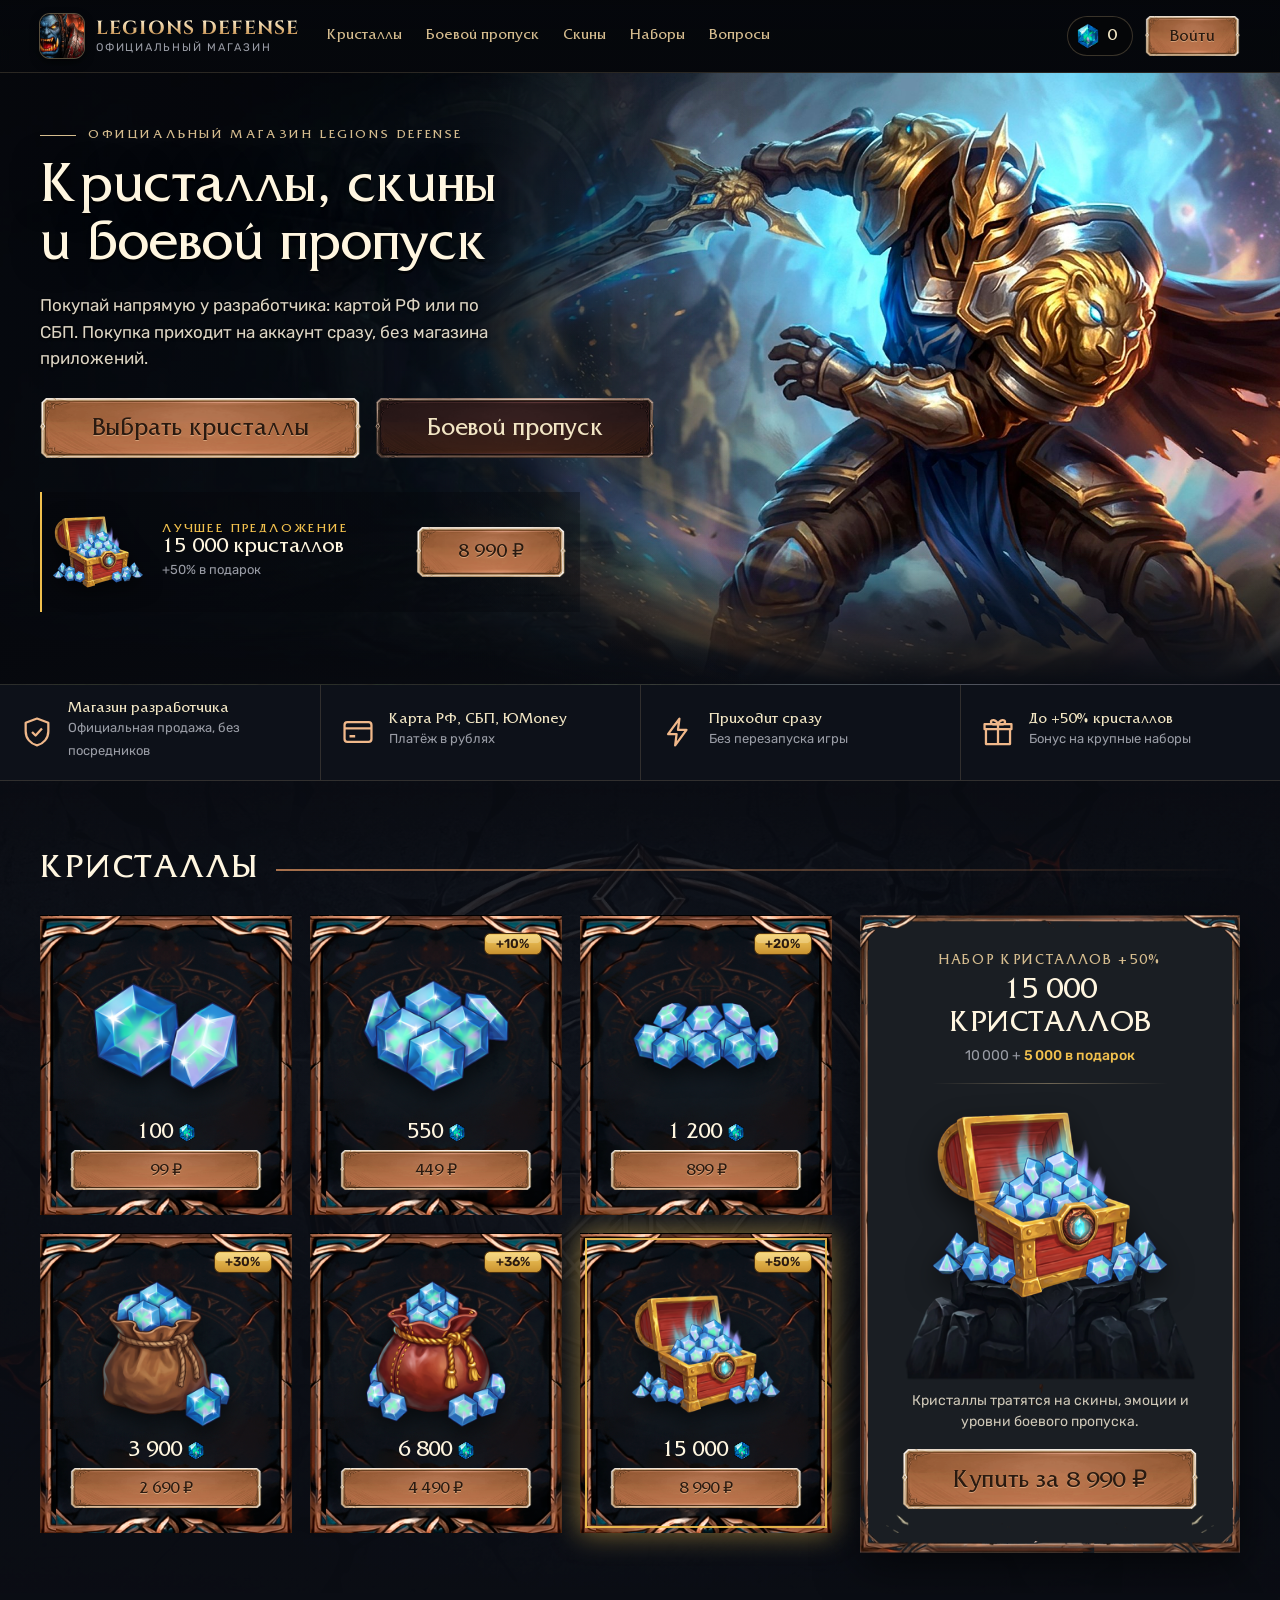
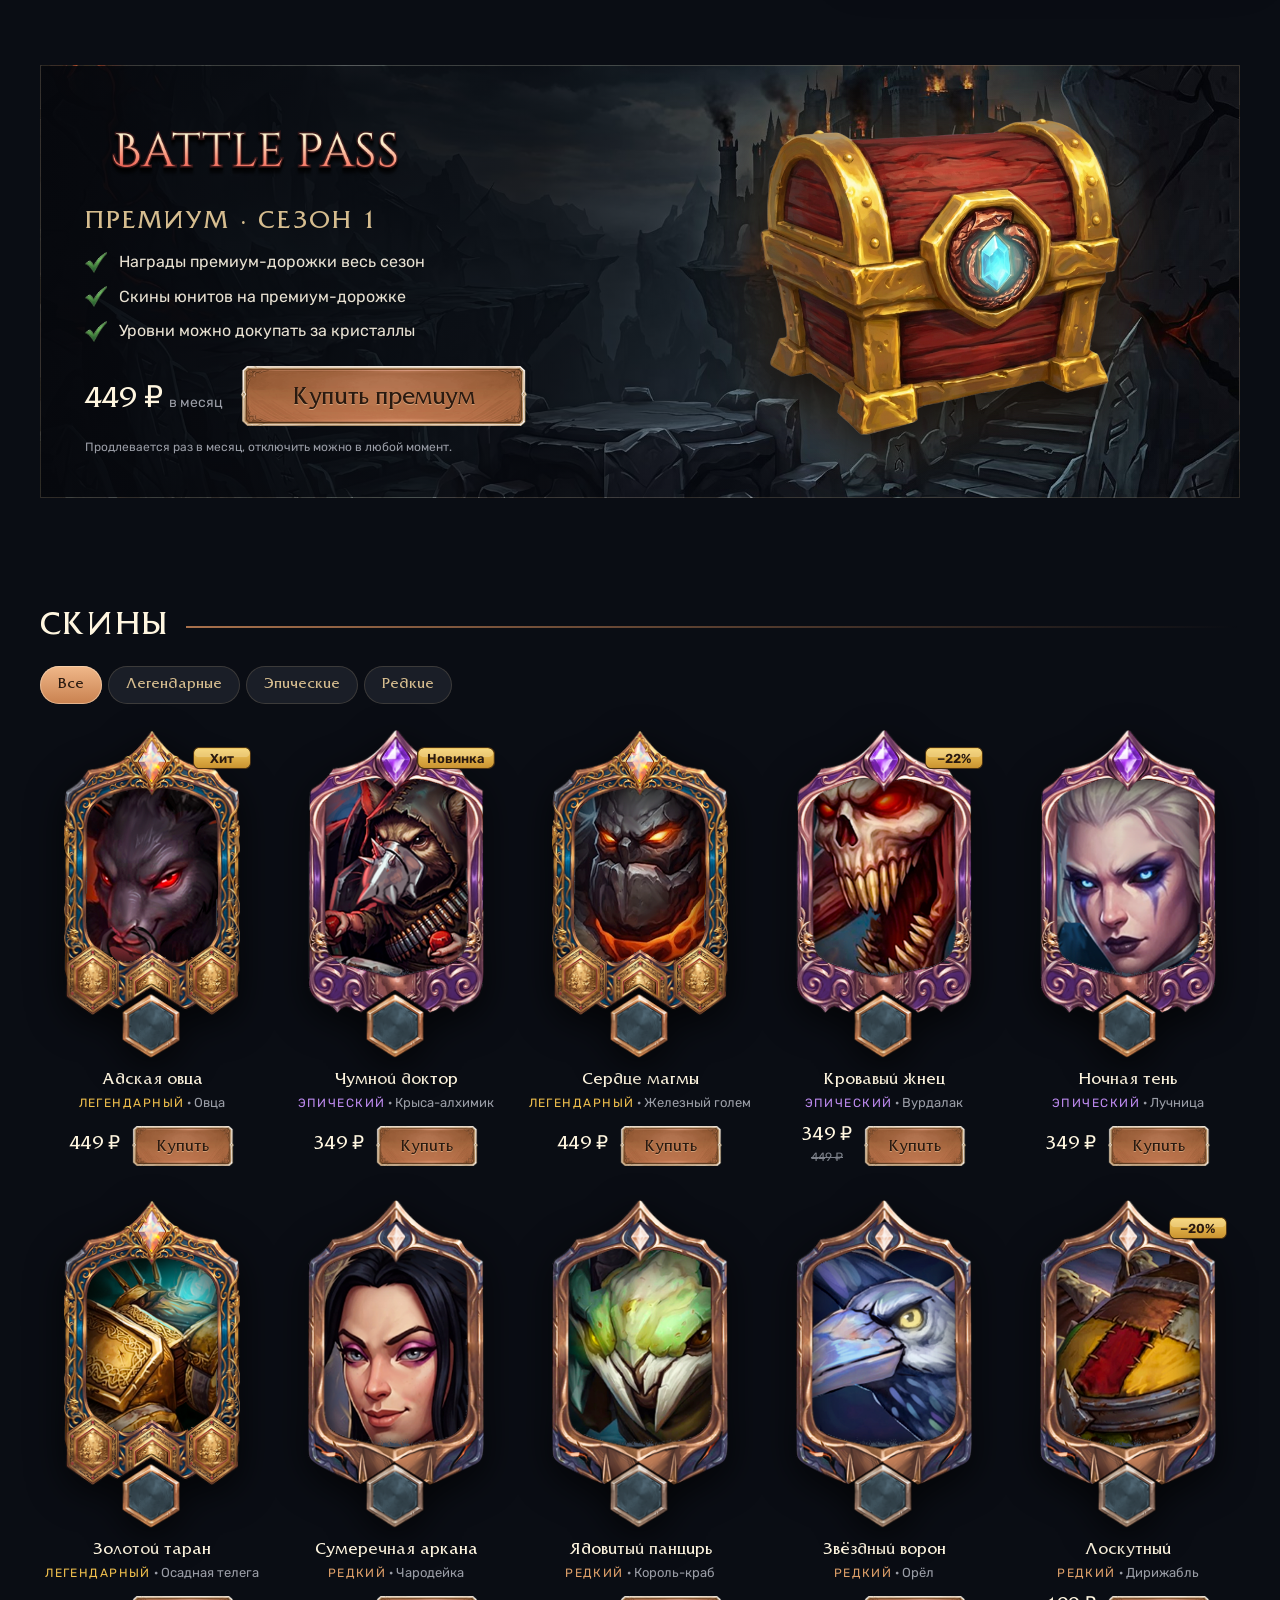
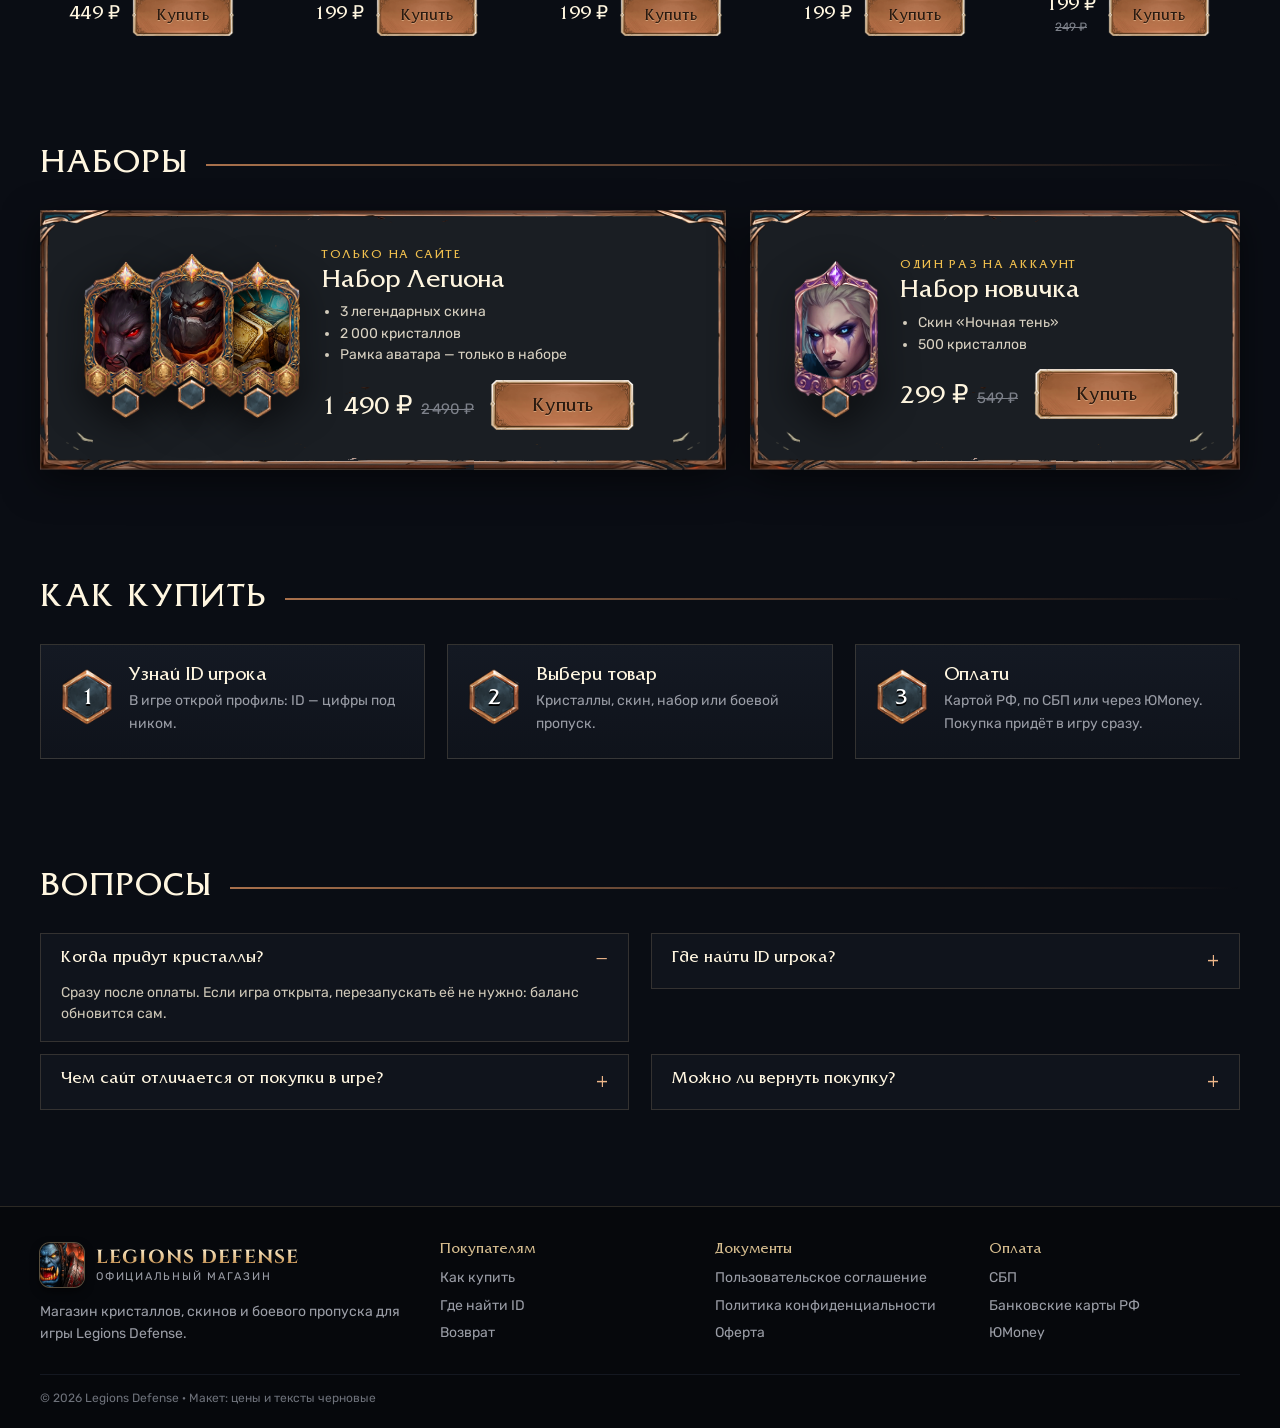
==== ld/index.html @ 2118edac "feat(web): official Legions Defense shop page (ld/) General crystal/skin shop on behalf of the game " ====
<!doctype html>
<html lang="ru">
<head>
<meta charset="utf-8">
<meta name="viewport" content="width=device-width, initial-scale=1">
<title>Магазин Legions Defense</title>
<link rel="preconnect" href="https://fonts.googleapis.com">
<link rel="preconnect" href="https://fonts.gstatic.com" crossorigin>
<link href="https://fonts.googleapis.com/css2?family=Cinzel:wght@600;700&family=Rubik:wght@400;500;700&display=swap" rel="stylesheet">
<link rel="stylesheet" href="shared/friz.css">
<style>
/* Официальный магазин игры: окно внутриигрового магазина, перенесённое в браузер —
   тёмный камень, медные рамки и кнопки, золотые бейджи бонуса, кристаллы — главный цвет. Вся графика — из игры. */
:root {
  --bg: #0a0d14; --panel: #12161f; --line: rgba(214,189,143,.18);
  --cream: #f2e6c4; --gold: #d6bd8f; --muted: #9a9da6; --ink: #2a1a10;
  --copper: #d08a5a; --copper-hi: #f0b88a; --badge: #f2c14e; --ice: #72d6ff; --ember: #ff6a2b;
  --display: Friz, 'Times New Roman', serif; --word: Cinzel, Friz, serif; --body: Rubik, system-ui, sans-serif;
  color-scheme: dark;
}
* { box-sizing: border-box; }
html { scroll-behavior: smooth; overflow-x: clip; }
body { margin: 0; overflow-x: clip; background: var(--bg); color: var(--cream); font: 15px/1.55 var(--body); }
img { max-width: 100%; }
a { color: inherit; text-decoration: none; }
button { font: inherit; color: inherit; }
:focus-visible { outline: 2px solid var(--ice); outline-offset: 3px; }
.wrap { width: min(1240px, 100%); margin: 0 auto; padding-left: max(20px, env(safe-area-inset-left, 0px)); padding-right: max(20px, env(safe-area-inset-right, 0px)); }

/* ---------- кнопки: медная плашка и тёмная плашка из игры ---------- */
/* у Friz буквы и цифры сидят выше середины строки (~0.12em) — отступ сверху .24em ставит их по центру плашки */
.btn { display: inline-flex; align-items: center; justify-content: center; gap: 8px; min-height: 50px; padding: .24em 30px 0; cursor: pointer; white-space: nowrap;
  font: 19px/1 var(--display); border: 12px solid transparent; background: none; transition: filter .15s, transform .1s; }
.btn.copper { color: var(--ink); border-image: url(img/ld_btn_copper.png) 24 fill / 12px stretch; text-shadow: 0 1px 0 rgba(255,220,180,.45); }
.btn.dark { color: var(--cream); border-image: url(img/ld_btn_dark.png) 30 fill / 12px stretch; }
.btn:hover { filter: brightness(1.1); } .btn:active { transform: translateY(1px); }
.btn.sm { min-height: 40px; padding: .24em 16px 0; font-size: 16px; border-width: 9px; border-image-width: 9px; }
.btn.lg { min-height: 60px; padding: .24em 40px 0; font-size: 24px; }
.badge { display: inline-grid; place-items: center; min-width: 58px; height: 22px; padding: 0 10px; background: url(img/ld_promo.png) center / 100% 100%;
  font: 600 13px/1 var(--body); color: var(--ink); }

/* ---------- верхняя панель ---------- */
.top { position: sticky; top: 0; z-index: 30; background: linear-gradient(rgba(5,7,11,.96), rgba(5,7,11,.88)); border-bottom: 1px solid var(--line); backdrop-filter: blur(6px); }
.top .wrap { display: flex; align-items: center; gap: 28px; min-height: 72px; }
.brand { display: flex; align-items: center; gap: 12px; }
.brand img { width: 44px; height: 44px; border-radius: 10px; box-shadow: 0 0 0 1px rgba(214,189,143,.4), 0 4px 10px rgba(0,0,0,.6); }
.brand b { display: block; font: 700 19px/1 var(--word); letter-spacing: .06em; background: linear-gradient(#fff3d6, #d6a86a 70%, #a26a3c); -webkit-background-clip: text; background-clip: text; color: transparent; }
.brand small { display: block; margin-top: 4px; font: 11px/1 var(--body); letter-spacing: .16em; text-transform: uppercase; color: var(--muted); }
.menu { display: flex; gap: 24px; font: 15px var(--display); color: var(--gold); }
.menu a:hover { color: var(--cream); }
.top .right { margin-left: auto; display: flex; align-items: center; gap: 12px; }
.wallet { display: flex; align-items: center; gap: 8px; height: 40px; padding: 0 16px 0 10px; border-radius: 20px; background: #050608; box-shadow: inset 0 0 0 1px rgba(214,189,143,.25); font: 17px var(--display); }
.wallet img { width: 22px; height: 26px; }

/* ---------- главный экран ---------- */
.hero { position: relative; overflow: hidden; background: #0b1018 url(img/ld_hall.jpg) 50% 30% / cover; border-bottom: 1px solid var(--line); }
.hero::before { content: ''; position: absolute; inset: 0; background: linear-gradient(90deg, rgba(6,8,13,.92) 0%, rgba(6,8,13,.6) 38%, rgba(6,8,13,0) 60%), linear-gradient(0deg, rgba(10,13,20,1) 0%, rgba(10,13,20,0) 24%); z-index: 1; pointer-events: none; }
.hero .king { position: absolute; right: 0; top: 0; width: 66%; height: 100%; object-fit: cover; object-position: 62% 30%;
  -webkit-mask-image: linear-gradient(90deg, transparent 0%, #000 34%); mask-image: linear-gradient(90deg, transparent 0%, #000 34%); }
.hero .wrap { position: relative; z-index: 2; display: flex; flex-direction: column; justify-content: center; min-height: 600px; padding-block: 56px 72px; }
.kick { display: flex; align-items: center; gap: 12px; font: 13px/1 var(--display); letter-spacing: .2em; text-transform: uppercase; color: var(--gold); }
.kick::before { content: ''; width: 36px; height: 1px; background: currentColor; }
.hero h1 { max-width: 560px; margin: 18px 0 16px; font: 56px/1.04 var(--display); font-weight: 400; color: #fff6e0; text-wrap: balance; text-shadow: 0 3px 0 rgba(0,0,0,.6), 0 0 30px rgba(0,0,0,.6); }
.hero p { max-width: 480px; margin: 0 0 26px; font-size: 17px; color: #ddd5c4; text-shadow: 0 1px 3px #000; }
.ctas { display: flex; flex-wrap: wrap; gap: 14px; }
.offer { display: flex; align-items: center; gap: 16px; max-width: 540px; margin-top: 34px; padding: 12px 14px 12px 8px; background: linear-gradient(90deg, rgba(6,8,13,.85), rgba(6,8,13,.35)); border-left: 2px solid var(--badge); }
.offer img { width: 96px; height: 96px; object-fit: contain; filter: drop-shadow(0 6px 10px rgba(0,0,0,.6)); }
.offer > div { flex: 1; min-width: 0; }
.offer .t { white-space: nowrap; font: 13px var(--display); letter-spacing: .14em; text-transform: uppercase; color: var(--badge); }
.offer .n { font: 21px/1.2 var(--display); color: #fff6e0; }
.offer .s { font-size: 13px; color: var(--muted); }
.offer .btn { margin-left: auto; }

/* ---------- полоса преимуществ ---------- */
.perks { display: grid; grid-template-columns: repeat(4, 1fr); gap: 0; margin-top: -1px; border-bottom: 1px solid var(--line); background: #0d1119; }
.perks > div { display: flex; align-items: center; gap: 14px; padding: 18px 20px; }
.perks > div + div { border-left: 1px solid var(--line); }
.perks svg { flex: 0 0 34px; width: 34px; height: 34px; color: var(--copper-hi); }
.perks b { display: block; font: 15px var(--display); font-weight: 400; color: var(--cream); }
.perks span { font-size: 13px; color: var(--muted); }

/* ---------- разделы ---------- */
section { position: relative; padding: 72px 0 40px; scroll-margin-top: 72px; }
.sh { display: flex; align-items: center; gap: 18px; margin-bottom: 28px; }
.sh h2 { margin: 0; font: 34px/1 var(--display); font-weight: 400; color: #fff6e0; text-transform: uppercase; letter-spacing: .03em; }
.sh::after { content: ''; flex: 1; height: 2px; background: linear-gradient(90deg, rgba(208,138,90,.8), rgba(208,138,90,0)); }
.sh small { font-size: 14px; color: var(--muted); }

/* ---------- кристаллы: как экран магазина в игре ---------- */
#crystals { background: linear-gradient(rgba(10,13,20,.86), rgba(10,13,20,.94)), url(img/ld_stone.jpg) 50% 50% / cover; }
.shop { display: grid; grid-template-columns: 1fr 380px; gap: 28px; align-items: start; }
.tiles { display: grid; grid-template-columns: repeat(3, 1fr); gap: 18px; }
.tile { position: relative; aspect-ratio: 420 / 500; display: flex; flex-direction: column; align-items: center; padding: 0; cursor: pointer; text-align: center;
  border: solid transparent; border-image: url(img/ld_tile.png) 70 fill / 14% 16.667% stretch; background: none; transition: transform .15s, filter .15s; }
.tile:hover { transform: translateY(-3px); filter: brightness(1.08); }
.tile.on { filter: drop-shadow(0 0 0 #000) drop-shadow(0 0 14px rgba(242,193,78,.55)); }
.tile.on::after { content: ''; position: absolute; inset: 2px; border: 2px solid rgba(242,193,78,.9); pointer-events: none; }
.tile .badge { position: absolute; top: 5%; right: 7%; }
.tile .ic { flex: 1; width: 100%; min-height: 0; display: flex; align-items: center; justify-content: center; padding: 16% 10% 2%; }
.tile .ic img { max-width: 86%; max-height: 100%; object-fit: contain; filter: drop-shadow(0 8px 10px rgba(0,0,0,.55)); }
.tile[data-wide] .ic img { max-width: 100%; }
.tile .amt { display: flex; align-items: center; gap: 6px; margin: 2px 0 6px; font: 22px/1 var(--display); color: #fff6e0; }
.tile .amt img { width: 16px; height: 19px; }
.tile .btn { width: 78%; margin-bottom: 9%; }

.detail { position: sticky; top: 92px; padding: 6px 8px 10px; text-align: center; border: 34px solid transparent; border-image: url(img/ld_window.png) 110 fill / 44px stretch; filter: drop-shadow(0 14px 22px rgba(0,0,0,.55)); }
.detail .k { font: 14px var(--display); letter-spacing: .12em; text-transform: uppercase; color: var(--gold); }
.detail h3 { margin: 8px 0 4px; font: 30px/1.1 var(--display); font-weight: 400; color: #fff6e0; text-transform: uppercase; }
.detail .s { color: var(--muted); font-size: 14px; }
.detail .s b { color: var(--badge); font-weight: 500; }
.detail hr { border: 0; height: 1px; margin: 16px 10% 0; background: linear-gradient(90deg, transparent, rgba(214,189,143,.45), transparent); }
.stage { position: relative; height: 290px; margin: 6px -10px 0; }
.stage .ped { position: absolute; left: 50%; bottom: 0; width: 92%; transform: translateX(-50%); }
.stage .pk { position: absolute; left: 50%; bottom: 62px; width: 200px; transform: translateX(-50%); filter: drop-shadow(0 12px 14px rgba(0,0,0,.6)); animation: float 4s ease-in-out infinite; }
.stage .pk.wide { width: 250px; bottom: 50px; }
@keyframes float { 50% { transform: translate(-50%, -8px); } }
.detail p { margin: 10px 4px 16px; font-size: 14px; color: #cfc8b8; }
.detail .btn { width: 100%; }

/* ---------- боевой пропуск ---------- */
.pass { position: relative; display: grid; grid-template-columns: 1fr 1fr; align-items: center; min-height: 420px; overflow: hidden;
  background: url(img/ld_castle.jpg) 50% 60% / cover; border: 1px solid var(--line); }
.pass::before { content: ''; position: absolute; inset: 0; background: linear-gradient(90deg, rgba(6,8,13,.94) 0%, rgba(6,8,13,.7) 42%, rgba(6,8,13,.05) 70%); }
.pass > * { position: relative; }
.pass .txt { padding: 40px 44px; }
.pass .logo { width: min(340px, 100%); filter: drop-shadow(0 3px 0 rgba(0,0,0,.6)); }
.pass .prem { margin: 4px 0 16px; font: 26px var(--display); letter-spacing: .08em; color: var(--gold); text-transform: uppercase; }
.pass ul { list-style: none; margin: 0 0 22px; padding: 0; display: grid; gap: 10px; }
.pass li { display: flex; align-items: center; gap: 12px; font-size: 16px; color: #e8e1d2; }
.pass li img { width: 22px; height: 21px; }
.pass .row { display: flex; align-items: center; gap: 18px; flex-wrap: wrap; }
.pass .price { font: 30px var(--display); color: #fff6e0; } .pass .price small { font: 14px var(--body); color: var(--muted); margin-left: 6px; }
.pass .fine { margin-top: 12px; font-size: 12px; color: var(--muted); }
.pass .chest { justify-self: center; align-self: end; width: min(360px, 82%); margin-bottom: 62px; filter: drop-shadow(0 18px 20px rgba(0,0,0,.7)) drop-shadow(0 0 30px rgba(255,170,80,.25)); }

/* ---------- скины ---------- */
.chips { display: inline-flex; gap: 6px; margin: -6px 0 26px; flex-wrap: wrap; }
.chips button { min-height: 38px; padding: 0 18px; border-radius: 19px; border: 0; cursor: pointer; background: #1a1e27; color: var(--gold); font: 15px var(--display); box-shadow: inset 0 0 0 1px rgba(214,189,143,.18); }
.chips button.on { color: var(--ink); background: linear-gradient(#f0b88a, #c9814f); box-shadow: inset 0 0 0 1px rgba(255,230,200,.5); }
.skins { display: grid; grid-template-columns: repeat(5, 1fr); gap: 34px 20px; }
.skin { position: relative; display: flex; flex-direction: column; align-items: center; text-align: center; }
.skin .gcard { width: min(100%, 176px); transition: transform .25s; }
.skin:hover .gcard { transform: translateY(-6px); }
.skin .badge { position: absolute; z-index: 3; top: 4%; right: 6%; }
.skin .nm { margin-top: 12px; font: 17px/1.2 var(--display); color: #fff6e0; }
.skin .un { margin-top: 3px; font-size: 13px; color: var(--muted); }
.skin .rar { font: 12px var(--body); letter-spacing: .12em; text-transform: uppercase; }
.skin .buy { display: flex; align-items: center; justify-content: center; gap: 12px; margin-top: 12px; }
.skin .p { font: 19px/1 var(--display); color: #fff6e0; } .skin .p s { display: block; margin-top: 4px; font: 12px var(--body); color: #7d818a; }

/* игровые рамки карточек (как в «У моря»): картинка обрезана по окну рамки, чтобы не торчала серая рамка иконки */
.gcard { position: relative; aspect-ratio: var(--ar, .536); }
.gcard .art { position: absolute; inset: 0; clip-path: var(--cp); }
/* картинка с запасом шире окна рамки, а clip-path обрезает её по форме окна (контур окна + 4px под рамку).
   Не маска-картинка: при открытии страницы из папки (file://) браузер маску не грузит и прячет всё */
.gcard .art > i { position: absolute; inset: var(--in, 13% 7% 23.5% 7%); overflow: hidden; background: radial-gradient(circle at 50% 40%, var(--rc), #0b0f16 75%); }
/* у иконок своя серая рамка ~7px из 320 — картинка чуть выше окна, чтобы эта рамка ушла под край */
.gcard .art img { position: absolute; left: 0; top: -3.5%; width: 100%; height: 107%; object-fit: cover; }
.gcard .art > i::after { content: ''; position: absolute; inset: 0; box-shadow: inset 0 0 26px rgba(0,0,0,.85); }
.gcard .fr { position: absolute; inset: 0; width: 100%; height: 100%; pointer-events: none; filter: drop-shadow(0 10px 18px rgba(0,0,0,.7)); }
.gcard[data-r="legendary"] { --in: 16% 10.5% 28% 10.5%; --rc: rgba(255,150,50,.6); }
.gcard[data-r="legendary"] { --cp: polygon(41.9% 17.2%, 30.7% 18.5%, 24.7% 19.7%, 20.3% 21.0%, 17.8% 22.2%, 15.6% 23.5%, 14.2% 24.7%, 13.2% 26.0%, 12.6% 27.2%, 12.1% 28.5%, 12.1% 29.8%, 11.8% 31.0%, 11.8% 32.3%, 11.8% 33.5%, 11.8% 34.8%, 11.8% 36.0%, 11.8% 37.3%, 11.8% 38.5%, 11.8% 39.8%, 11.8% 41.1%, 11.8% 42.3%, 11.8% 43.6%, 11.8% 44.8%, 12.1% 46.1%, 11.8% 47.3%, 11.8% 48.6%, 11.5% 49.9%, 11.5% 51.1%, 11.8% 52.4%, 11.8% 53.6%, 11.5% 54.9%, 11.5% 56.1%, 11.5% 57.4%, 11.8% 58.6%, 11.8% 59.9%, 12.1% 61.2%, 12.6% 62.4%, 13.7% 63.7%, 15.1% 64.9%, 17.3% 66.2%, 20.5% 67.4%, 23.8% 68.7%, 27.4% 69.9%, 33.4% 71.4%, 66.0% 71.4%, 73.2% 69.9%, 76.4% 68.7%, 80.0% 67.4%, 83.0% 66.2%, 85.2% 64.9%, 86.3% 63.7%, 87.4% 62.4%, 87.9% 61.2%, 88.2% 59.9%, 87.7% 58.6%, 87.7% 57.4%, 87.7% 56.1%, 87.7% 54.9%, 87.7% 53.6%, 87.7% 52.4%, 88.2% 51.1%, 88.5% 49.9%, 88.5% 48.6%, 88.5% 47.3%, 88.5% 46.1%, 88.2% 44.8%, 88.2% 43.6%, 88.2% 42.3%, 88.2% 41.1%, 88.2% 39.8%, 88.2% 38.5%, 88.2% 37.3%, 88.2% 36.0%, 88.2% 34.8%, 88.2% 33.5%, 88.2% 32.3%, 88.2% 31.0%, 87.9% 29.8%, 87.7% 28.5%, 87.4% 27.2%, 86.8% 26.0%, 85.8% 24.7%, 84.4% 23.5%, 81.9% 22.2%, 79.5% 21.0%, 75.1% 19.7%, 69.3% 18.5%, 57.3% 17.2%); }
.gcard[data-r="epic"] { --rc: rgba(180,107,255,.55); }
.gcard[data-r="epic"] { --cp: polygon(36.1% 14.2%, 27.9% 15.7%, 21.9% 17.0%, 15.0% 18.4%, 11.5% 19.9%, 9.8% 21.2%, 9.3% 22.7%, 9.0% 24.2%, 9.0% 25.5%, 9.0% 26.9%, 9.0% 28.4%, 9.0% 29.7%, 9.0% 31.2%, 9.3% 32.7%, 9.3% 34.0%, 9.3% 35.4%, 9.3% 36.9%, 8.7% 38.2%, 8.7% 39.7%, 8.7% 41.1%, 8.7% 42.5%, 8.7% 43.9%, 8.7% 45.4%, 8.7% 46.9%, 8.7% 48.2%, 8.7% 49.6%, 8.7% 51.1%, 8.7% 52.4%, 8.7% 53.9%, 8.7% 55.3%, 8.7% 56.7%, 8.7% 58.1%, 8.7% 59.6%, 8.7% 60.9%, 9.0% 62.4%, 9.3% 63.8%, 9.8% 65.2%, 9.8% 66.6%, 10.9% 68.1%, 12.8% 69.4%, 16.1% 70.9%, 22.7% 72.3%, 31.7% 73.6%, 46.2% 75.3%, 55.7% 75.3%, 68.6% 73.6%, 78.7% 72.3%, 88.5% 70.9%, 86.9% 69.4%, 88.8% 68.1%, 90.7% 66.6%, 91.0% 65.2%, 91.5% 63.8%, 91.8% 62.4%, 91.8% 60.9%, 91.8% 59.6%, 91.5% 58.1%, 91.5% 56.7%, 91.8% 55.3%, 91.8% 53.9%, 91.8% 52.4%, 91.8% 51.1%, 91.8% 49.6%, 91.8% 48.2%, 91.3% 46.9%, 91.0% 45.4%, 91.0% 43.9%, 91.0% 42.5%, 91.5% 41.1%, 91.5% 39.7%, 91.5% 38.2%, 91.5% 36.9%, 91.3% 35.4%, 91.3% 34.0%, 91.3% 32.7%, 91.3% 31.2%, 91.3% 29.7%, 91.3% 28.4%, 91.3% 26.9%, 91.3% 25.5%, 91.0% 24.2%, 90.7% 22.7%, 90.4% 21.2%, 89.1% 19.9%, 86.1% 18.4%, 80.3% 17.0%, 73.8% 15.7%, 41.3% 14.2%); }
.gcard[data-r="rare"] { --rc: rgba(224,161,106,.45); }
.gcard[data-r="rare"] { --cp: polygon(38.0% 14.2%, 28.1% 15.7%, 22.4% 17.0%, 15.3% 18.4%, 11.5% 19.9%, 9.3% 21.4%, 8.5% 22.7%, 8.5% 24.2%, 8.5% 25.6%, 8.5% 27.1%, 8.5% 28.4%, 8.5% 29.9%, 8.5% 31.3%, 8.5% 32.8%, 8.5% 34.1%, 8.5% 35.6%, 8.5% 37.0%, 8.5% 38.5%, 8.5% 39.8%, 8.5% 41.3%, 8.5% 42.8%, 8.5% 44.2%, 8.5% 45.5%, 8.2% 47.0%, 8.2% 48.5%, 8.2% 49.9%, 8.2% 51.2%, 8.2% 52.7%, 8.2% 54.2%, 8.2% 55.6%, 8.2% 57.0%, 8.2% 58.4%, 8.2% 59.9%, 8.2% 61.3%, 8.2% 62.7%, 8.5% 64.1%, 8.7% 65.6%, 9.3% 67.1%, 10.1% 68.4%, 12.0% 69.8%, 15.6% 71.3%, 21.3% 72.8%, 30.3% 74.1%, 53.0% 75.7%, 53.3% 75.7%, 69.4% 74.1%, 79.8% 72.8%, 84.4% 71.3%, 87.2% 69.8%, 89.3% 68.4%, 90.4% 67.1%, 91.3% 65.6%, 91.5% 64.1%, 91.8% 62.7%, 91.8% 61.3%, 92.1% 59.9%, 91.5% 58.4%, 91.5% 57.0%, 92.1% 55.6%, 91.8% 54.2%, 91.8% 52.7%, 91.8% 51.2%, 91.8% 49.9%, 91.8% 48.5%, 91.8% 47.0%, 91.5% 45.5%, 91.5% 44.2%, 91.0% 42.8%, 91.5% 41.3%, 91.5% 39.8%, 91.5% 38.5%, 91.5% 37.0%, 91.5% 35.6%, 91.5% 34.1%, 91.3% 32.8%, 91.3% 31.3%, 91.3% 29.9%, 91.3% 28.4%, 91.3% 27.1%, 91.3% 25.6%, 91.3% 24.2%, 91.0% 22.7%, 90.4% 21.4%, 88.8% 19.9%, 85.5% 18.4%, 79.2% 17.0%, 71.9% 15.7%, 38.8% 14.2%); }

/* ---------- наборы ---------- */
.bundles { display: grid; grid-template-columns: 1.4fr 1fr; gap: 24px; }
.bundle { display: flex; align-items: center; gap: 22px; padding: 6px 10px; border: 34px solid transparent; border-image: url(img/ld_window.png) 110 fill / 44px stretch; filter: drop-shadow(0 12px 18px rgba(0,0,0,.5)); }
.bundle .pics { flex: 0 0 auto; display: flex; }
.bundle .pics .gcard { width: 84px; }
.bundle .pics .gcard + .gcard { margin-left: -18px; }
.bundle .pics .gcard:nth-child(2) { z-index: 2; transform: translateY(-8px); }
.bundle .k { font: 12px var(--display); letter-spacing: .14em; text-transform: uppercase; color: var(--badge); }
.bundle h3 { margin: 6px 0 6px; font: 26px/1.1 var(--display); font-weight: 400; color: #fff6e0; }
.bundle ul { margin: 0 0 14px; padding-left: 18px; color: #d9d2c2; font-size: 14px; }
.bundle .row { display: flex; align-items: center; gap: 16px; flex-wrap: wrap; }
.bundle .price { font: 26px var(--display); color: #fff6e0; } .bundle .price s { font: 15px var(--body); color: #7d818a; margin-left: 8px; }

/* ---------- как купить ---------- */
.steps { display: grid; grid-template-columns: repeat(3, 1fr); gap: 22px; }
.step { display: flex; gap: 16px; align-items: flex-start; padding: 22px 20px; background: linear-gradient(#141923, #0f131b); border: 1px solid var(--line); }
/* цифра по центру шестиугольника: у Friz цифры сидят выше середины строки, поэтому сдвиг вниз */
.step .n { flex: 0 0 52px; height: 58px; display: grid; place-items: center; padding-top: 6px; background: url(img/ld_badge.png) center / contain no-repeat; font: 24px/1 var(--display); color: #fff; text-shadow: 0 2px 0 #000; }
.step b { display: block; margin-bottom: 4px; font: 19px var(--display); font-weight: 400; color: #fff6e0; }
.step span { font-size: 14px; color: var(--muted); }

/* ---------- вопросы ---------- */
.faq { display: grid; grid-template-columns: 1fr 1fr; gap: 12px 22px; align-items: start; }
.faq details { padding: 16px 20px; background: #10141c; border: 1px solid var(--line); }
.faq summary { cursor: pointer; list-style: none; display: flex; justify-content: space-between; gap: 16px; font: 17px var(--display); color: #fff6e0; }
.faq summary::-webkit-details-marker { display: none; }
.faq summary::after { content: '+'; color: var(--copper-hi); font-size: 22px; line-height: 1; }
.faq details[open] summary::after { content: '−'; }
.faq p { margin: 10px 0 0; color: #cfc8b8; font-size: 14px; }

/* ---------- подвал ---------- */
footer { margin-top: 56px; background: #06080c; border-top: 1px solid var(--line); }
footer .wrap { display: grid; grid-template-columns: 1.5fr 1fr 1fr 1fr; gap: 24px; padding-block: 36px 20px; }
footer h5 { margin: 0 0 10px; font: 15px var(--display); font-weight: 400; color: var(--gold); }
footer a, footer p { display: block; margin: 0 0 6px; font-size: 14px; color: var(--muted); }
footer a:hover { color: var(--cream); }
.legal { grid-column: 1 / -1; padding-top: 14px; border-top: 1px solid #141821; font-size: 12px; color: #6d717a; }

/* ---------- окно покупки ---------- */
.co-overlay { position: fixed; inset: 0; z-index: 100; display: grid; place-items: center; padding: 16px; background: rgba(3,5,9,.8); opacity: 0; transition: opacity .2s; }
.co-overlay.open { opacity: 1; }
.co-modal { position: relative; width: min(470px, 100%); max-height: calc(100vh - 32px); overflow: auto; padding: 4px 6px 8px; border: 30px solid transparent; border-image: url(img/ld_window.png) 110 fill / 40px stretch; }
.co-title { margin: 0 0 16px; text-align: center; font: 26px var(--display); text-transform: uppercase; letter-spacing: .06em; color: #fff6e0; }
.co-close { position: absolute; right: 0; top: -6px; z-index: 2; width: 34px; height: 34px; border-radius: 50%; border: 0; cursor: pointer; font-size: 22px; color: var(--gold); background: rgba(255,255,255,.06); }
.co-item { display: flex; align-items: center; gap: 12px; padding: 10px; background: rgba(255,255,255,.04); border: 1px solid var(--line); margin-bottom: 12px; }
.co-thumb { flex: 0 0 64px; height: 64px; display: grid; place-items: center; }
.co-art { width: 64px; height: 64px; object-fit: contain; }
.co-meta { flex: 1; } .co-name { font: 17px var(--display); color: #fff6e0; } .co-sub { color: var(--muted); font-size: 13px; }
.co-price { font: 20px var(--display); color: var(--badge); white-space: nowrap; }
.co-label { display: block; margin: 10px 0 6px; font: 14px var(--display); color: var(--gold); }
.co-input { display: block; width: 100%; margin-top: 6px; padding: 11px 12px; border: 1px solid rgba(214,189,143,.3); background: #06080c; color: #fff; font: 15px var(--body); }
.co-input:focus { outline: none; border-color: var(--copper-hi); }
.co-hint { color: #80848c; font-size: 12px; margin-top: 4px; }
.co-row { display: flex; gap: 8px; } .co-row .co-input { margin: 0; }
.co-apply { flex: 0 0 auto; padding: .24em 16px 0; cursor: pointer; border: 9px solid transparent; border-image: url(img/ld_btn_dark.png) 30 fill / 9px stretch; background: none; color: var(--cream); font: 15px var(--display); }
.co-promo-msg { min-height: 18px; font-size: 13px; margin-top: 4px; color: #8fcb7a; } .co-promo-msg[data-ok="0"] { color: #ff8a7a; }
.co-pay { display: flex; gap: 8px; flex-wrap: wrap; }
.co-method input { position: absolute; opacity: 0; }
.co-method span { display: inline-block; padding: 9px 12px; cursor: pointer; background: #10141c; border: 1px solid #2c313c; font-size: 14px; }
.co-method input:checked + span { border-color: var(--copper-hi); color: var(--copper-hi); box-shadow: 0 0 0 1px var(--copper-hi); }
.co-method input:focus-visible + span { outline: 2px solid #fff; }
.co-buy { width: 100%; margin-top: 18px; min-height: 58px; padding: .24em 0 0; cursor: pointer; font: 21px var(--display); color: var(--ink); background: none; border: 12px solid transparent; border-image: url(img/ld_btn_copper.png) 24 fill / 12px stretch; }
.co-fine { margin-top: 10px; color: #7a7e86; font-size: 12px; text-align: center; }
.toast { position: fixed; left: 50%; bottom: 24px; z-index: 200; transform: translate(-50%, 30px); opacity: 0; transition: .25s; pointer-events: none;
  padding: 12px 24px; background: #0b0e14; border: 1px solid rgba(214,189,143,.45); font: 15px var(--display); color: var(--cream); }
.toast.show { opacity: 1; transform: translate(-50%, 0); }

/* ---------- адаптив ---------- */
@media (max-width: 1100px) {
  .menu { display: none; }
  .shop { grid-template-columns: 1fr 320px; }
  .stage .pk { width: 180px; } .stage .pk.wide { width: 220px; }
  .skins { grid-template-columns: repeat(4, 1fr); }
  .perks { grid-template-columns: repeat(2, 1fr); } .perks > div:nth-child(3) { border-left: 0; } .perks > div:nth-child(n+3) { border-top: 1px solid var(--line); }
}
@media (max-width: 900px) {
  .hero .king { width: 100%; opacity: .55; -webkit-mask-image: linear-gradient(0deg, transparent 0%, #000 45%); mask-image: linear-gradient(0deg, transparent 0%, #000 45%); }
  .hero::before { background: linear-gradient(0deg, rgba(10,13,20,1) 8%, rgba(6,8,13,.55) 60%, rgba(6,8,13,.3) 100%); }
  .hero .wrap { min-height: 0; padding-block: 220px 40px; }
  .hero h1 { font-size: 42px; }
  .shop { grid-template-columns: 1fr; }
  .detail { position: relative; top: 0; display: grid; grid-template-columns: 1fr 1fr; align-items: center; text-align: left; gap: 0 18px; }
  .detail .stage { grid-row: 1 / span 5; grid-column: 2; }
  .detail hr { display: none; }
  .pass { grid-template-columns: 1fr; }
  .pass::before { background: linear-gradient(0deg, rgba(6,8,13,.95) 30%, rgba(6,8,13,.5) 100%); }
  .pass .chest { order: -1; width: 200px; margin: 30px 0 -20px; }
  .skins { grid-template-columns: repeat(3, 1fr); }
  .bundles, .steps, .faq { grid-template-columns: 1fr; }
  footer .wrap { grid-template-columns: 1fr 1fr; }
}
@media (max-width: 600px) {
  .wrap { padding-left: max(16px, env(safe-area-inset-left, 0px)); padding-right: max(16px, env(safe-area-inset-right, 0px)); }
  .brand small, .wallet { display: none; }
  .top .wrap { gap: 12px; min-height: 62px; }
  .brand b { font-size: 16px; }
  .hero h1 { font-size: 34px; }
  .hero .wrap { padding-top: 170px; }
  .offer { flex-wrap: wrap; gap: 10px 14px; } .offer img { width: 72px; height: 72px; } .offer > div { flex: 1 1 150px; } .offer .btn { flex: 1 1 100%; margin-left: 0; }
  .perks { grid-template-columns: 1fr; } .perks > div { border-left: 0 !important; } .perks > div + div { border-top: 1px solid var(--line); }
  section { padding-top: 54px; }
  .sh h2 { font-size: 26px; }
  .tiles { grid-template-columns: repeat(2, 1fr); gap: 12px; }
  .tile .amt { font-size: 19px; }
  .tile .btn { width: 84%; font-size: 15px; min-height: 36px; }
  .detail { display: block; text-align: center; }
  .detail .stage { height: 236px; } .stage .pk { width: 170px; bottom: 50px; } .stage .pk.wide { width: 210px; bottom: 44px; }
  .pass .txt { padding: 26px 20px; }
  .skins { grid-template-columns: repeat(2, 1fr); gap: 26px 12px; }
  .skin .buy { flex-direction: column; gap: 8px; }
  .bundle { flex-direction: column; text-align: center; border-width: 26px; border-image-width: 34px; }
  .bundle .row { justify-content: center; } .bundle ul { list-style: none; padding: 0; }
  footer .wrap { grid-template-columns: 1fr; }
}
@media (prefers-reduced-motion: reduce) { .stage .pk { animation: none; } html { scroll-behavior: auto; } }
</style>
</head>
<body>

<header class="top">
  <div class="wrap">
    <a class="brand" href="#top"><img src="img/ld_icon.png" alt=""><span><b>LEGIONS DEFENSE</b><small>Официальный магазин</small></span></a>
    <nav class="menu" aria-label="Разделы"><a href="#crystals">Кристаллы</a><a href="#pass">Боевой пропуск</a><a href="#skins">Скины</a><a href="#bundles">Наборы</a><a href="#faq">Вопросы</a></nav>
    <div class="right">
      <div class="wallet" title="Баланс аккаунта"><img src="img/ld_crystal.png" alt="">0</div>
      <button class="btn copper sm" data-login>Войти</button>
    </div>
  </div>
</header>

<main id="top">
  <div class="hero">
    <img class="king" src="img/ld_king.jpg" alt="">
    <div class="wrap">
      <div class="kick">Официальный магазин Legions Defense</div>
      <h1>Кристаллы, скины и боевой пропуск</h1>
      <p>Покупай напрямую у разработчика: картой РФ или по СБП. Покупка приходит на аккаунт сразу, без магазина приложений.</p>
      <div class="ctas"><a class="btn copper lg" href="#crystals">Выбрать кристаллы</a><a class="btn dark lg" href="#pass">Боевой пропуск</a></div>
      <div class="offer" id="offer"></div>
    </div>
  </div>

  <div class="perks">
    <div><svg viewBox="0 0 24 24" fill="none" stroke="currentColor" stroke-width="1.6" stroke-linejoin="round"><path d="M12 2.5 4 5.5v6c0 5 3.4 8.8 8 10 4.6-1.2 8-5 8-10v-6z"/><path d="m8.5 12 2.5 2.5 4.5-5"/></svg><div><b>Магазин разработчика</b><span>Официальная продажа, без посредников</span></div></div>
    <div><svg viewBox="0 0 24 24" fill="none" stroke="currentColor" stroke-width="1.6" stroke-linejoin="round"><rect x="2.5" y="5" width="19" height="14" rx="2"/><path d="M2.5 9.5h19M6 15h4"/></svg><div><b>Карта РФ, СБП, ЮMoney</b><span>Платёж в рублях</span></div></div>
    <div><svg viewBox="0 0 24 24" fill="none" stroke="currentColor" stroke-width="1.6" stroke-linejoin="round"><path d="M13 2.5 5 13.5h6l-1 8 8-11h-6z"/></svg><div><b>Приходит сразу</b><span>Без перезапуска игры</span></div></div>
    <div><svg viewBox="0 0 24 24" fill="none" stroke="currentColor" stroke-width="1.6" stroke-linejoin="round"><path d="M3.5 10h17v10.5h-17zM2.5 6.5h19V10h-19zM12 6.5v14"/><path d="M12 6.5C10.5 3 7 3 7 5s2.5 1.5 5 1.5c2.5 0 5 .5 5-1.5s-3.5-2-5 1.5"/></svg><div><b>До +50% кристаллов</b><span>Бонус на крупные наборы</span></div></div>
  </div>

  <section id="crystals">
    <div class="wrap">
      <div class="sh"><h2>Кристаллы</h2></div>
      <div class="shop">
        <div class="tiles" id="tiles"></div>
        <aside class="detail" id="detail" aria-live="polite"></aside>
      </div>
    </div>
  </section>

  <section id="pass">
    <div class="wrap">
      <div class="pass">
        <div class="txt">
          <img class="logo" src="img/ld_bp_logo.png" alt="Battle Pass">
          <div class="prem">Премиум · Сезон 1</div>
          <ul>
            <li><img src="img/ld_check.png" alt="">Награды премиум-дорожки весь сезон</li>
            <li><img src="img/ld_check.png" alt="">Скины юнитов на премиум-дорожке</li>
            <li><img src="img/ld_check.png" alt="">Уровни можно докупать за кристаллы</li>
          </ul>
          <div class="row"><span class="price">449 ₽<small>в месяц</small></span><button class="btn copper lg" data-buy="bundle:bp">Купить премиум</button></div>
          <div class="fine">Продлевается раз в месяц, отключить можно в любой момент.</div>
        </div>
        <img class="chest" src="img/ld_chest_premium.png" alt="Премиум-сундук боевого пропуска">
      </div>
    </div>
  </section>

  <section id="skins">
    <div class="wrap">
      <div class="sh"><h2>Скины</h2></div>
      <div class="chips" role="group" aria-label="Редкость"><button class="on" data-f="all">Все</button><button data-f="legendary">Легендарные</button><button data-f="epic">Эпические</button><button data-f="rare">Редкие</button></div>
      <div class="skins" id="skinGrid"></div>
    </div>
  </section>

  <section id="bundles">
    <div class="wrap">
      <div class="sh"><h2>Наборы</h2></div>
      <div class="bundles" id="bundleBox"></div>
    </div>
  </section>

  <section id="how">
    <div class="wrap">
      <div class="sh"><h2>Как купить</h2></div>
      <div class="steps">
        <div class="step"><div class="n">1</div><div><b>Узнай ID игрока</b><span>В игре открой профиль: ID — цифры под ником.</span></div></div>
        <div class="step"><div class="n">2</div><div><b>Выбери товар</b><span>Кристаллы, скин, набор или боевой пропуск.</span></div></div>
        <div class="step"><div class="n">3</div><div><b>Оплати</b><span>Картой РФ, по СБП или через ЮMoney. Покупка придёт в игру сразу.</span></div></div>
      </div>
    </div>
  </section>

  <section id="faq">
    <div class="wrap">
      <div class="sh"><h2>Вопросы</h2></div>
      <div class="faq">
        <details open><summary>Когда придут кристаллы?</summary><p>Сразу после оплаты. Если игра открыта, перезапускать её не нужно: баланс обновится сам.</p></details>
        <details><summary>Где найти ID игрока?</summary><p>Открой профиль в игре. ID — это цифры под твоим ником.</p></details>
        <details><summary>Чем сайт отличается от покупки в игре?</summary><p>Кристаллы те же и приходят на тот же аккаунт. На сайте можно платить картой РФ и по СБП, а промокод ЛЕГИОН даёт ещё +10% кристаллов.</p></details>
        <details><summary>Можно ли вернуть покупку?</summary><p>Напиши в поддержку. Если кристаллы ещё не потрачены, оформим возврат.</p></details>
      </div>
    </div>
  </section>
</main>

<footer>
  <div class="wrap">
    <div><a class="brand" href="#top"><img src="img/ld_icon.png" alt=""><span><b>LEGIONS DEFENSE</b><small>Официальный магазин</small></span></a><p style="margin-top:14px">Магазин кристаллов, скинов и боевого пропуска для игры Legions Defense.</p></div>
    <div><h5>Покупателям</h5><a href="#how">Как купить</a><a href="#faq">Где найти ID</a><a href="#faq">Возврат</a></div>
    <div><h5>Документы</h5><a href="#top">Пользовательское соглашение</a><a href="#top">Политика конфиденциальности</a><a href="#top">Оферта</a></div>
    <div><h5>Оплата</h5><p>СБП</p><p>Банковские карты РФ</p><p>ЮMoney</p></div>
    <div class="legal">© 2026 Legions Defense · Макет: цены и тексты черновые</div>
  </div>
</footer>

<script src="shared/data.js"></script>
<script>
// Официальный магазин: настоящие наборы кристаллов из игры (ShopConfig: 100 / 550 / 1200 / 3900 / 6800 / 15000), цены в рублях — черновые
SHOP.promo = { code: 'ЛЕГИОН', bonus: 10 };
SHOP.crystals = [
  { id: 'p1', name: 'Пара кристаллов',    amount: 100,   bonus: 0,    pct: 0,  price: 99,   img: 'crystal_pack_100' },
  { id: 'p2', name: 'Горсть кристаллов',  amount: 500,   bonus: 50,   pct: 10, price: 449,  img: 'crystal_pack_550' },
  { id: 'p3', name: 'Россыпь кристаллов', amount: 1000,  bonus: 200,  pct: 20, price: 899,  img: 'crystal_pack_1200' },
  { id: 'p4', name: 'Мешок кристаллов',   amount: 3000,  bonus: 900,  pct: 30, price: 2690, img: 'crystal_pack_3900', tag: 'Хит' },
  { id: 'p5', name: 'Кошель кристаллов',  amount: 5000,  bonus: 1800, pct: 36, price: 4490, img: 'crystal_pack_6800' },
  { id: 'p6', name: 'Сундук кристаллов',  amount: 10000, bonus: 5000, pct: 50, price: 8990, img: 'crystal_pack_15000', tag: 'Выгодно', wide: true },
];
SHOP.bundles = [
  { id: 'bp', name: 'Боевой пропуск · Премиум', price: 449, items: ['chest_legendary'], lines: ['Сезон 1', 'награды премиум-дорожки'] },
  { id: 'b1', name: 'Набор Легиона', price: 1490, old: 2490, items: ['skin_sheep', 'skin_iron_golem', 'skin_siege_cart'], lines: ['3 легендарных скина', '2 000 кристаллов', 'Рамка аватара — только в наборе'] },
  { id: 'b2', name: 'Набор новичка', price: 299, old: 549, once: true, items: ['skin_archer'], lines: ['Скин «Ночная тень»', '500 кристаллов'] },
];
// цвета редкости — как в игре (ShopPreviewArt.RarityColor)
SHOP.rarity = { rare: { label: 'Редкий', color: '#e0a16a' }, epic: { label: 'Эпический', color: '#c08cf2' }, legendary: { label: 'Легендарный', color: '#f2c14e' } };
</script>
<script src="shared/common.js"></script>
<script>
const S = SHOP, { rub, num, toast } = UI;
const total = p => p.amount + p.bonus;
const icon = p => `<img src="img/${p.img}.png" alt="">`;

// ---------- лучшее предложение на главном экране ----------
const best = S.crystals[5];
document.getElementById('offer').innerHTML = `${icon(best)}<div><div class="t">Лучшее предложение</div><div class="n">${num(total(best))} кристаллов</div><div class="s">+${best.pct}% в подарок</div></div>
  <button class="btn copper" data-buy="crystals:${best.id}">${rub(best.price)}</button>`;

// ---------- плитки и карточка выбранного набора ----------
const tiles = document.getElementById('tiles'), detail = document.getElementById('detail');
tiles.innerHTML = S.crystals.map(p => `
  <div class="tile" role="button" tabindex="0" data-pack="${p.id}" ${p.wide ? 'data-wide' : ''} aria-label="${p.name}: ${num(total(p))} кристаллов">
    ${p.pct ? `<span class="badge">+${p.pct}%</span>` : ''}
    <div class="ic">${icon(p)}</div>
    <div class="amt">${num(total(p))}<img src="img/ld_crystal.png" alt=""></div>
    <button class="btn copper sm" data-buy="crystals:${p.id}">${rub(p.price)}</button>
  </div>`).join('');

function select(id) {
  const p = S.crystals.find(x => x.id === id);
  tiles.querySelectorAll('.tile').forEach(t => t.classList.toggle('on', t.dataset.pack === id));
  detail.innerHTML = `
    <div class="k">Набор кристаллов${p.pct ? ` +${p.pct}%` : ''}</div>
    <h3>${num(total(p))} кристаллов</h3>
    <div class="s">${p.bonus ? `${num(p.amount)} + <b>${num(p.bonus)} в подарок</b>` : 'Разовая покупка'}</div>
    <hr>
    <div class="stage"><img class="ped" src="img/ld_pedestal.png" alt=""><img class="pk${p.wide ? ' wide' : ''}" src="img/${p.img}.png" alt=""></div>
    <p>Кристаллы тратятся на скины, эмоции и уровни боевого пропуска.</p>
    <button class="btn copper lg" data-buy="crystals:${p.id}">Купить за ${rub(p.price)}</button>`;
}
tiles.addEventListener('click', e => { if (e.target.closest('[data-buy]')) return; const t = e.target.closest('.tile'); if (t) select(t.dataset.pack); });
tiles.addEventListener('keydown', e => { if ((e.key === 'Enter' || e.key === ' ') && e.target.matches('.tile')) { e.preventDefault(); select(e.target.dataset.pack); } });
select('p6');

// ---------- скины в игровых рамках ----------
const FR = { legendary: 'frame_full_legendary', epic: 'frame_full_epic', rare: 'frame_full_rare' };
const card = (img, r) => `<div class="gcard" data-r="${r}"><div class="art"><i><img src="img/${img}.png" alt="" loading="lazy"></i></div><img class="fr" src="img/${FR[r]}.png" alt=""></div>`;
const TAG = { imba: 'Хит', new: 'Новинка' };
function renderSkins(f = 'all') {
  document.getElementById('skinGrid').innerHTML = S.skins.filter(s => f === 'all' || s.rarity === f).map(s => {
    const r = S.rarity[s.rarity];
    const b = s.old ? `<span class="badge">−${Math.round((1 - s.price / s.old) * 100)}%</span>` : s.tag ? `<span class="badge">${TAG[s.tag]}</span>` : '';
    return `<article class="skin">${b}${card(s.img, s.rarity)}
      <div class="nm">${s.name}</div>
      <div class="un"><span class="rar" style="color:${r.color}">${r.label}</span> · ${s.unit}</div>
      <div class="buy"><span class="p">${rub(s.price)}${s.old ? `<s>${rub(s.old)}</s>` : ''}</span><button class="btn copper sm" data-buy="skin:${s.id}">Купить</button></div>
    </article>`;
  }).join('');
}
renderSkins();
document.querySelectorAll('.chips button').forEach(b => b.onclick = () => {
  document.querySelectorAll('.chips button').forEach(x => x.classList.toggle('on', x === b)); renderSkins(b.dataset.f);
});

// ---------- наборы ----------
document.getElementById('bundleBox').innerHTML = S.bundles.filter(b => b.id !== 'bp').map(b => `
  <div class="bundle">
    <div class="pics">${b.items.map(i => card(i, S.skins.find(s => s.img === i).rarity)).join('')}</div>
    <div>
      <div class="k">${b.once ? 'Один раз на аккаунт' : 'Только на сайте'}</div>
      <h3>${b.name}</h3>
      <ul>${b.lines.map(l => `<li>${l}</li>`).join('')}</ul>
      <div class="row"><span class="price">${rub(b.price)}<s>${rub(b.old)}</s></span><button class="btn copper" data-buy="bundle:${b.id}">Купить</button></div>
    </div>
  </div>`).join('');

document.querySelectorAll('[data-login]').forEach(x => x.onclick = () => toast('Здесь будет вход по ID игрока'));
</script>
</body>
</html>
---- ld/shared/friz.css ----
/* Friz Quadrata Cyrillic (из проекта, пересохранён для браузеров), встроен в CSS — макеты открываются двойным щелчком без сервера */
@font-face { font-family: 'Friz'; font-display: swap; src: url('[data-uri]') format('truetype'); }
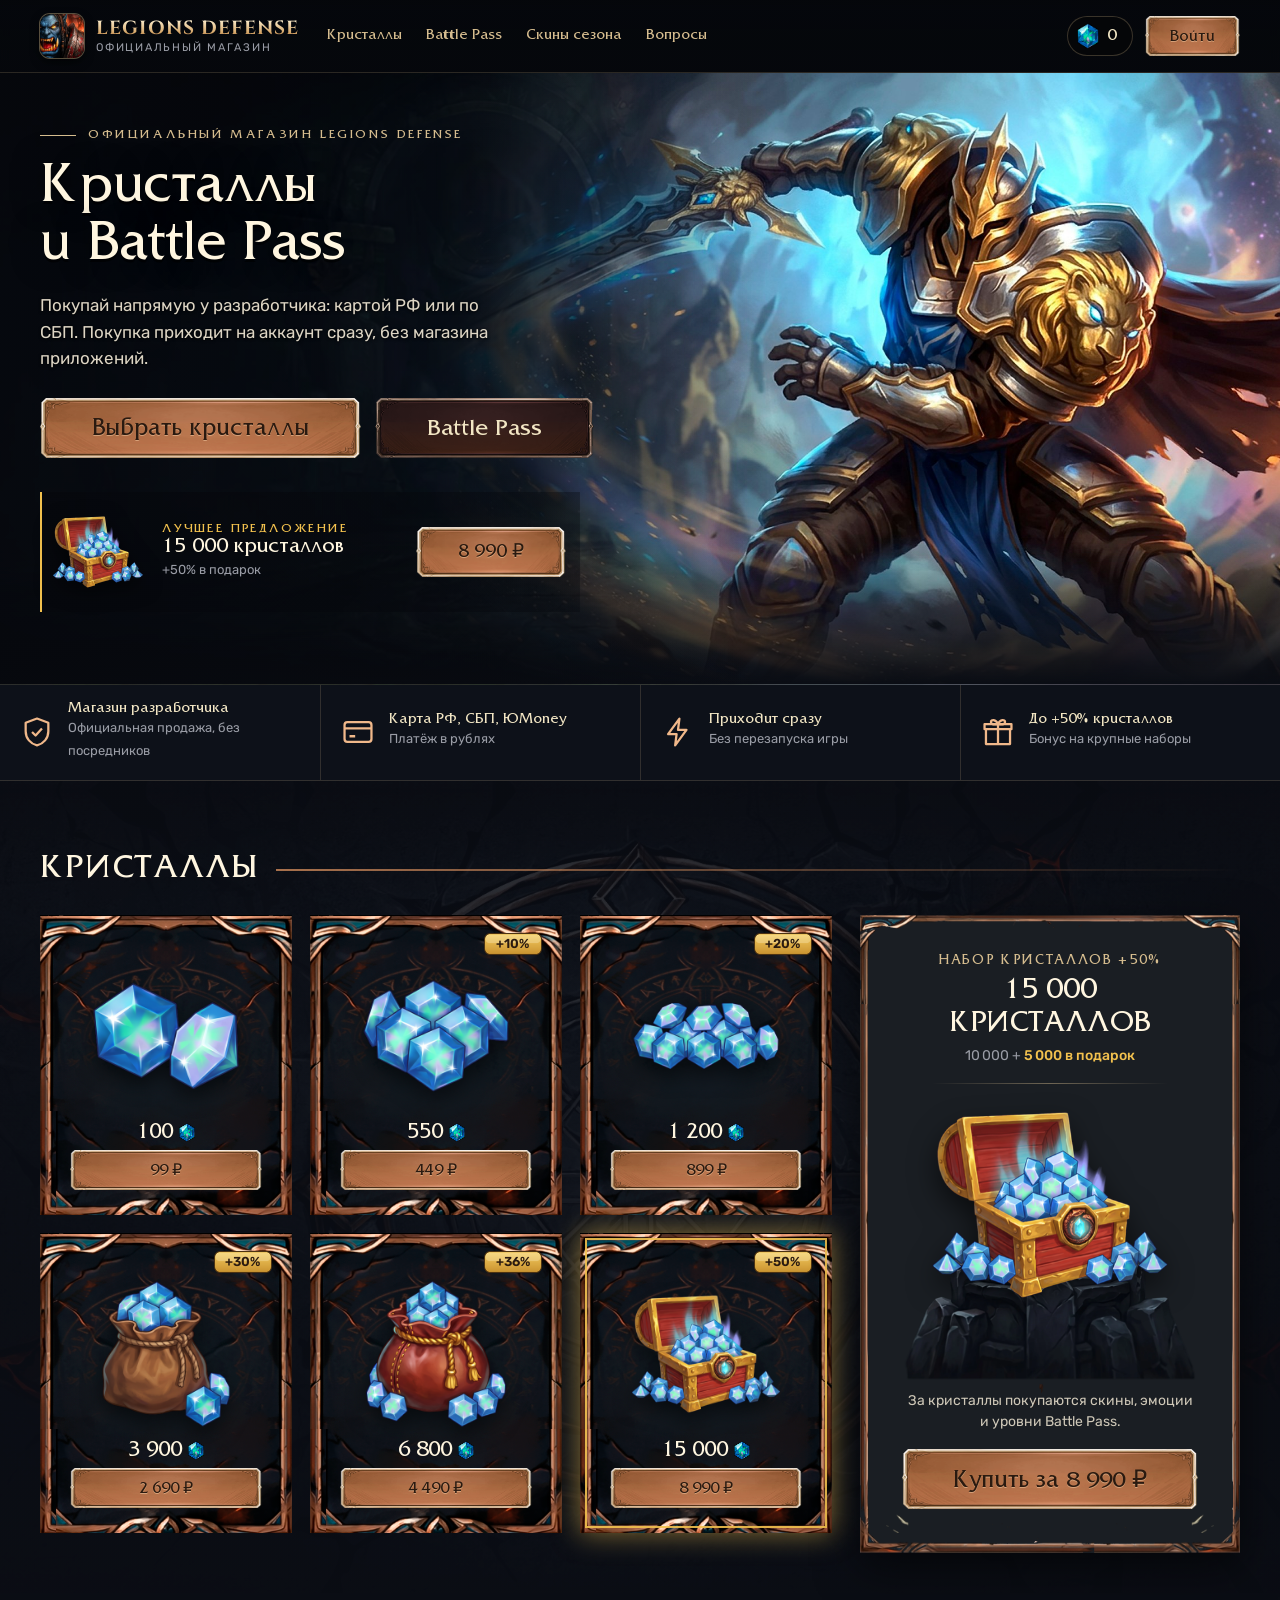
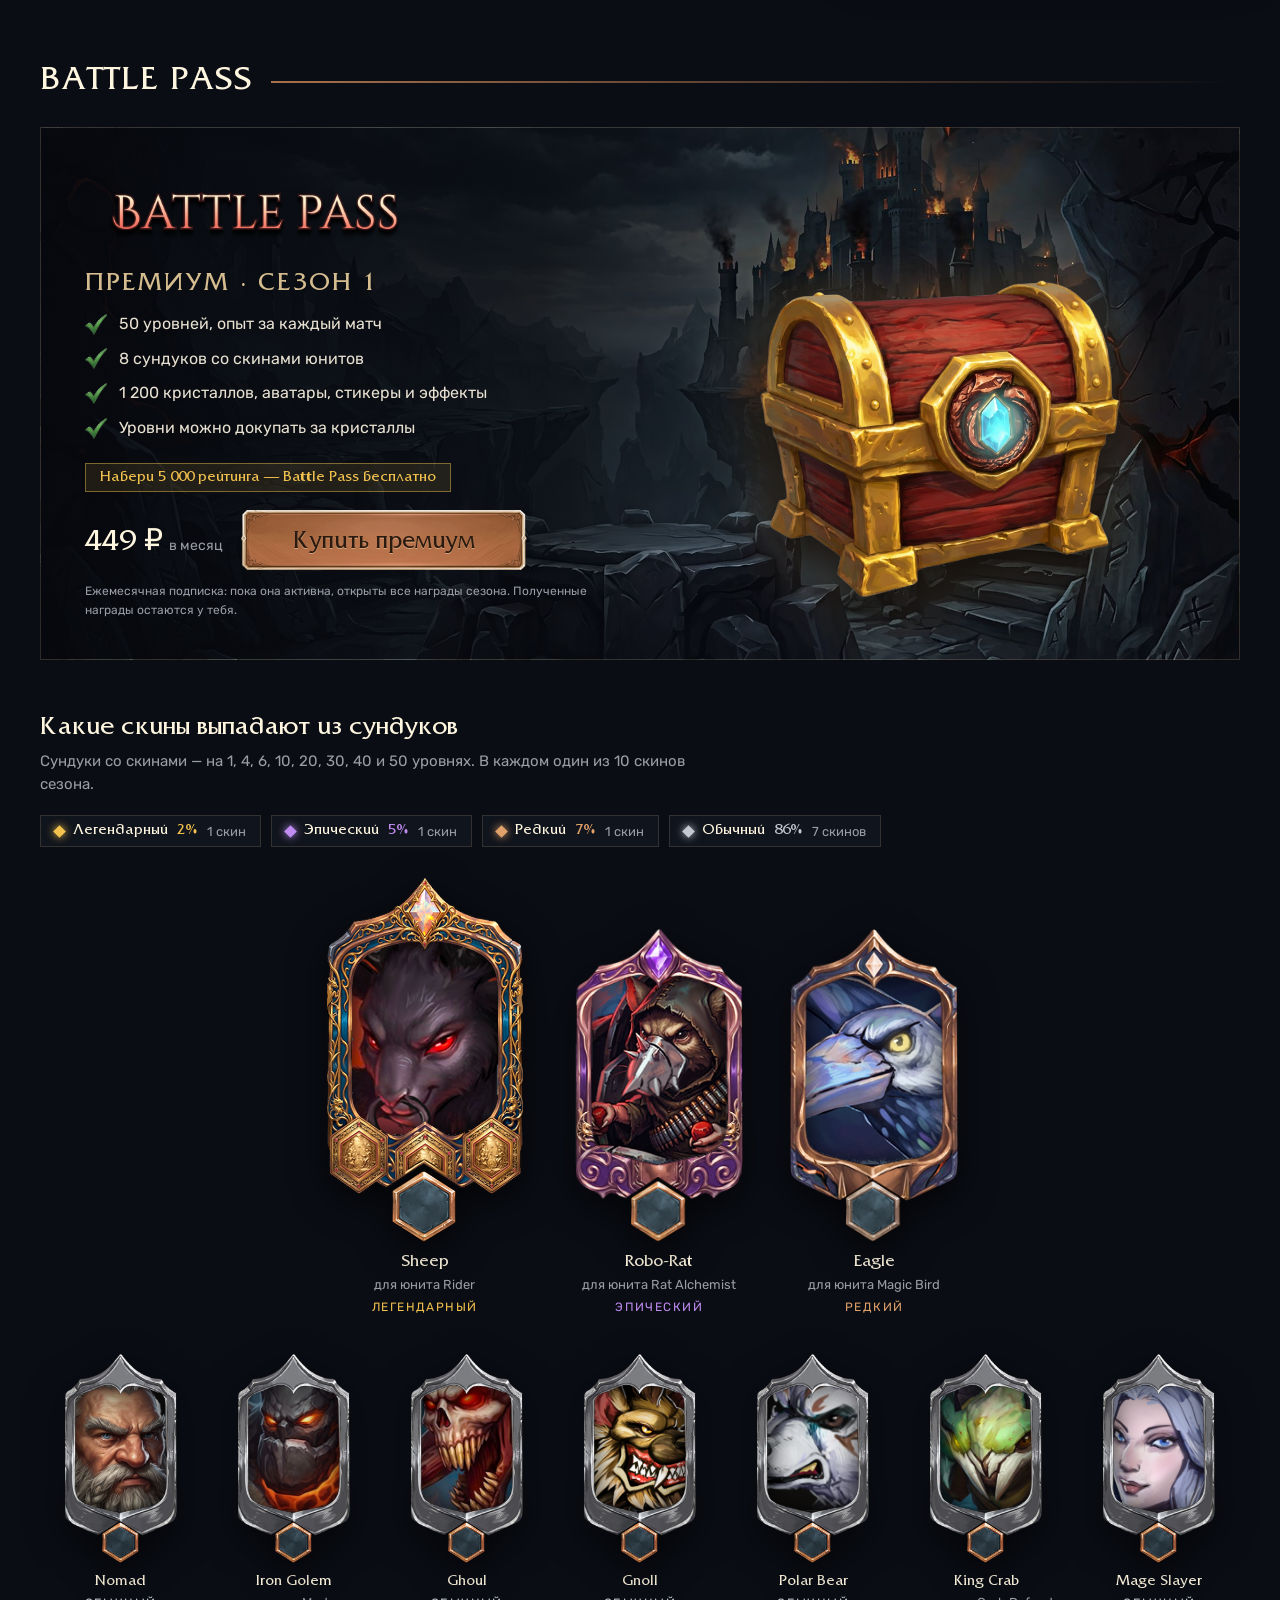
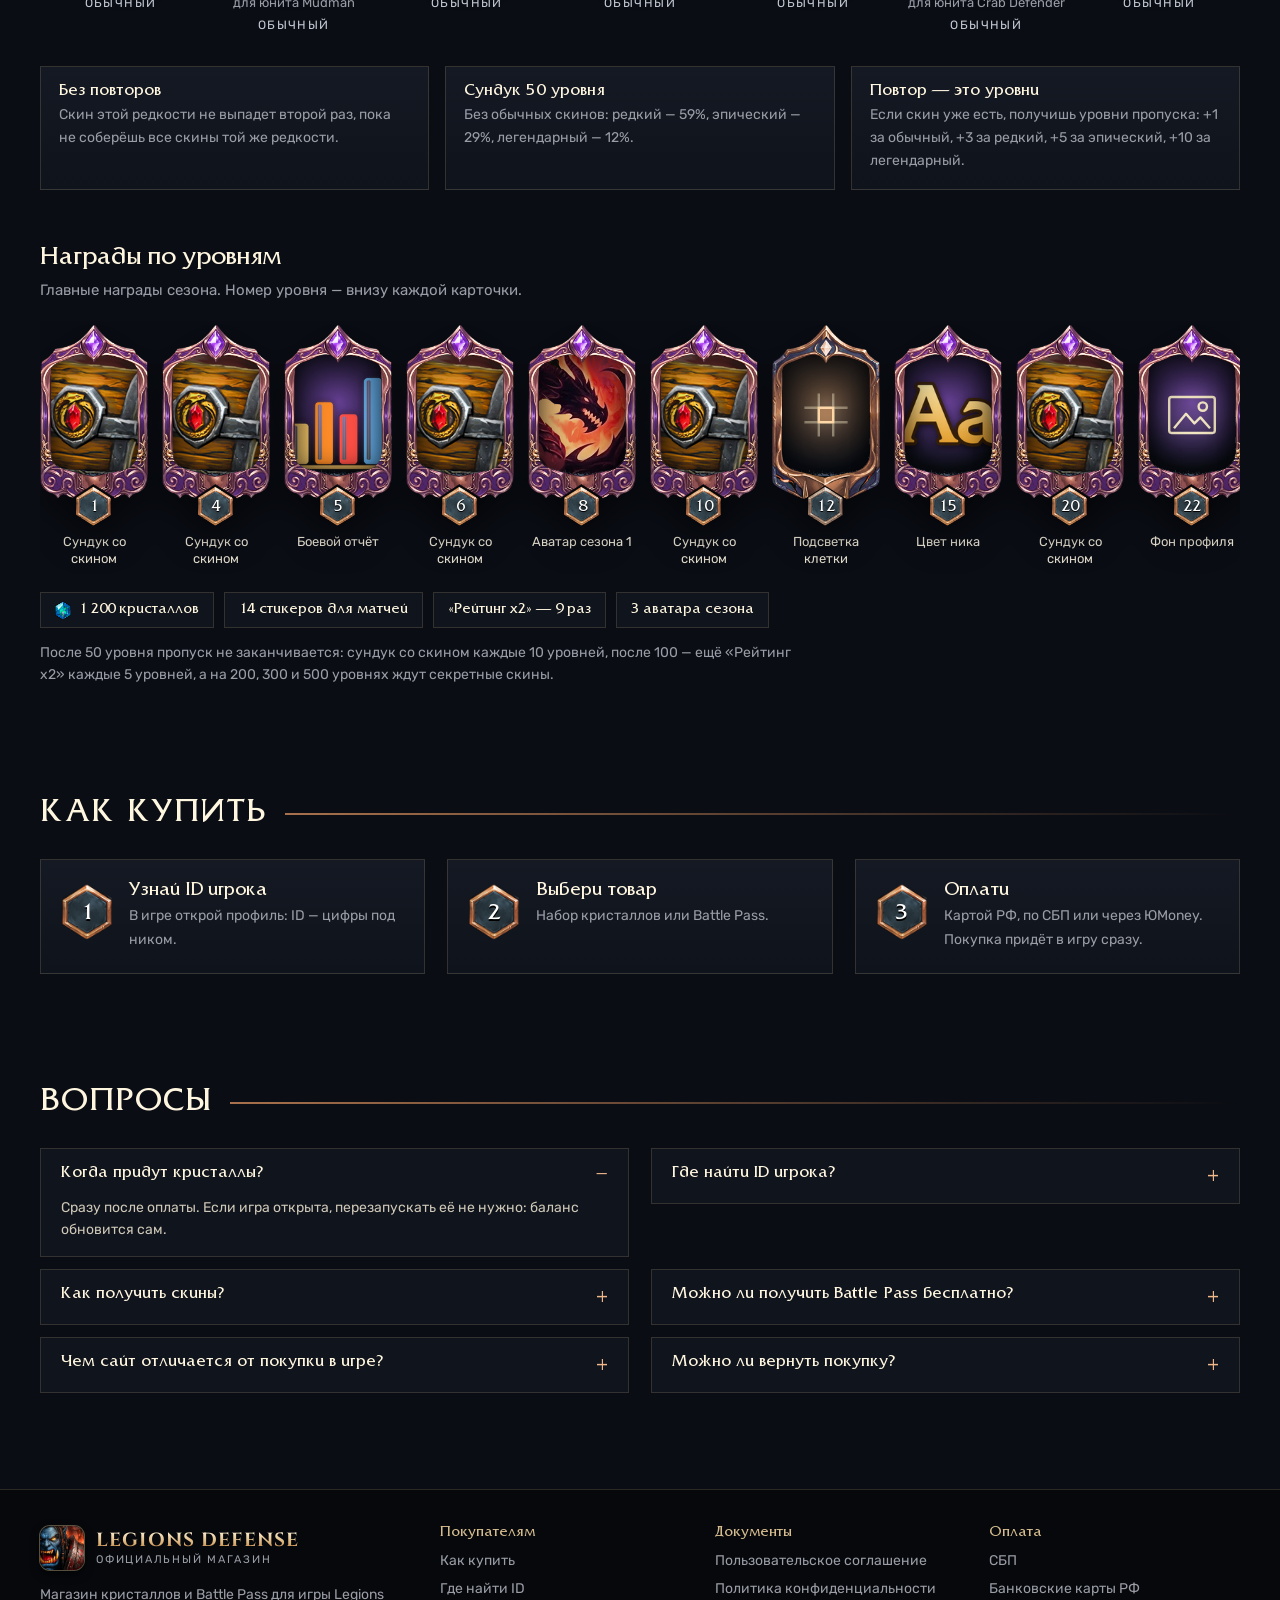
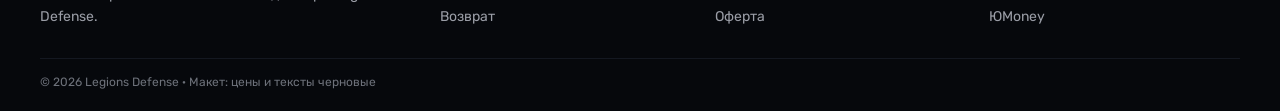
==== commit da60fb63: "upd(web): Battle Pass section with season 1 chest skins on the official shop Skins and bundles are r" ====
--- a/ld/index.html
+++ b/ld/index.html
@@ -131,22 +131,46 @@
 .pass .row { display: flex; align-items: center; gap: 18px; flex-wrap: wrap; }
 .pass .price { font: 30px var(--display); color: #fff6e0; } .pass .price small { font: 14px var(--body); color: var(--muted); margin-left: 6px; }
 .pass .fine { margin-top: 12px; font-size: 12px; color: var(--muted); }
+.pass .promo { display: inline-flex; align-items: center; gap: 10px; margin: 0 0 18px; padding: 7px 14px 6px; background: rgba(242,193,78,.1); border: 1px solid rgba(242,193,78,.45); font: 15px var(--display); color: var(--badge); }
 .pass .chest { justify-self: center; align-self: end; width: min(360px, 82%); margin-bottom: 62px; filter: drop-shadow(0 18px 20px rgba(0,0,0,.7)) drop-shadow(0 0 30px rgba(255,170,80,.25)); }
 
-/* ---------- скины ---------- */
-.chips { display: inline-flex; gap: 6px; margin: -6px 0 26px; flex-wrap: wrap; }
-.chips button { min-height: 38px; padding: 0 18px; border-radius: 19px; border: 0; cursor: pointer; background: #1a1e27; color: var(--gold); font: 15px var(--display); box-shadow: inset 0 0 0 1px rgba(214,189,143,.18); }
-.chips button.on { color: var(--ink); background: linear-gradient(#f0b88a, #c9814f); box-shadow: inset 0 0 0 1px rgba(255,230,200,.5); }
-.skins { display: grid; grid-template-columns: repeat(5, 1fr); gap: 34px 20px; }
-.skin { position: relative; display: flex; flex-direction: column; align-items: center; text-align: center; }
-.skin .gcard { width: min(100%, 176px); transition: transform .25s; }
-.skin:hover .gcard { transform: translateY(-6px); }
-.skin .badge { position: absolute; z-index: 3; top: 4%; right: 6%; }
-.skin .nm { margin-top: 12px; font: 17px/1.2 var(--display); color: #fff6e0; }
-.skin .un { margin-top: 3px; font-size: 13px; color: var(--muted); }
-.skin .rar { font: 12px var(--body); letter-spacing: .12em; text-transform: uppercase; }
-.skin .buy { display: flex; align-items: center; justify-content: center; gap: 12px; margin-top: 12px; }
-.skin .p { font: 19px/1 var(--display); color: #fff6e0; } .skin .p s { display: block; margin-top: 4px; font: 12px var(--body); color: #7d818a; }
+/* ---------- Battle Pass: скины из сундуков и награды по уровням ---------- */
+.sub { margin-top: 54px; }
+.subh { margin: 0 0 6px; font: 26px/1.15 var(--display); font-weight: 400; color: #fff6e0; }
+.lede { max-width: 680px; margin: 0 0 18px; color: var(--muted); }
+.odds { display: flex; flex-wrap: wrap; gap: 10px; margin-bottom: 30px; }
+.odds span { display: inline-flex; align-items: center; gap: 9px; padding: 8px 14px 7px; background: #10141c; border: 1px solid var(--line); font: 15px var(--display); color: #fff6e0; }
+.odds i { width: 9px; height: 9px; transform: rotate(45deg); background: var(--c); box-shadow: 0 0 8px var(--c); }
+.odds b { font-weight: 400; color: var(--c); }
+.odds small { font: 13px var(--body); color: var(--muted); }
+/* сверху — легендарный, эпический и редкий крупно, ниже — 7 обычных в ряд */
+.drops { display: grid; gap: 40px; }
+.top3 { display: grid; grid-template-columns: 1.2fr 1fr 1fr; gap: 24px; align-items: end; width: min(100%, 660px); margin: 0 auto; }
+.commons { display: grid; grid-template-columns: repeat(7, 1fr); gap: 22px 12px; }
+.skin { display: flex; flex-direction: column; align-items: center; text-align: center; }
+.skin .gcard { width: min(100%, 150px); transition: transform .25s; }
+.top3 .skin .gcard { width: min(100%, 168px); } .top3 .skin.leg .gcard { width: min(100%, 196px); }
+.commons .skin .gcard { width: min(100%, 112px); }
+.skin:hover .gcard { transform: translateY(-5px); }
+.skin .nm { margin-top: 10px; font: 17px/1.2 var(--display); color: #fff6e0; }
+.commons .skin .nm { font-size: 15px; }
+.skin .un { margin-top: 2px; font-size: 13px; color: var(--muted); }
+.skin .rar { margin-top: 5px; font: 12px var(--body); letter-spacing: .12em; text-transform: uppercase; }
+.rules { display: grid; grid-template-columns: repeat(3, 1fr); gap: 16px; margin-top: 34px; }
+.rule { padding: 16px 18px; background: linear-gradient(#141923, #0f131b); border: 1px solid var(--line); }
+.rule b { display: block; margin-bottom: 4px; font: 17px var(--display); font-weight: 400; color: #fff6e0; }
+.rule span { font-size: 14px; color: var(--muted); }
+.track { display: flex; gap: 14px; overflow-x: auto; padding: 4px 2px 16px; scroll-snap-type: x proximity; scrollbar-color: #5a4330 #10141c; }
+.lv { flex: 0 0 108px; scroll-snap-align: start; text-align: center; }
+.lv .gcard { width: 108px; }
+.lv .gcard .n { position: absolute; left: 0; right: 0; top: 90.2%; transform: translateY(-50%); font: 16px/1 var(--display); color: #fff; text-shadow: 0 1px 0 #000, 0 0 6px #000; padding-top: .2em; }
+.lv .t { margin-top: 8px; font-size: 13px; line-height: 1.3; color: #e2dccd; }
+.lv.gap { flex-basis: 30px; align-self: center; color: var(--muted); font: 22px var(--display); }
+.gcard .art svg { position: absolute; left: 50%; top: 50%; width: 62%; transform: translate(-50%, -50%); filter: drop-shadow(0 0 10px var(--glow, rgba(255,255,255,.3))); }
+.totals { display: flex; flex-wrap: wrap; gap: 10px; margin-top: 8px; }
+.totals span { display: inline-flex; align-items: center; gap: 8px; padding: 8px 14px 7px; background: #10141c; border: 1px solid var(--line); font: 15px var(--display); color: #fff6e0; }
+.totals img { width: 16px; height: 19px; }
+.note { margin: 14px 0 0; color: var(--muted); font-size: 14px; max-width: 760px; }
 
 /* игровые рамки карточек (как в «У моря»): картинка обрезана по окну рамки, чтобы не торчала серая рамка иконки */
 .gcard { position: relative; aspect-ratio: var(--ar, .536); }
@@ -162,21 +186,10 @@
 .gcard[data-r="legendary"] { --cp: polygon(41.9% 17.2%, 30.7% 18.5%, 24.7% 19.7%, 20.3% 21.0%, 17.8% 22.2%, 15.6% 23.5%, 14.2% 24.7%, 13.2% 26.0%, 12.6% 27.2%, 12.1% 28.5%, 12.1% 29.8%, 11.8% 31.0%, 11.8% 32.3%, 11.8% 33.5%, 11.8% 34.8%, 11.8% 36.0%, 11.8% 37.3%, 11.8% 38.5%, 11.8% 39.8%, 11.8% 41.1%, 11.8% 42.3%, 11.8% 43.6%, 11.8% 44.8%, 12.1% 46.1%, 11.8% 47.3%, 11.8% 48.6%, 11.5% 49.9%, 11.5% 51.1%, 11.8% 52.4%, 11.8% 53.6%, 11.5% 54.9%, 11.5% 56.1%, 11.5% 57.4%, 11.8% 58.6%, 11.8% 59.9%, 12.1% 61.2%, 12.6% 62.4%, 13.7% 63.7%, 15.1% 64.9%, 17.3% 66.2%, 20.5% 67.4%, 23.8% 68.7%, 27.4% 69.9%, 33.4% 71.4%, 66.0% 71.4%, 73.2% 69.9%, 76.4% 68.7%, 80.0% 67.4%, 83.0% 66.2%, 85.2% 64.9%, 86.3% 63.7%, 87.4% 62.4%, 87.9% 61.2%, 88.2% 59.9%, 87.7% 58.6%, 87.7% 57.4%, 87.7% 56.1%, 87.7% 54.9%, 87.7% 53.6%, 87.7% 52.4%, 88.2% 51.1%, 88.5% 49.9%, 88.5% 48.6%, 88.5% 47.3%, 88.5% 46.1%, 88.2% 44.8%, 88.2% 43.6%, 88.2% 42.3%, 88.2% 41.1%, 88.2% 39.8%, 88.2% 38.5%, 88.2% 37.3%, 88.2% 36.0%, 88.2% 34.8%, 88.2% 33.5%, 88.2% 32.3%, 88.2% 31.0%, 87.9% 29.8%, 87.7% 28.5%, 87.4% 27.2%, 86.8% 26.0%, 85.8% 24.7%, 84.4% 23.5%, 81.9% 22.2%, 79.5% 21.0%, 75.1% 19.7%, 69.3% 18.5%, 57.3% 17.2%); }
 .gcard[data-r="epic"] { --rc: rgba(180,107,255,.55); }
 .gcard[data-r="epic"] { --cp: polygon(36.1% 14.2%, 27.9% 15.7%, 21.9% 17.0%, 15.0% 18.4%, 11.5% 19.9%, 9.8% 21.2%, 9.3% 22.7%, 9.0% 24.2%, 9.0% 25.5%, 9.0% 26.9%, 9.0% 28.4%, 9.0% 29.7%, 9.0% 31.2%, 9.3% 32.7%, 9.3% 34.0%, 9.3% 35.4%, 9.3% 36.9%, 8.7% 38.2%, 8.7% 39.7%, 8.7% 41.1%, 8.7% 42.5%, 8.7% 43.9%, 8.7% 45.4%, 8.7% 46.9%, 8.7% 48.2%, 8.7% 49.6%, 8.7% 51.1%, 8.7% 52.4%, 8.7% 53.9%, 8.7% 55.3%, 8.7% 56.7%, 8.7% 58.1%, 8.7% 59.6%, 8.7% 60.9%, 9.0% 62.4%, 9.3% 63.8%, 9.8% 65.2%, 9.8% 66.6%, 10.9% 68.1%, 12.8% 69.4%, 16.1% 70.9%, 22.7% 72.3%, 31.7% 73.6%, 46.2% 75.3%, 55.7% 75.3%, 68.6% 73.6%, 78.7% 72.3%, 88.5% 70.9%, 86.9% 69.4%, 88.8% 68.1%, 90.7% 66.6%, 91.0% 65.2%, 91.5% 63.8%, 91.8% 62.4%, 91.8% 60.9%, 91.8% 59.6%, 91.5% 58.1%, 91.5% 56.7%, 91.8% 55.3%, 91.8% 53.9%, 91.8% 52.4%, 91.8% 51.1%, 91.8% 49.6%, 91.8% 48.2%, 91.3% 46.9%, 91.0% 45.4%, 91.0% 43.9%, 91.0% 42.5%, 91.5% 41.1%, 91.5% 39.7%, 91.5% 38.2%, 91.5% 36.9%, 91.3% 35.4%, 91.3% 34.0%, 91.3% 32.7%, 91.3% 31.2%, 91.3% 29.7%, 91.3% 28.4%, 91.3% 26.9%, 91.3% 25.5%, 91.0% 24.2%, 90.7% 22.7%, 90.4% 21.2%, 89.1% 19.9%, 86.1% 18.4%, 80.3% 17.0%, 73.8% 15.7%, 41.3% 14.2%); }
+.gcard[data-r="common"] { --rc: rgba(195,201,211,.35); }
+.gcard[data-r="common"] { --cp: polygon(36.1% 14.2%, 27.6% 15.7%, 21.0% 17.1%, 14.2% 18.6%, 10.7% 20.1%, 8.5% 21.5%, 7.9% 22.8%, 8.2% 24.3%, 8.2% 25.8%, 8.2% 27.2%, 7.9% 28.7%, 7.9% 30.2%, 7.9% 31.6%, 7.9% 33.1%, 7.9% 34.6%, 7.9% 36.0%, 7.9% 37.5%, 7.9% 38.8%, 7.9% 40.3%, 7.9% 41.7%, 7.9% 43.2%, 7.9% 44.7%, 7.9% 46.1%, 7.9% 47.6%, 7.9% 49.0%, 7.9% 50.5%, 7.9% 52.0%, 7.9% 53.3%, 7.9% 54.8%, 7.9% 56.2%, 7.9% 57.7%, 7.9% 59.2%, 7.9% 60.6%, 7.9% 62.1%, 7.9% 63.5%, 8.2% 65.0%, 8.7% 66.5%, 9.6% 67.9%, 10.7% 69.3%, 13.4% 70.7%, 17.8% 72.2%, 25.7% 73.6%, 36.6% 75.1%, 48.1% 76.7%, 49.2% 76.7%, 61.5% 75.1%, 75.7% 73.6%, 81.7% 72.2%, 85.2% 70.7%, 87.7% 69.3%, 89.3% 67.9%, 90.4% 66.5%, 91.0% 65.0%, 91.5% 63.5%, 91.5% 62.1%, 91.8% 60.6%, 91.8% 59.2%, 91.8% 57.7%, 91.8% 56.2%, 91.8% 54.8%, 91.5% 53.3%, 91.5% 52.0%, 91.5% 50.5%, 92.3% 49.0%, 92.3% 47.6%, 91.8% 46.1%, 91.5% 44.7%, 91.5% 43.2%, 91.3% 41.7%, 91.3% 40.3%, 91.3% 38.8%, 91.3% 37.5%, 91.3% 36.0%, 91.0% 34.6%, 91.0% 33.1%, 91.0% 31.6%, 91.0% 30.2%, 91.0% 28.7%, 91.0% 27.2%, 91.0% 25.8%, 91.0% 24.3%, 90.7% 22.8%, 90.2% 21.5%, 90.2% 20.1%, 87.7% 18.6%, 82.5% 17.1%, 76.8% 15.7%, 39.9% 14.2%); }
 .gcard[data-r="rare"] { --rc: rgba(224,161,106,.45); }
 .gcard[data-r="rare"] { --cp: polygon(38.0% 14.2%, 28.1% 15.7%, 22.4% 17.0%, 15.3% 18.4%, 11.5% 19.9%, 9.3% 21.4%, 8.5% 22.7%, 8.5% 24.2%, 8.5% 25.6%, 8.5% 27.1%, 8.5% 28.4%, 8.5% 29.9%, 8.5% 31.3%, 8.5% 32.8%, 8.5% 34.1%, 8.5% 35.6%, 8.5% 37.0%, 8.5% 38.5%, 8.5% 39.8%, 8.5% 41.3%, 8.5% 42.8%, 8.5% 44.2%, 8.5% 45.5%, 8.2% 47.0%, 8.2% 48.5%, 8.2% 49.9%, 8.2% 51.2%, 8.2% 52.7%, 8.2% 54.2%, 8.2% 55.6%, 8.2% 57.0%, 8.2% 58.4%, 8.2% 59.9%, 8.2% 61.3%, 8.2% 62.7%, 8.5% 64.1%, 8.7% 65.6%, 9.3% 67.1%, 10.1% 68.4%, 12.0% 69.8%, 15.6% 71.3%, 21.3% 72.8%, 30.3% 74.1%, 53.0% 75.7%, 53.3% 75.7%, 69.4% 74.1%, 79.8% 72.8%, 84.4% 71.3%, 87.2% 69.8%, 89.3% 68.4%, 90.4% 67.1%, 91.3% 65.6%, 91.5% 64.1%, 91.8% 62.7%, 91.8% 61.3%, 92.1% 59.9%, 91.5% 58.4%, 91.5% 57.0%, 92.1% 55.6%, 91.8% 54.2%, 91.8% 52.7%, 91.8% 51.2%, 91.8% 49.9%, 91.8% 48.5%, 91.8% 47.0%, 91.5% 45.5%, 91.5% 44.2%, 91.0% 42.8%, 91.5% 41.3%, 91.5% 39.8%, 91.5% 38.5%, 91.5% 37.0%, 91.5% 35.6%, 91.5% 34.1%, 91.3% 32.8%, 91.3% 31.3%, 91.3% 29.9%, 91.3% 28.4%, 91.3% 27.1%, 91.3% 25.6%, 91.3% 24.2%, 91.0% 22.7%, 90.4% 21.4%, 88.8% 19.9%, 85.5% 18.4%, 79.2% 17.0%, 71.9% 15.7%, 38.8% 14.2%); }
-
-/* ---------- наборы ---------- */
-.bundles { display: grid; grid-template-columns: 1.4fr 1fr; gap: 24px; }
-.bundle { display: flex; align-items: center; gap: 22px; padding: 6px 10px; border: 34px solid transparent; border-image: url(img/ld_window.png) 110 fill / 44px stretch; filter: drop-shadow(0 12px 18px rgba(0,0,0,.5)); }
-.bundle .pics { flex: 0 0 auto; display: flex; }
-.bundle .pics .gcard { width: 84px; }
-.bundle .pics .gcard + .gcard { margin-left: -18px; }
-.bundle .pics .gcard:nth-child(2) { z-index: 2; transform: translateY(-8px); }
-.bundle .k { font: 12px var(--display); letter-spacing: .14em; text-transform: uppercase; color: var(--badge); }
-.bundle h3 { margin: 6px 0 6px; font: 26px/1.1 var(--display); font-weight: 400; color: #fff6e0; }
-.bundle ul { margin: 0 0 14px; padding-left: 18px; color: #d9d2c2; font-size: 14px; }
-.bundle .row { display: flex; align-items: center; gap: 16px; flex-wrap: wrap; }
-.bundle .price { font: 26px var(--display); color: #fff6e0; } .bundle .price s { font: 15px var(--body); color: #7d818a; margin-left: 8px; }
 
 /* ---------- как купить ---------- */
 .steps { display: grid; grid-template-columns: repeat(3, 1fr); gap: 22px; }
@@ -237,7 +250,7 @@
   .menu { display: none; }
   .shop { grid-template-columns: 1fr 320px; }
   .stage .pk { width: 180px; } .stage .pk.wide { width: 220px; }
-  .skins { grid-template-columns: repeat(4, 1fr); }
+  .commons { grid-template-columns: repeat(4, 1fr); }
   .perks { grid-template-columns: repeat(2, 1fr); } .perks > div:nth-child(3) { border-left: 0; } .perks > div:nth-child(n+3) { border-top: 1px solid var(--line); }
 }
 @media (max-width: 900px) {
@@ -252,8 +265,8 @@
   .pass { grid-template-columns: 1fr; }
   .pass::before { background: linear-gradient(0deg, rgba(6,8,13,.95) 30%, rgba(6,8,13,.5) 100%); }
   .pass .chest { order: -1; width: 200px; margin: 30px 0 -20px; }
-  .skins { grid-template-columns: repeat(3, 1fr); }
-  .bundles, .steps, .faq { grid-template-columns: 1fr; }
+  .rules { grid-template-columns: 1fr; }
+  .steps, .faq { grid-template-columns: 1fr; }
   footer .wrap { grid-template-columns: 1fr 1fr; }
 }
 @media (max-width: 600px) {
@@ -273,10 +286,10 @@
   .detail { display: block; text-align: center; }
   .detail .stage { height: 236px; } .stage .pk { width: 170px; bottom: 50px; } .stage .pk.wide { width: 210px; bottom: 44px; }
   .pass .txt { padding: 26px 20px; }
-  .skins { grid-template-columns: repeat(2, 1fr); gap: 26px 12px; }
-  .skin .buy { flex-direction: column; gap: 8px; }
-  .bundle { flex-direction: column; text-align: center; border-width: 26px; border-image-width: 34px; }
-  .bundle .row { justify-content: center; } .bundle ul { list-style: none; padding: 0; }
+  .top3 { gap: 8px; } .commons { grid-template-columns: repeat(3, 1fr); gap: 18px 8px; }
+  .commons .skin:last-child:nth-child(3n+1) { grid-column: 2; }   /* седьмой обычный — по центру последнего ряда */
+  .skin .nm { font-size: 15px; } .skin .un { font-size: 12px; } .skin .rar { font-size: 11px; letter-spacing: .06em; }
+  .subh { font-size: 22px; }
   footer .wrap { grid-template-columns: 1fr; }
 }
 @media (prefers-reduced-motion: reduce) { .stage .pk { animation: none; } html { scroll-behavior: auto; } }
@@ -287,7 +300,7 @@
 <header class="top">
   <div class="wrap">
     <a class="brand" href="#top"><img src="img/ld_icon.png" alt=""><span><b>LEGIONS DEFENSE</b><small>Официальный магазин</small></span></a>
-    <nav class="menu" aria-label="Разделы"><a href="#crystals">Кристаллы</a><a href="#pass">Боевой пропуск</a><a href="#skins">Скины</a><a href="#bundles">Наборы</a><a href="#faq">Вопросы</a></nav>
+    <nav class="menu" aria-label="Разделы"><a href="#crystals">Кристаллы</a><a href="#pass">Battle Pass</a><a href="#pass-skins">Скины сезона</a><a href="#faq">Вопросы</a></nav>
     <div class="right">
       <div class="wallet" title="Баланс аккаунта"><img src="img/ld_crystal.png" alt="">0</div>
       <button class="btn copper sm" data-login>Войти</button>
@@ -300,9 +313,9 @@
     <img class="king" src="img/ld_king.jpg" alt="">
     <div class="wrap">
       <div class="kick">Официальный магазин Legions Defense</div>
-      <h1>Кристаллы, скины и боевой пропуск</h1>
+      <h1>Кристаллы и Battle Pass</h1>
       <p>Покупай напрямую у разработчика: картой РФ или по СБП. Покупка приходит на аккаунт сразу, без магазина приложений.</p>
-      <div class="ctas"><a class="btn copper lg" href="#crystals">Выбрать кристаллы</a><a class="btn dark lg" href="#pass">Боевой пропуск</a></div>
+      <div class="ctas"><a class="btn copper lg" href="#crystals">Выбрать кристаллы</a><a class="btn dark lg" href="#pass">Battle Pass</a></div>
       <div class="offer" id="offer"></div>
     </div>
   </div>
@@ -326,35 +339,43 @@
 
   <section id="pass">
     <div class="wrap">
+      <div class="sh"><h2>Battle Pass</h2></div>
       <div class="pass">
         <div class="txt">
           <img class="logo" src="img/ld_bp_logo.png" alt="Battle Pass">
           <div class="prem">Премиум · Сезон 1</div>
           <ul>
-            <li><img src="img/ld_check.png" alt="">Награды премиум-дорожки весь сезон</li>
-            <li><img src="img/ld_check.png" alt="">Скины юнитов на премиум-дорожке</li>
+            <li><img src="img/ld_check.png" alt="">50 уровней, опыт за каждый матч</li>
+            <li><img src="img/ld_check.png" alt="">8 сундуков со скинами юнитов</li>
+            <li><img src="img/ld_check.png" alt="">1 200 кристаллов, аватары, стикеры и эффекты</li>
             <li><img src="img/ld_check.png" alt="">Уровни можно докупать за кристаллы</li>
           </ul>
+          <div class="promo">Набери 5 000 рейтинга — Battle Pass бесплатно</div>
           <div class="row"><span class="price">449 ₽<small>в месяц</small></span><button class="btn copper lg" data-buy="bundle:bp">Купить премиум</button></div>
-          <div class="fine">Продлевается раз в месяц, отключить можно в любой момент.</div>
+          <div class="fine">Ежемесячная подписка: пока она активна, открыты все награды сезона. Полученные награды остаются у тебя.</div>
         </div>
-        <img class="chest" src="img/ld_chest_premium.png" alt="Премиум-сундук боевого пропуска">
+        <img class="chest" src="img/ld_chest_premium.png" alt="Сундук со скином Battle Pass">
       </div>
-    </div>
-  </section>
-
-  <section id="skins">
-    <div class="wrap">
-      <div class="sh"><h2>Скины</h2></div>
-      <div class="chips" role="group" aria-label="Редкость"><button class="on" data-f="all">Все</button><button data-f="legendary">Легендарные</button><button data-f="epic">Эпические</button><button data-f="rare">Редкие</button></div>
-      <div class="skins" id="skinGrid"></div>
-    </div>
-  </section>
-
-  <section id="bundles">
-    <div class="wrap">
-      <div class="sh"><h2>Наборы</h2></div>
-      <div class="bundles" id="bundleBox"></div>
+
+      <div class="sub" id="pass-skins">
+        <h3 class="subh">Какие скины выпадают из сундуков</h3>
+        <p class="lede">Сундуки со скинами — на 1, 4, 6, 10, 20, 30, 40 и 50 уровнях. В каждом один из 10 скинов сезона.</p>
+        <div class="odds" id="odds"></div>
+        <div class="drops"><div class="top3" id="top3"></div><div class="commons" id="commons"></div></div>
+        <div class="rules">
+          <div class="rule"><b>Без повторов</b><span>Скин этой редкости не выпадет второй раз, пока не соберёшь все скины той же редкости.</span></div>
+          <div class="rule"><b>Сундук 50 уровня</b><span>Без обычных скинов: редкий — 59%, эпический — 29%, легендарный — 12%.</span></div>
+          <div class="rule"><b>Повтор — это уровни</b><span>Если скин уже есть, получишь уровни пропуска: +1 за обычный, +3 за редкий, +5 за эпический, +10 за легендарный.</span></div>
+        </div>
+      </div>
+
+      <div class="sub" id="pass-track">
+        <h3 class="subh">Награды по уровням</h3>
+        <p class="lede">Главные награды сезона. Номер уровня — внизу каждой карточки.</p>
+        <div class="track" id="track" tabindex="0" aria-label="Награды Battle Pass по уровням"></div>
+        <div class="totals"><span><img src="img/ld_crystal.png" alt="">1 200 кристаллов</span><span>14 стикеров для матчей</span><span>«Рейтинг x2» — 9 раз</span><span>3 аватара сезона</span></div>
+        <p class="note">После 50 уровня пропуск не заканчивается: сундук со скином каждые 10 уровней, после 100 — ещё «Рейтинг x2» каждые 5 уровней, а на 200, 300 и 500 уровнях ждут секретные скины.</p>
+      </div>
     </div>
   </section>
 
@@ -363,7 +384,7 @@
       <div class="sh"><h2>Как купить</h2></div>
       <div class="steps">
         <div class="step"><div class="n">1</div><div><b>Узнай ID игрока</b><span>В игре открой профиль: ID — цифры под ником.</span></div></div>
-        <div class="step"><div class="n">2</div><div><b>Выбери товар</b><span>Кристаллы, скин, набор или боевой пропуск.</span></div></div>
+        <div class="step"><div class="n">2</div><div><b>Выбери товар</b><span>Набор кристаллов или Battle Pass.</span></div></div>
         <div class="step"><div class="n">3</div><div><b>Оплати</b><span>Картой РФ, по СБП или через ЮMoney. Покупка придёт в игру сразу.</span></div></div>
       </div>
     </div>
@@ -375,6 +396,8 @@
       <div class="faq">
         <details open><summary>Когда придут кристаллы?</summary><p>Сразу после оплаты. Если игра открыта, перезапускать её не нужно: баланс обновится сам.</p></details>
         <details><summary>Где найти ID игрока?</summary><p>Открой профиль в игре. ID — это цифры под твоим ником.</p></details>
+        <details><summary>Как получить скины?</summary><p>Скины сезона выпадают из сундуков Battle Pass: 8 сундуков за первые 50 уровней и по одному каждые 10 уровней дальше. Какие скины в сундуках и с каким шансом — в разделе Battle Pass выше.</p></details>
+        <details><summary>Можно ли получить Battle Pass бесплатно?</summary><p>Да: набери 5 000 рейтинга, и Battle Pass откроется бесплатно.</p></details>
         <details><summary>Чем сайт отличается от покупки в игре?</summary><p>Кристаллы те же и приходят на тот же аккаунт. На сайте можно платить картой РФ и по СБП, а промокод ЛЕГИОН даёт ещё +10% кристаллов.</p></details>
         <details><summary>Можно ли вернуть покупку?</summary><p>Напиши в поддержку. Если кристаллы ещё не потрачены, оформим возврат.</p></details>
       </div>
@@ -384,7 +407,7 @@
 
 <footer>
   <div class="wrap">
-    <div><a class="brand" href="#top"><img src="img/ld_icon.png" alt=""><span><b>LEGIONS DEFENSE</b><small>Официальный магазин</small></span></a><p style="margin-top:14px">Магазин кристаллов, скинов и боевого пропуска для игры Legions Defense.</p></div>
+    <div><a class="brand" href="#top"><img src="img/ld_icon.png" alt=""><span><b>LEGIONS DEFENSE</b><small>Официальный магазин</small></span></a><p style="margin-top:14px">Магазин кристаллов и Battle Pass для игры Legions Defense.</p></div>
     <div><h5>Покупателям</h5><a href="#how">Как купить</a><a href="#faq">Где найти ID</a><a href="#faq">Возврат</a></div>
     <div><h5>Документы</h5><a href="#top">Пользовательское соглашение</a><a href="#top">Политика конфиденциальности</a><a href="#top">Оферта</a></div>
     <div><h5>Оплата</h5><p>СБП</p><p>Банковские карты РФ</p><p>ЮMoney</p></div>
@@ -405,12 +428,8 @@
   { id: 'p6', name: 'Сундук кристаллов',  amount: 10000, bonus: 5000, pct: 50, price: 8990, img: 'crystal_pack_15000', tag: 'Выгодно', wide: true },
 ];
 SHOP.bundles = [
-  { id: 'bp', name: 'Боевой пропуск · Премиум', price: 449, items: ['chest_legendary'], lines: ['Сезон 1', 'награды премиум-дорожки'] },
-  { id: 'b1', name: 'Набор Легиона', price: 1490, old: 2490, items: ['skin_sheep', 'skin_iron_golem', 'skin_siege_cart'], lines: ['3 легендарных скина', '2 000 кристаллов', 'Рамка аватара — только в наборе'] },
-  { id: 'b2', name: 'Набор новичка', price: 299, old: 549, once: true, items: ['skin_archer'], lines: ['Скин «Ночная тень»', '500 кристаллов'] },
+  { id: 'bp', name: 'Премиум Battle Pass', price: 449, items: ['s1_chest_legendary'], lines: ['Сезон 1', 'подписка на месяц'] },
 ];
-// цвета редкости — как в игре (ShopPreviewArt.RarityColor)
-SHOP.rarity = { rare: { label: 'Редкий', color: '#e0a16a' }, epic: { label: 'Эпический', color: '#c08cf2' }, legendary: { label: 'Легендарный', color: '#f2c14e' } };
 </script>
 <script src="shared/common.js"></script>
 <script>
@@ -442,44 +461,81 @@
     <div class="s">${p.bonus ? `${num(p.amount)} + <b>${num(p.bonus)} в подарок</b>` : 'Разовая покупка'}</div>
     <hr>
     <div class="stage"><img class="ped" src="img/ld_pedestal.png" alt=""><img class="pk${p.wide ? ' wide' : ''}" src="img/${p.img}.png" alt=""></div>
-    <p>Кристаллы тратятся на скины, эмоции и уровни боевого пропуска.</p>
+    <p>За кристаллы покупаются скины, эмоции и уровни Battle Pass.</p>
     <button class="btn copper lg" data-buy="crystals:${p.id}">Купить за ${rub(p.price)}</button>`;
 }
 tiles.addEventListener('click', e => { if (e.target.closest('[data-buy]')) return; const t = e.target.closest('.tile'); if (t) select(t.dataset.pack); });
 tiles.addEventListener('keydown', e => { if ((e.key === 'Enter' || e.key === ' ') && e.target.matches('.tile')) { e.preventDefault(); select(e.target.dataset.pack); } });
 select('p6');
 
-// ---------- скины в игровых рамках ----------
-const FR = { legendary: 'frame_full_legendary', epic: 'frame_full_epic', rare: 'frame_full_rare' };
-const card = (img, r) => `<div class="gcard" data-r="${r}"><div class="art"><i><img src="img/${img}.png" alt="" loading="lazy"></i></div><img class="fr" src="img/${FR[r]}.png" alt=""></div>`;
-const TAG = { imba: 'Хит', new: 'Новинка' };
-function renderSkins(f = 'all') {
-  document.getElementById('skinGrid').innerHTML = S.skins.filter(s => f === 'all' || s.rarity === f).map(s => {
-    const r = S.rarity[s.rarity];
-    const b = s.old ? `<span class="badge">−${Math.round((1 - s.price / s.old) * 100)}%</span>` : s.tag ? `<span class="badge">${TAG[s.tag]}</span>` : '';
-    return `<article class="skin">${b}${card(s.img, s.rarity)}
-      <div class="nm">${s.name}</div>
-      <div class="un"><span class="rar" style="color:${r.color}">${r.label}</span> · ${s.unit}</div>
-      <div class="buy"><span class="p">${rub(s.price)}${s.old ? `<s>${rub(s.old)}</s>` : ''}</span><button class="btn copper sm" data-buy="skin:${s.id}">Купить</button></div>
-    </article>`;
-  }).join('');
-}
-renderSkins();
-document.querySelectorAll('.chips button').forEach(b => b.onclick = () => {
-  document.querySelectorAll('.chips button').forEach(x => x.classList.toggle('on', x === b)); renderSkins(b.dataset.f);
-});
-
-// ---------- наборы ----------
-document.getElementById('bundleBox').innerHTML = S.bundles.filter(b => b.id !== 'bp').map(b => `
-  <div class="bundle">
-    <div class="pics">${b.items.map(i => card(i, S.skins.find(s => s.img === i).rarity)).join('')}</div>
-    <div>
-      <div class="k">${b.once ? 'Один раз на аккаунт' : 'Только на сайте'}</div>
-      <h3>${b.name}</h3>
-      <ul>${b.lines.map(l => `<li>${l}</li>`).join('')}</ul>
-      <div class="row"><span class="price">${rub(b.price)}<s>${rub(b.old)}</s></span><button class="btn copper" data-buy="bundle:${b.id}">Купить</button></div>
-    </div>
-  </div>`).join('');
+// ---------- Battle Pass, сезон 1 — как в игре (dev-demo-bot: BattlePassSeasonConfig, ChestPoolConfig, claim_battlepass.js) ----------
+// цвета редкости — как в игре (ShopPreviewArt.RarityColor), шансы — из сундука со скинами
+const R = {
+  legendary: { label: 'Легендарный', color: '#f2c14e', chance: 2 },
+  epic:      { label: 'Эпический',   color: '#c08cf2', chance: 5 },
+  rare:      { label: 'Редкий',      color: '#e0a16a', chance: 7 },
+  common:    { label: 'Обычный',     color: '#c3c9d3', chance: 86 },
+};
+// названия скинов и юнитов — как в игре (имена не переводятся)
+const POOL = [
+  { name: 'Sheep',       unit: 'Rider',         r: 'legendary', img: 's1_skin_sheep' },
+  { name: 'Robo-Rat',    unit: 'Rat Alchemist', r: 'epic',      img: 's1_skin_robo_rat' },
+  { name: 'Eagle',       unit: 'Magic Bird',    r: 'rare',      img: 's1_skin_eagle' },
+  { name: 'Nomad',       unit: 'Nomad',         r: 'common',    img: 's1_skin_nomad' },
+  { name: 'Iron Golem',  unit: 'Mudman',        r: 'common',    img: 's1_skin_iron_golem' },
+  { name: 'Ghoul',       unit: 'Ghoul',         r: 'common',    img: 's1_skin_ghoul' },
+  { name: 'Gnoll',       unit: 'Gnoll',         r: 'common',    img: 's1_skin_gnoll' },
+  { name: 'Polar Bear',  unit: 'Polar Bear',    r: 'common',    img: 's1_skin_polar_bear' },
+  { name: 'King Crab',   unit: 'Crab Defender', r: 'common',    img: 's1_skin_king_crab' },
+  { name: 'Mage Slayer', unit: 'Mage Slayer',   r: 'common',    img: 's1_skin_mage_slayer' },
+];
+const FR = { legendary: 'frame_full_legendary', epic: 'frame_full_epic', rare: 'frame_full_rare', common: 'frame_full_common' };
+const card = (art, r, extra = '') => `<div class="gcard" data-r="${r}"><div class="art"><i>${art}</i></div><img class="fr" src="img/${FR[r]}.png" alt="">${extra}</div>`;
+const pic = img => `<img src="img/${img}.png" alt="" loading="lazy">`;
+
+const count = r => POOL.filter(x => x.r === r).length;
+document.getElementById('odds').innerHTML = Object.entries(R).map(([k, v]) =>
+  `<span style="--c:${v.color}"><i></i>${v.label} <b>${v.chance}%</b><small>${count(k) === 1 ? '1 скин' : count(k) + ' скинов'}</small></span>`).join('');
+const skin = x => `<article class="skin${x.r === 'legendary' ? ' leg' : ''}">${card(pic(x.img), x.r)}
+  <div class="nm">${x.name}</div>${x.unit !== x.name ? `<div class="un">для юнита ${x.unit}</div>` : ''}<div class="rar" style="color:${R[x.r].color}">${R[x.r].label}</div></article>`;
+document.getElementById('top3').innerHTML = POOL.filter(x => x.r !== 'common').map(skin).join('');
+document.getElementById('commons').innerHTML = POOL.filter(x => x.r === 'common').map(skin).join('');
+
+// награды без своей иконки в игре — простые значки
+const SVG = {
+  cell: '<svg viewBox="0 0 48 48" fill="none" stroke="#f2e6c4" stroke-width="2"><path d="M6 18h36M6 30h36M18 6v36M30 6v36" opacity=".45"/><rect x="18" y="18" width="12" height="12" fill="rgba(224,161,106,.55)" stroke="#ffd9a8"/></svg>',
+  profile: '<svg viewBox="0 0 48 48" fill="none" stroke="#f2e6c4" stroke-width="2" stroke-linejoin="round"><rect x="5" y="9" width="38" height="30" rx="2"/><path d="m9 35 10-12 7 8 5-5 8 9"/><circle cx="33" cy="17" r="3.5"/></svg>',
+  upgrade: '<svg viewBox="0 0 48 48" fill="none" stroke="#f2e6c4" stroke-width="2.4" stroke-linejoin="round"><path d="M24 8 12 22h7v16h10V22h7z"/><path d="M8 12l2 2M40 12l-2 2M6 30h3M39 30h3" stroke-linecap="round"/></svg>',
+  leader: '<svg viewBox="0 0 48 48" fill="none" stroke="#f2e6c4" stroke-width="2" stroke-linejoin="round"><path d="M17 40h14M24 32v8M14 8h20v8a10 10 0 0 1-20 0z"/><path d="M14 11H8c0 6 3 9 7 9M34 11h6c0 6-3 9-7 9"/></svg>',
+  teleport: '<svg viewBox="0 0 48 48" fill="none" stroke="#f2e6c4" stroke-width="2.2" stroke-linecap="round"><ellipse cx="24" cy="38" rx="14" ry="4"/><path d="M24 8c8 0 12 6 9 12s-12 6-12 0 5-7 9-4" /><path d="M14 30c-3-4-3-9 0-13M34 30c3-4 3-9 0-13" opacity=".6"/></svg>',
+};
+const TRACK = [
+  [1, 'Сундук со скином', 'epic', pic('s1_chest_epic')],
+  [4, 'Сундук со скином', 'epic', pic('s1_chest_epic')],
+  [5, 'Боевой отчёт', 'epic', pic('s1_battle_report')],
+  [6, 'Сундук со скином', 'epic', pic('s1_chest_epic')],
+  [8, 'Аватар сезона 1', 'epic', pic('s1_avatar_01')],
+  [10, 'Сундук со скином', 'epic', pic('s1_chest_epic')],
+  [12, 'Подсветка клетки', 'rare', SVG.cell],
+  [15, 'Цвет ника', 'epic', pic('s1_nick_color')],
+  [20, 'Сундук со скином', 'epic', pic('s1_chest_epic')],
+  [22, 'Фон профиля', 'epic', SVG.profile],
+  [25, 'Аватар сезона 2', 'epic', pic('s1_avatar_02')],
+  [30, 'Сундук со скином', 'epic', pic('s1_chest_epic')],
+  [32, 'Эффект улучшения', 'epic', SVG.upgrade],
+  [35, 'Рамка в таблице лидеров', 'epic', SVG.leader],
+  [40, 'Сундук со скином', 'epic', pic('s1_chest_epic')],
+  [42, 'Эффект переноса', 'legendary', SVG.teleport],
+  [45, 'Аватар сезона 3', 'legendary', pic('s1_avatar_03')],
+  [50, 'Сундук без обычных скинов', 'legendary', pic('s1_chest_legendary')],
+  null,
+  ['60+', 'Сундук каждые 10 уровней', 'epic', pic('s1_chest_epic')],
+  [200, 'Секретный скин', 'legendary', pic('s1_secret_skin')],
+  [300, 'Секретный скин', 'legendary', pic('s1_secret_skin')],
+  [500, 'Секретный скин', 'legendary', pic('s1_secret_skin')],
+];
+document.getElementById('track').innerHTML = TRACK.map(t => t === null ? '<div class="lv gap" aria-hidden="true">…</div>'
+  : `<div class="lv">${card(t[3], t[2], `<span class="n">${t[0]}</span>`)}<div class="t">${t[1]}</div></div>`).join('');
 
 document.querySelectorAll('[data-login]').forEach(x => x.onclick = () => toast('Здесь будет вход по ID игрока'));
 </script>
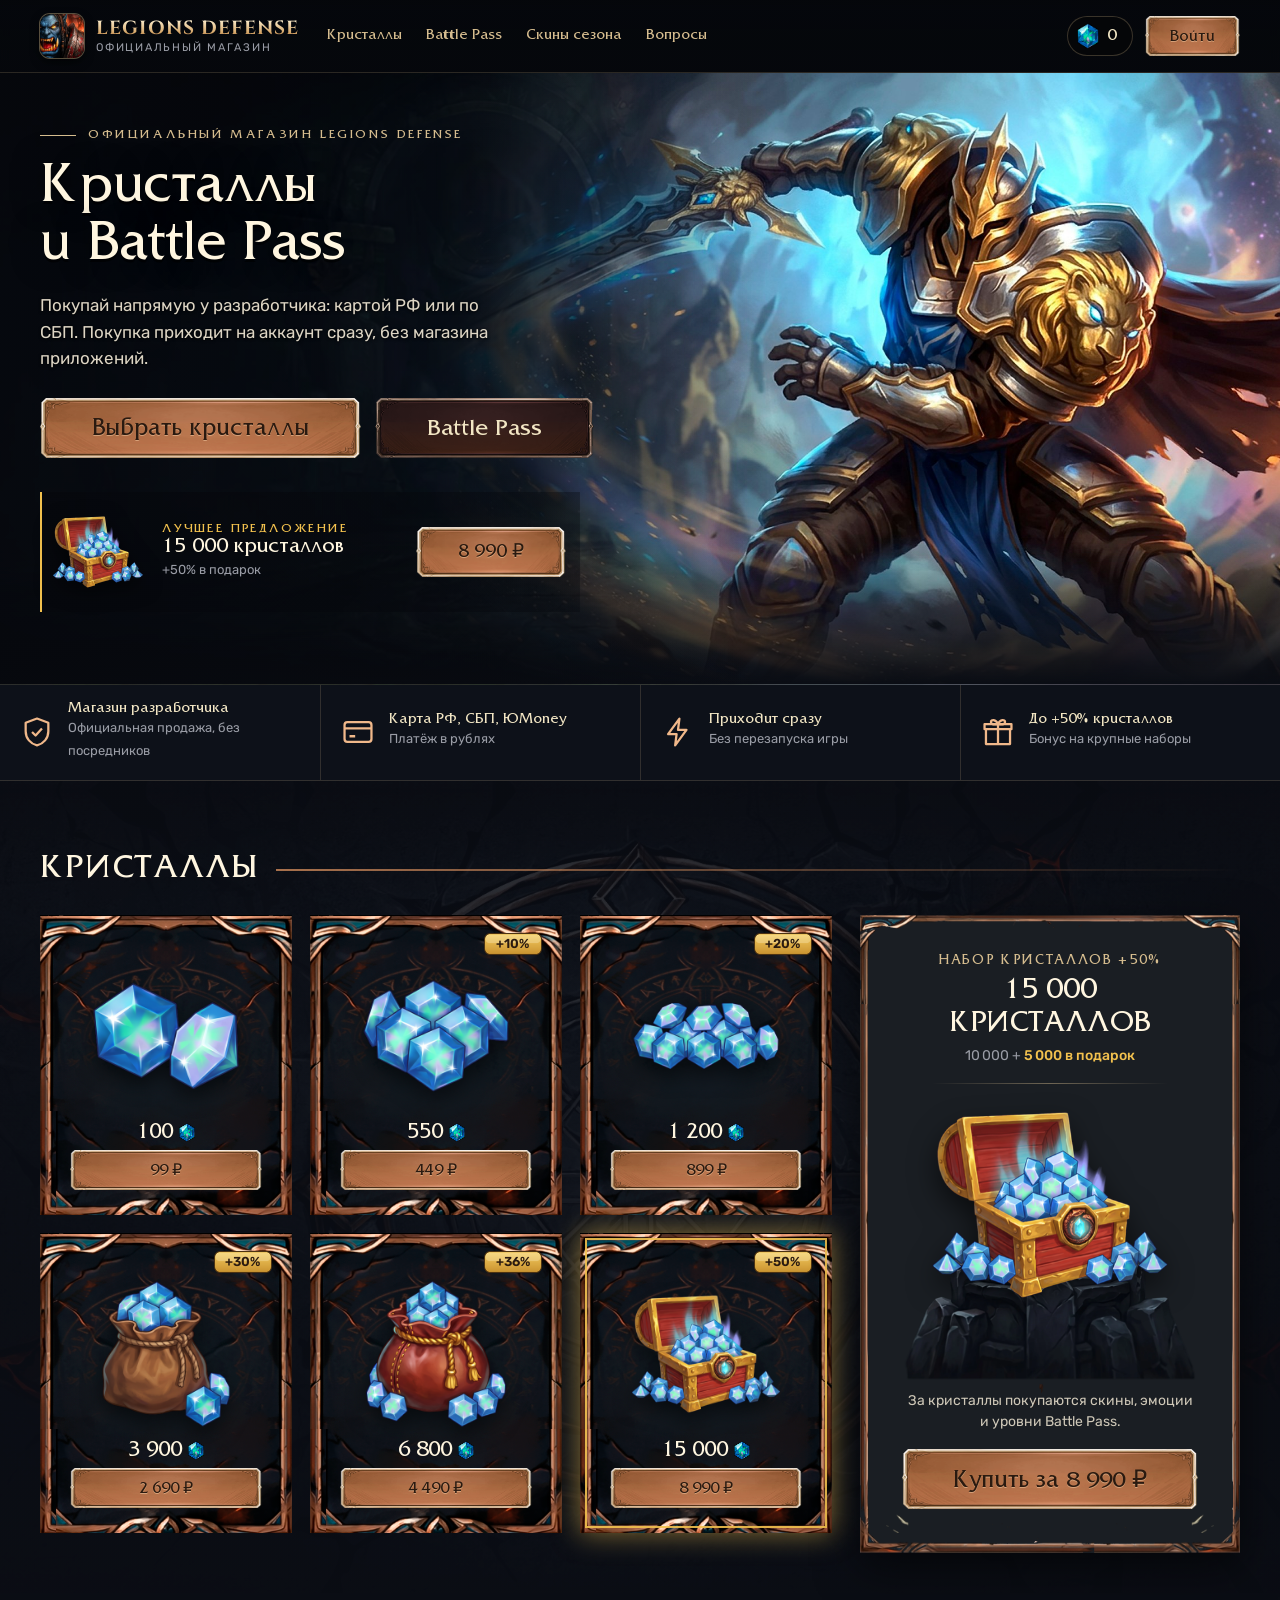
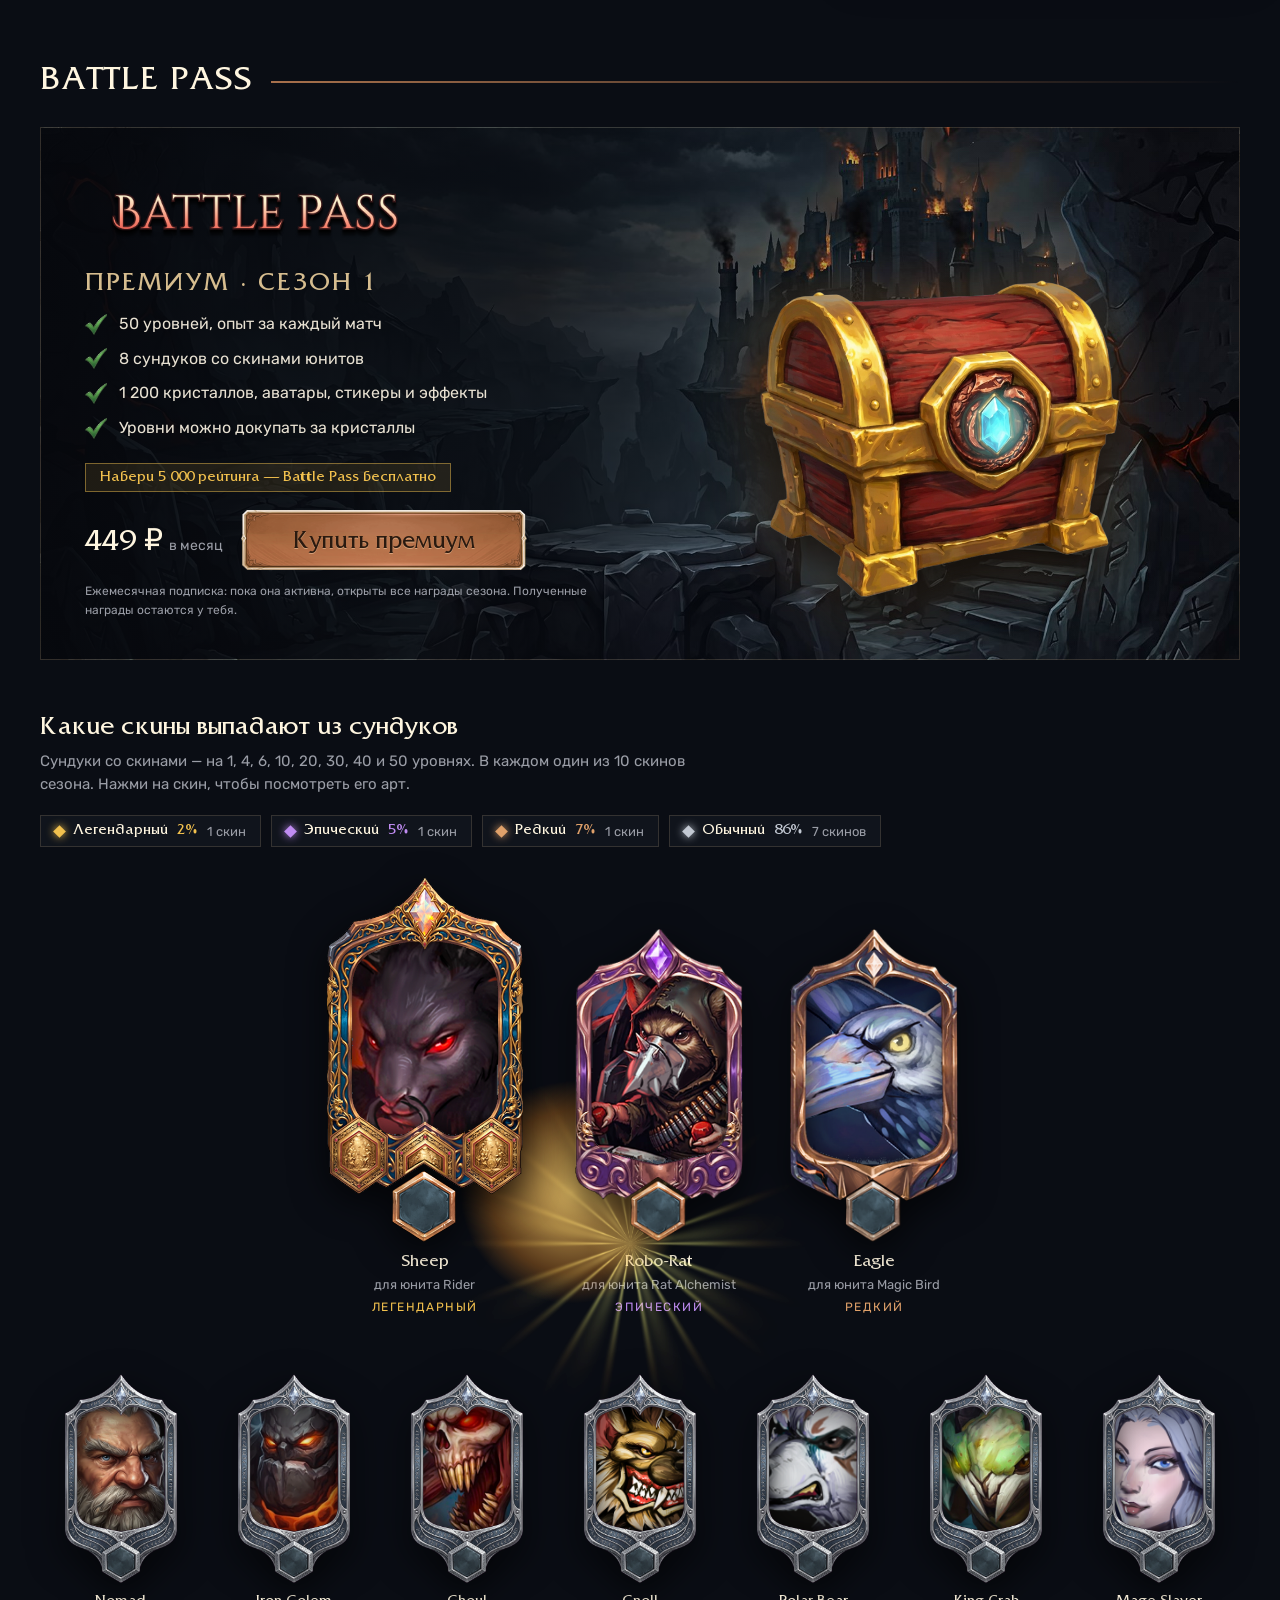
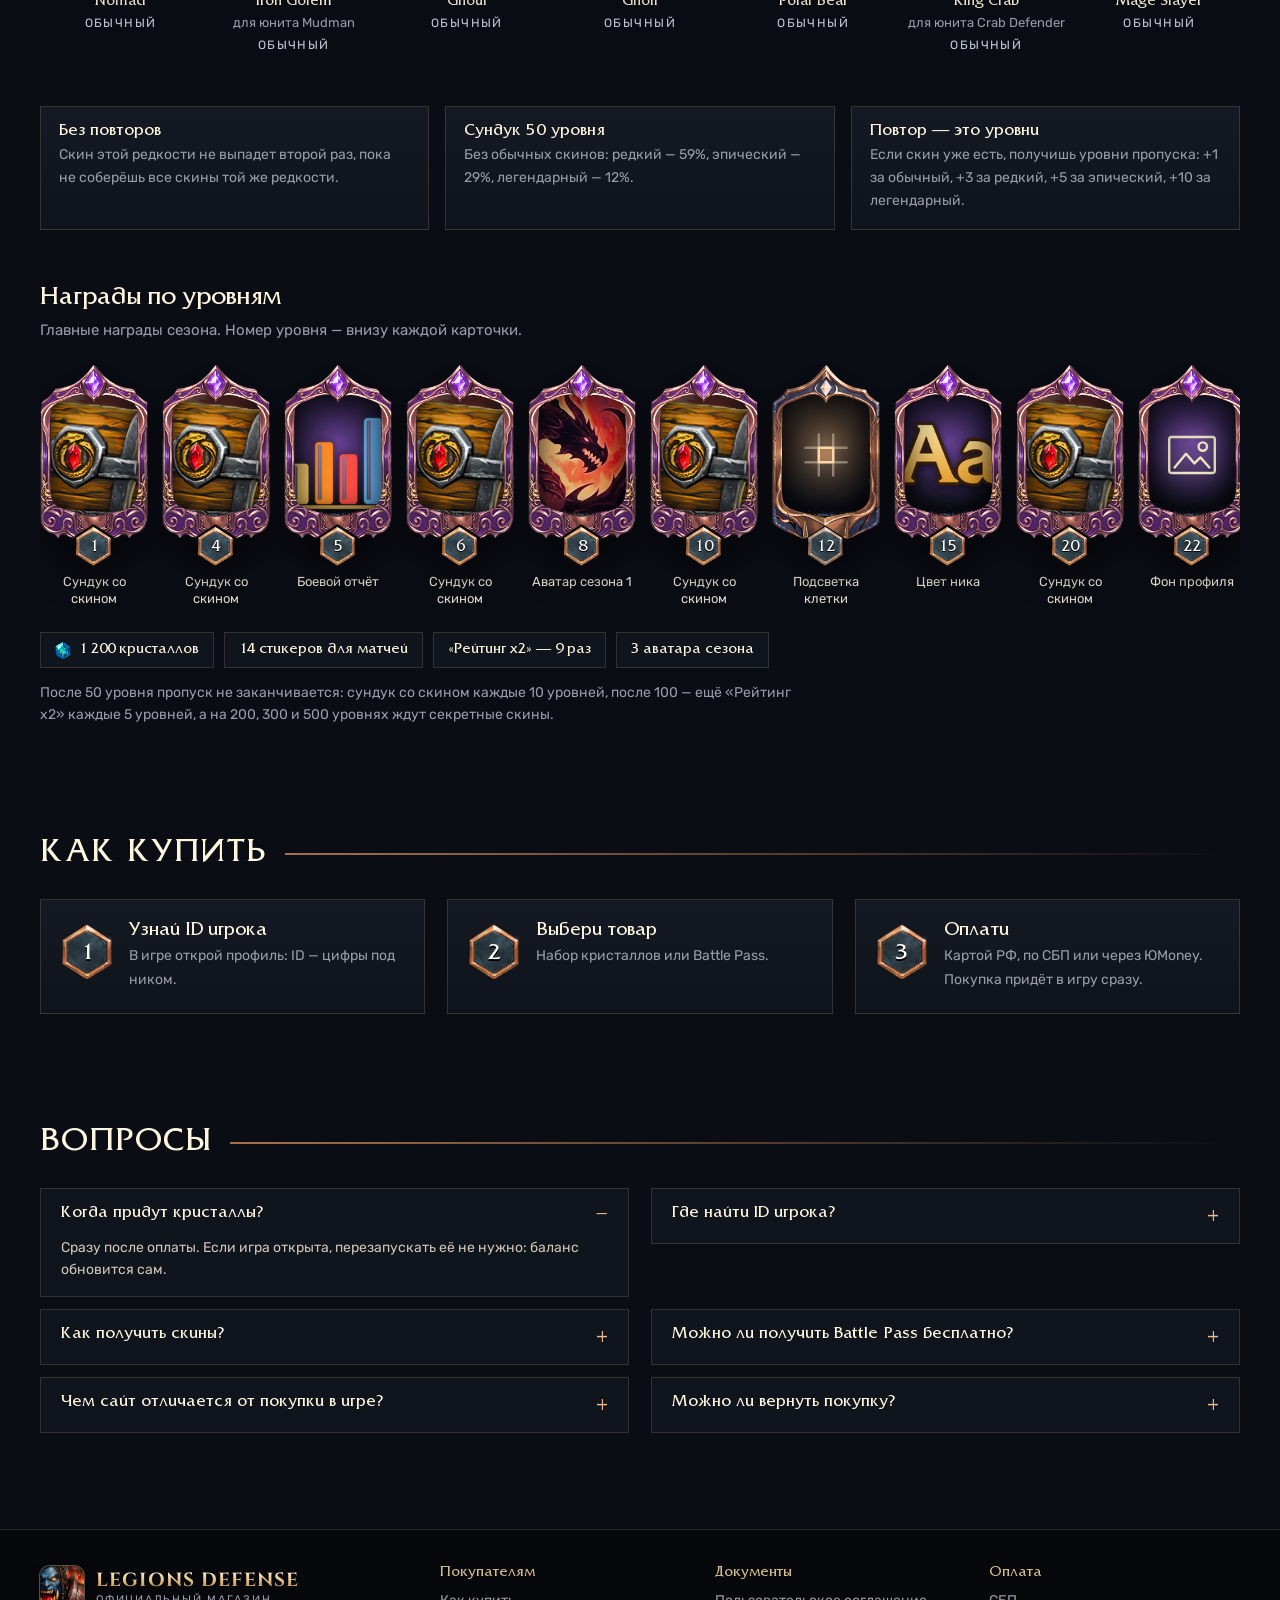
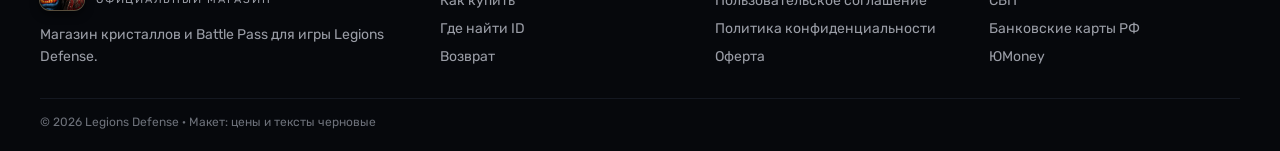
==== commit 92177f83: "upd(web): rich common frame, legendary glow and skin splash art on the official shop Co-Authored-By:" ====
--- a/ld/index.html
+++ b/ld/index.html
@@ -152,6 +152,42 @@
 .top3 .skin .gcard { width: min(100%, 168px); } .top3 .skin.leg .gcard { width: min(100%, 196px); }
 .commons .skin .gcard { width: min(100%, 112px); }
 .skin:hover .gcard { transform: translateY(-5px); }
+.skin[role="button"] { cursor: pointer; }
+.skin[role="button"]:focus-visible { outline: none; } .skin[role="button"]:focus-visible .nm { text-decoration: underline; text-underline-offset: 4px; }
+.skin .see { margin-top: 6px; font: 12px var(--body); color: var(--copper-hi); opacity: 0; transition: opacity .2s; }
+.skin:hover .see, .skin:focus-visible .see { opacity: 1; }
+/* легендарный: за рамкой медленно вращаются золотые лучи и дышит свечение, по картинке пробегает блик */
+.skin.leg .gcard { isolation: isolate; }
+.skin.leg .gcard::before { content: ''; position: absolute; left: 50%; top: 44%; width: 210%; aspect-ratio: 1; z-index: -1; pointer-events: none;
+  background: url(img/fx_rays_gold.png) center / contain no-repeat; animation: legrays 26s linear infinite; opacity: 1; filter: brightness(1.35); }
+.skin.leg .gcard::after { content: ''; position: absolute; left: 50%; top: 46%; width: 150%; aspect-ratio: 1; z-index: -1; pointer-events: none; border-radius: 50%;
+  background: radial-gradient(closest-side, rgba(255,210,110,.85), rgba(255,150,40,.32) 55%, transparent 76%); animation: legglow 2.8s ease-in-out infinite alternate; }
+.skin.leg .gcard .fr { animation: legrim 2.8s ease-in-out infinite alternate; }
+@keyframes legrim { from { filter: drop-shadow(0 0 6px rgba(255,200,90,.7)) drop-shadow(0 10px 18px rgba(0,0,0,.7)); } to { filter: drop-shadow(0 0 14px rgba(255,205,100,1)) drop-shadow(0 0 30px rgba(255,150,40,.7)); } }
+.skin.leg .gcard .art > i::before { content: ''; position: absolute; inset: -20% -70%; z-index: 2; pointer-events: none; mix-blend-mode: screen;
+  background: linear-gradient(105deg, transparent 42%, rgba(255,226,160,.45) 48%, rgba(255,250,235,.9) 50%, rgba(255,226,160,.45) 52%, transparent 58%);
+  transform: translateX(-60%); animation: legshine 5s ease-in-out infinite; }
+@keyframes legrays { from { transform: translate(-50%, -50%) rotate(0); } to { transform: translate(-50%, -50%) rotate(360deg); } }
+@keyframes legglow { from { opacity: .5; transform: translate(-50%, -50%) scale(.9); } to { opacity: 1; transform: translate(-50%, -50%) scale(1.06); } }
+@keyframes legshine { 0%, 55% { transform: translateX(-60%); } 80%, 100% { transform: translateX(60%); } }
+
+/* ---------- окно с артом скина ---------- */
+.sk-overlay { position: fixed; inset: 0; z-index: 110; display: grid; place-items: center; padding: 16px; background: rgba(3,5,9,.86); opacity: 0; transition: opacity .25s; }
+.sk-overlay.open { opacity: 1; }
+.sk-modal { position: relative; width: min(940px, 100%); max-height: calc(100vh - 32px); overflow: auto; border: 26px solid transparent; border-image: url(img/ld_window.png) 110 fill / 38px stretch;
+  transform: translateY(14px) scale(.98); transition: transform .3s; }
+.sk-overlay.open .sk-modal { transform: none; }
+.sk-modal[data-r="legendary"] { filter: drop-shadow(0 0 22px rgba(242,193,78,.45)); }
+.sk-art { position: relative; aspect-ratio: 16 / 9; margin: -6px -6px 0; overflow: hidden; background: #0b0f16; }
+.sk-art img { width: 100%; height: 100%; object-fit: cover; display: block; animation: skzoom 12s ease-out both; }
+.sk-art::after { content: ''; position: absolute; inset: 0; background: linear-gradient(0deg, rgba(14,17,24,.95) 0%, rgba(14,17,24,0) 34%); pointer-events: none; }
+@keyframes skzoom { from { transform: scale(1.08); } to { transform: scale(1); } }
+.sk-info { position: relative; display: flex; align-items: flex-end; justify-content: space-between; gap: 18px; flex-wrap: wrap; margin-top: -86px; padding: 0 14px 6px; }
+.sk-info .rar { font: 13px var(--body); letter-spacing: .14em; text-transform: uppercase; }
+.sk-info h3 { margin: 4px 0 4px; font: 40px/1 var(--display); font-weight: 400; color: #fff6e0; text-shadow: 0 2px 0 #000, 0 0 18px rgba(0,0,0,.8); }
+.sk-info p { margin: 0; color: #d7d0c0; font-size: 15px; text-shadow: 0 1px 2px #000; }
+.sk-close { position: absolute; right: 2px; top: 2px; z-index: 3; width: 38px; height: 38px; border-radius: 50%; border: 1px solid rgba(214,189,143,.4); cursor: pointer; font-size: 24px; line-height: 1; color: var(--cream); background: rgba(6,8,13,.75); }
+@media (prefers-reduced-motion: reduce) { .skin.leg .gcard::before, .skin.leg .gcard::after, .skin.leg .gcard .art > i::before, .skin.leg .gcard .fr, .sk-art img { animation: none; } }
 .skin .nm { margin-top: 10px; font: 17px/1.2 var(--display); color: #fff6e0; }
 .commons .skin .nm { font-size: 15px; }
 .skin .un { margin-top: 2px; font-size: 13px; color: var(--muted); }
@@ -186,8 +222,9 @@
 .gcard[data-r="legendary"] { --cp: polygon(41.9% 17.2%, 30.7% 18.5%, 24.7% 19.7%, 20.3% 21.0%, 17.8% 22.2%, 15.6% 23.5%, 14.2% 24.7%, 13.2% 26.0%, 12.6% 27.2%, 12.1% 28.5%, 12.1% 29.8%, 11.8% 31.0%, 11.8% 32.3%, 11.8% 33.5%, 11.8% 34.8%, 11.8% 36.0%, 11.8% 37.3%, 11.8% 38.5%, 11.8% 39.8%, 11.8% 41.1%, 11.8% 42.3%, 11.8% 43.6%, 11.8% 44.8%, 12.1% 46.1%, 11.8% 47.3%, 11.8% 48.6%, 11.5% 49.9%, 11.5% 51.1%, 11.8% 52.4%, 11.8% 53.6%, 11.5% 54.9%, 11.5% 56.1%, 11.5% 57.4%, 11.8% 58.6%, 11.8% 59.9%, 12.1% 61.2%, 12.6% 62.4%, 13.7% 63.7%, 15.1% 64.9%, 17.3% 66.2%, 20.5% 67.4%, 23.8% 68.7%, 27.4% 69.9%, 33.4% 71.4%, 66.0% 71.4%, 73.2% 69.9%, 76.4% 68.7%, 80.0% 67.4%, 83.0% 66.2%, 85.2% 64.9%, 86.3% 63.7%, 87.4% 62.4%, 87.9% 61.2%, 88.2% 59.9%, 87.7% 58.6%, 87.7% 57.4%, 87.7% 56.1%, 87.7% 54.9%, 87.7% 53.6%, 87.7% 52.4%, 88.2% 51.1%, 88.5% 49.9%, 88.5% 48.6%, 88.5% 47.3%, 88.5% 46.1%, 88.2% 44.8%, 88.2% 43.6%, 88.2% 42.3%, 88.2% 41.1%, 88.2% 39.8%, 88.2% 38.5%, 88.2% 37.3%, 88.2% 36.0%, 88.2% 34.8%, 88.2% 33.5%, 88.2% 32.3%, 88.2% 31.0%, 87.9% 29.8%, 87.7% 28.5%, 87.4% 27.2%, 86.8% 26.0%, 85.8% 24.7%, 84.4% 23.5%, 81.9% 22.2%, 79.5% 21.0%, 75.1% 19.7%, 69.3% 18.5%, 57.3% 17.2%); }
 .gcard[data-r="epic"] { --rc: rgba(180,107,255,.55); }
 .gcard[data-r="epic"] { --cp: polygon(36.1% 14.2%, 27.9% 15.7%, 21.9% 17.0%, 15.0% 18.4%, 11.5% 19.9%, 9.8% 21.2%, 9.3% 22.7%, 9.0% 24.2%, 9.0% 25.5%, 9.0% 26.9%, 9.0% 28.4%, 9.0% 29.7%, 9.0% 31.2%, 9.3% 32.7%, 9.3% 34.0%, 9.3% 35.4%, 9.3% 36.9%, 8.7% 38.2%, 8.7% 39.7%, 8.7% 41.1%, 8.7% 42.5%, 8.7% 43.9%, 8.7% 45.4%, 8.7% 46.9%, 8.7% 48.2%, 8.7% 49.6%, 8.7% 51.1%, 8.7% 52.4%, 8.7% 53.9%, 8.7% 55.3%, 8.7% 56.7%, 8.7% 58.1%, 8.7% 59.6%, 8.7% 60.9%, 9.0% 62.4%, 9.3% 63.8%, 9.8% 65.2%, 9.8% 66.6%, 10.9% 68.1%, 12.8% 69.4%, 16.1% 70.9%, 22.7% 72.3%, 31.7% 73.6%, 46.2% 75.3%, 55.7% 75.3%, 68.6% 73.6%, 78.7% 72.3%, 88.5% 70.9%, 86.9% 69.4%, 88.8% 68.1%, 90.7% 66.6%, 91.0% 65.2%, 91.5% 63.8%, 91.8% 62.4%, 91.8% 60.9%, 91.8% 59.6%, 91.5% 58.1%, 91.5% 56.7%, 91.8% 55.3%, 91.8% 53.9%, 91.8% 52.4%, 91.8% 51.1%, 91.8% 49.6%, 91.8% 48.2%, 91.3% 46.9%, 91.0% 45.4%, 91.0% 43.9%, 91.0% 42.5%, 91.5% 41.1%, 91.5% 39.7%, 91.5% 38.2%, 91.5% 36.9%, 91.3% 35.4%, 91.3% 34.0%, 91.3% 32.7%, 91.3% 31.2%, 91.3% 29.7%, 91.3% 28.4%, 91.3% 26.9%, 91.3% 25.5%, 91.0% 24.2%, 90.7% 22.7%, 90.4% 21.2%, 89.1% 19.9%, 86.1% 18.4%, 80.3% 17.0%, 73.8% 15.7%, 41.3% 14.2%); }
-.gcard[data-r="common"] { --rc: rgba(195,201,211,.35); }
-.gcard[data-r="common"] { --cp: polygon(36.1% 14.2%, 27.6% 15.7%, 21.0% 17.1%, 14.2% 18.6%, 10.7% 20.1%, 8.5% 21.5%, 7.9% 22.8%, 8.2% 24.3%, 8.2% 25.8%, 8.2% 27.2%, 7.9% 28.7%, 7.9% 30.2%, 7.9% 31.6%, 7.9% 33.1%, 7.9% 34.6%, 7.9% 36.0%, 7.9% 37.5%, 7.9% 38.8%, 7.9% 40.3%, 7.9% 41.7%, 7.9% 43.2%, 7.9% 44.7%, 7.9% 46.1%, 7.9% 47.6%, 7.9% 49.0%, 7.9% 50.5%, 7.9% 52.0%, 7.9% 53.3%, 7.9% 54.8%, 7.9% 56.2%, 7.9% 57.7%, 7.9% 59.2%, 7.9% 60.6%, 7.9% 62.1%, 7.9% 63.5%, 8.2% 65.0%, 8.7% 66.5%, 9.6% 67.9%, 10.7% 69.3%, 13.4% 70.7%, 17.8% 72.2%, 25.7% 73.6%, 36.6% 75.1%, 48.1% 76.7%, 49.2% 76.7%, 61.5% 75.1%, 75.7% 73.6%, 81.7% 72.2%, 85.2% 70.7%, 87.7% 69.3%, 89.3% 67.9%, 90.4% 66.5%, 91.0% 65.0%, 91.5% 63.5%, 91.5% 62.1%, 91.8% 60.6%, 91.8% 59.2%, 91.8% 57.7%, 91.8% 56.2%, 91.8% 54.8%, 91.5% 53.3%, 91.5% 52.0%, 91.5% 50.5%, 92.3% 49.0%, 92.3% 47.6%, 91.8% 46.1%, 91.5% 44.7%, 91.5% 43.2%, 91.3% 41.7%, 91.3% 40.3%, 91.3% 38.8%, 91.3% 37.5%, 91.3% 36.0%, 91.0% 34.6%, 91.0% 33.1%, 91.0% 31.6%, 91.0% 30.2%, 91.0% 28.7%, 91.0% 27.2%, 91.0% 25.8%, 91.0% 24.3%, 90.7% 22.8%, 90.2% 21.5%, 90.2% 20.1%, 87.7% 18.6%, 82.5% 17.1%, 76.8% 15.7%, 39.9% 14.2%); }
+/* обычная рамка — богаче, серебро с рунами (нарисована по игровой обычной), окно чуть шире */
+.gcard[data-r="common"] { --rc: rgba(195,201,211,.35); --in: 14% 9.5% 23% 9%; }
+.gcard[data-r="common"] { --cp: polygon(36.6% 15.1%, 26.5% 16.5%, 19.9% 17.9%, 14.8% 19.3%, 12.0% 20.8%, 10.7% 22.1%, 10.1% 23.6%, 10.1% 24.9%, 10.1% 26.4%, 9.8% 27.8%, 9.8% 29.1%, 9.8% 30.6%, 9.8% 32.1%, 9.8% 33.4%, 9.8% 34.8%, 9.8% 36.2%, 9.8% 37.6%, 9.8% 39.1%, 9.8% 40.4%, 9.8% 41.9%, 9.8% 43.3%, 9.8% 44.7%, 9.8% 46.1%, 9.8% 47.4%, 9.8% 48.9%, 9.8% 50.4%, 9.8% 51.7%, 9.8% 53.1%, 9.8% 54.6%, 9.8% 55.9%, 9.8% 57.4%, 9.8% 58.7%, 9.8% 60.2%, 9.8% 61.6%, 9.8% 63.0%, 10.1% 64.4%, 10.4% 65.9%, 11.2% 67.2%, 12.6% 68.7%, 14.8% 70.0%, 18.0% 71.4%, 24.6% 72.9%, 34.7% 74.2%, 48.6% 75.8%, 51.4% 75.8%, 65.3% 74.2%, 75.4% 72.9%, 82.0% 71.4%, 85.2% 70.0%, 87.4% 68.7%, 88.8% 67.2%, 89.6% 65.9%, 89.9% 64.4%, 89.9% 63.0%, 89.9% 61.6%, 89.9% 60.2%, 89.9% 58.7%, 89.9% 57.4%, 89.9% 55.9%, 89.9% 54.6%, 89.9% 53.1%, 89.9% 51.7%, 89.9% 50.4%, 89.9% 48.9%, 89.9% 47.4%, 89.9% 46.1%, 89.9% 44.7%, 89.9% 43.3%, 89.9% 41.9%, 89.9% 40.4%, 89.9% 39.1%, 89.9% 37.6%, 89.9% 36.2%, 89.9% 34.8%, 89.9% 33.4%, 89.9% 32.1%, 89.9% 30.6%, 89.9% 29.1%, 89.9% 27.8%, 89.9% 26.4%, 89.9% 24.9%, 89.9% 23.6%, 89.1% 22.1%, 87.7% 20.8%, 85.2% 19.3%, 80.1% 17.9%, 73.5% 16.5%, 63.4% 15.1%); }
 .gcard[data-r="rare"] { --rc: rgba(224,161,106,.45); }
 .gcard[data-r="rare"] { --cp: polygon(38.0% 14.2%, 28.1% 15.7%, 22.4% 17.0%, 15.3% 18.4%, 11.5% 19.9%, 9.3% 21.4%, 8.5% 22.7%, 8.5% 24.2%, 8.5% 25.6%, 8.5% 27.1%, 8.5% 28.4%, 8.5% 29.9%, 8.5% 31.3%, 8.5% 32.8%, 8.5% 34.1%, 8.5% 35.6%, 8.5% 37.0%, 8.5% 38.5%, 8.5% 39.8%, 8.5% 41.3%, 8.5% 42.8%, 8.5% 44.2%, 8.5% 45.5%, 8.2% 47.0%, 8.2% 48.5%, 8.2% 49.9%, 8.2% 51.2%, 8.2% 52.7%, 8.2% 54.2%, 8.2% 55.6%, 8.2% 57.0%, 8.2% 58.4%, 8.2% 59.9%, 8.2% 61.3%, 8.2% 62.7%, 8.5% 64.1%, 8.7% 65.6%, 9.3% 67.1%, 10.1% 68.4%, 12.0% 69.8%, 15.6% 71.3%, 21.3% 72.8%, 30.3% 74.1%, 53.0% 75.7%, 53.3% 75.7%, 69.4% 74.1%, 79.8% 72.8%, 84.4% 71.3%, 87.2% 69.8%, 89.3% 68.4%, 90.4% 67.1%, 91.3% 65.6%, 91.5% 64.1%, 91.8% 62.7%, 91.8% 61.3%, 92.1% 59.9%, 91.5% 58.4%, 91.5% 57.0%, 92.1% 55.6%, 91.8% 54.2%, 91.8% 52.7%, 91.8% 51.2%, 91.8% 49.9%, 91.8% 48.5%, 91.8% 47.0%, 91.5% 45.5%, 91.5% 44.2%, 91.0% 42.8%, 91.5% 41.3%, 91.5% 39.8%, 91.5% 38.5%, 91.5% 37.0%, 91.5% 35.6%, 91.5% 34.1%, 91.3% 32.8%, 91.3% 31.3%, 91.3% 29.9%, 91.3% 28.4%, 91.3% 27.1%, 91.3% 25.6%, 91.3% 24.2%, 91.0% 22.7%, 90.4% 21.4%, 88.8% 19.9%, 85.5% 18.4%, 79.2% 17.0%, 71.9% 15.7%, 38.8% 14.2%); }
 
@@ -290,6 +327,8 @@
   .commons .skin:last-child:nth-child(3n+1) { grid-column: 2; }   /* седьмой обычный — по центру последнего ряда */
   .skin .nm { font-size: 15px; } .skin .un { font-size: 12px; } .skin .rar { font-size: 11px; letter-spacing: .06em; }
   .subh { font-size: 22px; }
+  .sk-modal { border-width: 18px; border-image-width: 28px; } .sk-info { margin-top: 10px; padding: 0 4px 4px; } .sk-info h3 { font-size: 30px; } .sk-art::after { display: none; }
+  .skin .see { display: none; }
   footer .wrap { grid-template-columns: 1fr; }
 }
 @media (prefers-reduced-motion: reduce) { .stage .pk { animation: none; } html { scroll-behavior: auto; } }
@@ -359,7 +398,7 @@
 
       <div class="sub" id="pass-skins">
         <h3 class="subh">Какие скины выпадают из сундуков</h3>
-        <p class="lede">Сундуки со скинами — на 1, 4, 6, 10, 20, 30, 40 и 50 уровнях. В каждом один из 10 скинов сезона.</p>
+        <p class="lede">Сундуки со скинами — на 1, 4, 6, 10, 20, 30, 40 и 50 уровнях. В каждом один из 10 скинов сезона. Нажми на скин, чтобы посмотреть его арт.</p>
         <div class="odds" id="odds"></div>
         <div class="drops"><div class="top3" id="top3"></div><div class="commons" id="commons"></div></div>
         <div class="rules">
@@ -414,6 +453,17 @@
     <div class="legal">© 2026 Legions Defense · Макет: цены и тексты черновые</div>
   </div>
 </footer>
+
+<div class="sk-overlay" id="skinView" hidden>
+  <div class="sk-modal" role="dialog" aria-modal="true" aria-labelledby="skName">
+    <button class="sk-close" type="button" aria-label="Закрыть">×</button>
+    <div class="sk-art"><img id="skArt" alt=""></div>
+    <div class="sk-info">
+      <div><div class="rar" id="skRar"></div><h3 id="skName"></h3><p id="skDesc"></p></div>
+      <button class="btn copper lg" data-buy="bundle:bp">Купить премиум</button>
+    </div>
+  </div>
+</div>
 
 <script src="shared/data.js"></script>
 <script>
@@ -496,10 +546,30 @@
 const count = r => POOL.filter(x => x.r === r).length;
 document.getElementById('odds').innerHTML = Object.entries(R).map(([k, v]) =>
   `<span style="--c:${v.color}"><i></i>${v.label} <b>${v.chance}%</b><small>${count(k) === 1 ? '1 скин' : count(k) + ' скинов'}</small></span>`).join('');
-const skin = x => `<article class="skin${x.r === 'legendary' ? ' leg' : ''}">${card(pic(x.img), x.r)}
-  <div class="nm">${x.name}</div>${x.unit !== x.name ? `<div class="un">для юнита ${x.unit}</div>` : ''}<div class="rar" style="color:${R[x.r].color}">${R[x.r].label}</div></article>`;
+const skin = (x, i) => `<article class="skin${x.r === 'legendary' ? ' leg' : ''}" role="button" tabindex="0" data-skin="${POOL.indexOf(x)}" aria-label="${x.name}: показать арт скина">${card(pic(x.img), x.r)}
+  <div class="nm">${x.name}</div>${x.unit !== x.name ? `<div class="un">для юнита ${x.unit}</div>` : ''}<div class="rar" style="color:${R[x.r].color}">${R[x.r].label}</div><div class="see">Смотреть арт</div></article>`;
 document.getElementById('top3').innerHTML = POOL.filter(x => x.r !== 'common').map(skin).join('');
 document.getElementById('commons').innerHTML = POOL.filter(x => x.r === 'common').map(skin).join('');
+
+// клик по скину — большой арт
+const view = document.getElementById('skinView');
+let lastFocus = null;
+function openSkin(i) {
+  const x = POOL[i], r = R[x.r];
+  view.querySelector('.sk-modal').dataset.r = x.r;
+  const art = document.getElementById('skArt'); art.src = `img/${x.img.replace('s1_skin_', 'splash_')}.jpg`; art.alt = `${x.name} — арт скина`;
+  art.style.animation = 'none'; void art.offsetWidth; art.style.animation = '';
+  const rar = document.getElementById('skRar'); rar.textContent = `${r.label} · шанс ${r.chance}%`; rar.style.color = r.color;
+  document.getElementById('skName').textContent = x.name;
+  document.getElementById('skDesc').textContent = `Скин для юнита ${x.unit}. Выпадает из сундуков Battle Pass.`;
+  lastFocus = document.activeElement; view.hidden = false;
+  setTimeout(() => view.classList.add('open'), 16); view.querySelector('.sk-close').focus();
+}
+function closeSkin() { view.classList.remove('open'); setTimeout(() => { view.hidden = true; }, 250); if (lastFocus) lastFocus.focus(); }
+document.getElementById('pass-skins').addEventListener('click', e => { const c = e.target.closest('[data-skin]'); if (c) openSkin(+c.dataset.skin); });
+document.getElementById('pass-skins').addEventListener('keydown', e => { const c = e.target.closest('[data-skin]'); if (c && (e.key === 'Enter' || e.key === ' ')) { e.preventDefault(); openSkin(+c.dataset.skin); } });
+view.addEventListener('click', e => { if (e.target === view || e.target.closest('.sk-close')) closeSkin(); if (e.target.closest('[data-buy]')) closeSkin(); });
+document.addEventListener('keydown', e => { if (e.key === 'Escape' && !view.hidden) closeSkin(); });
 
 // награды без своей иконки в игре — простые значки
 const SVG = {
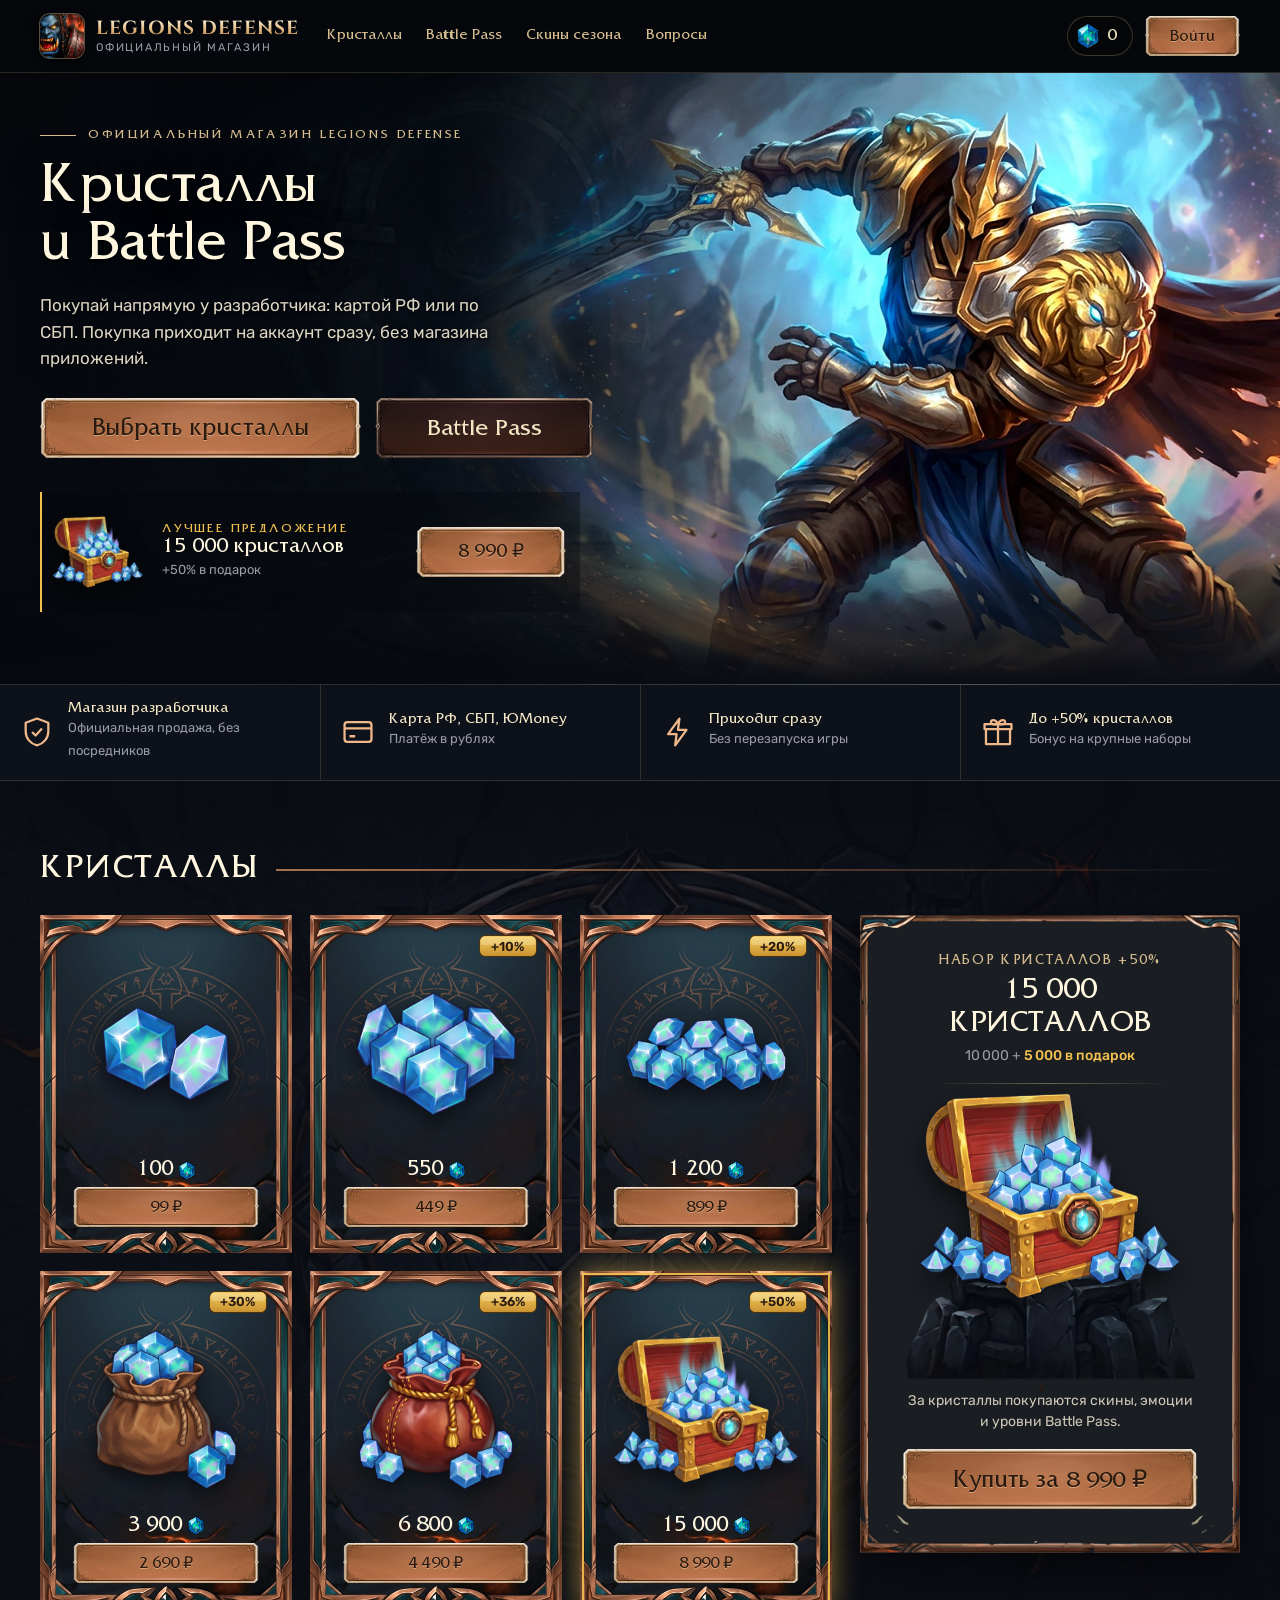
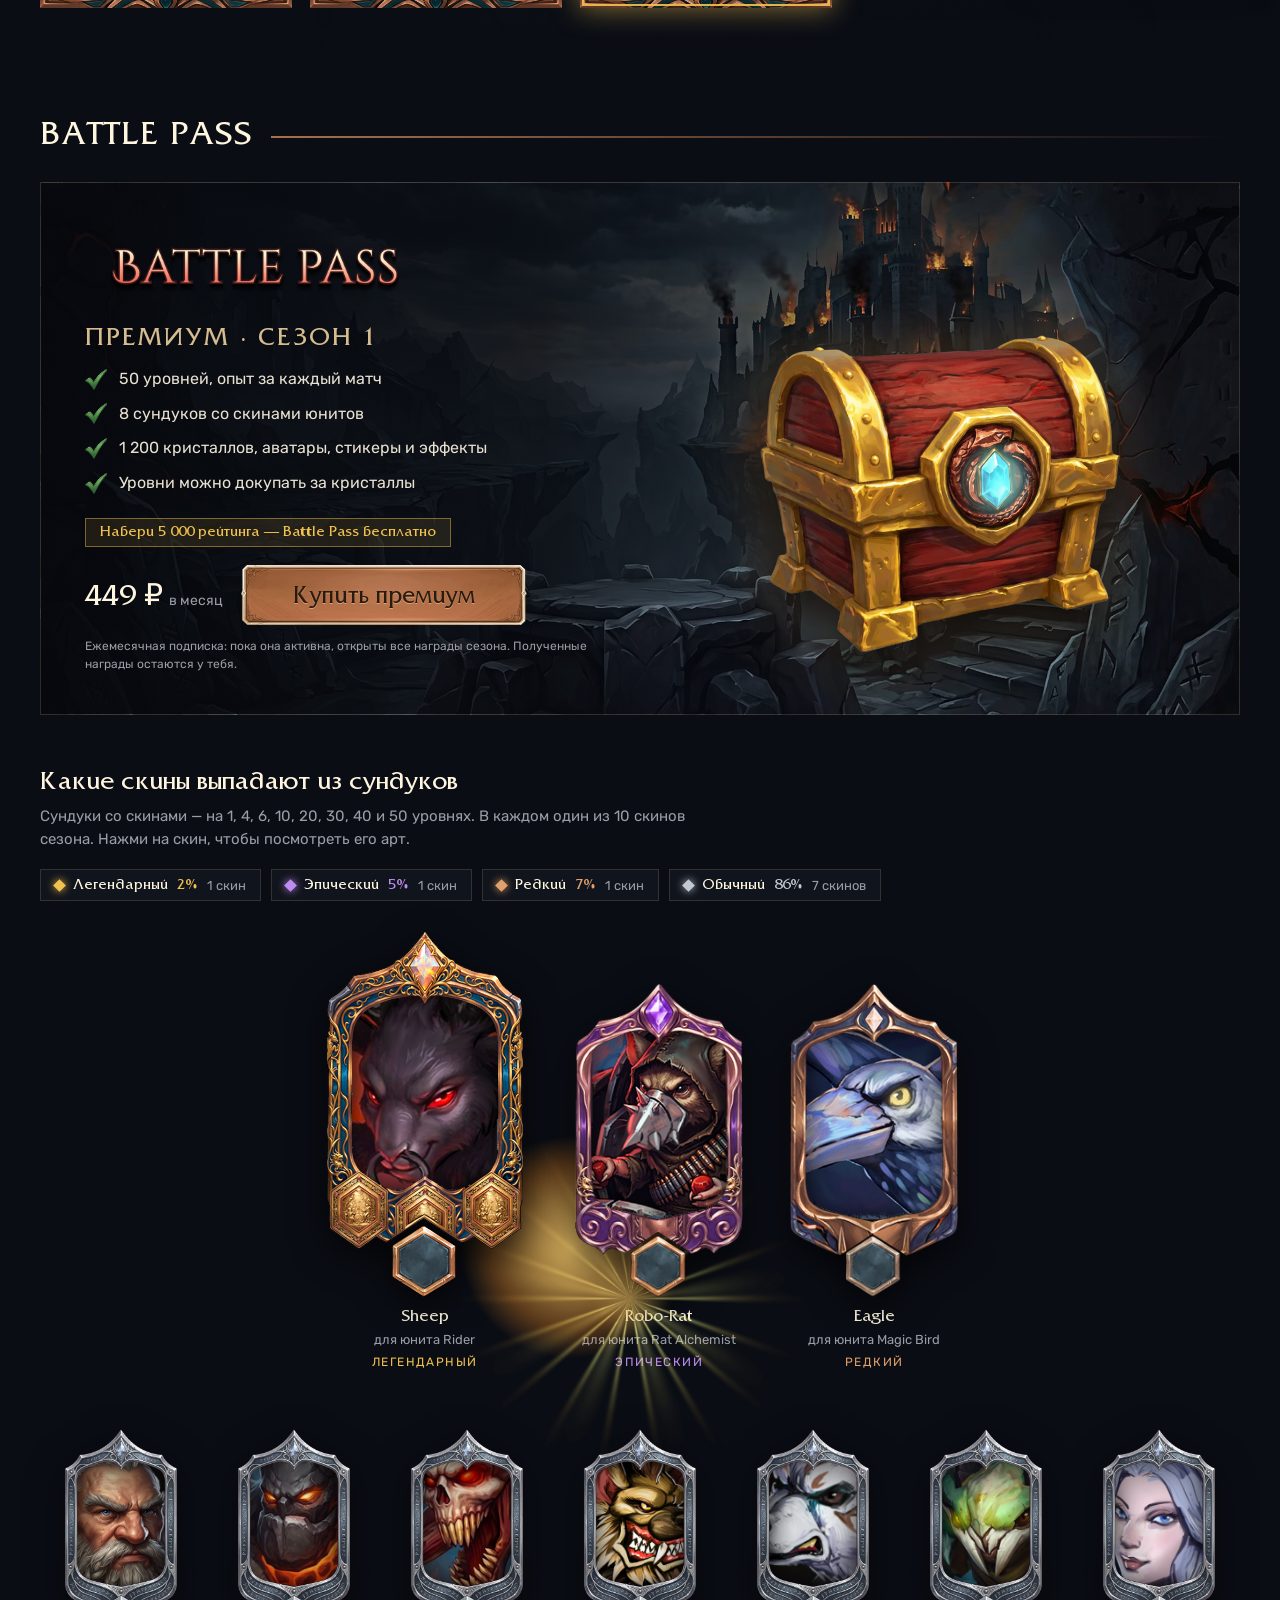
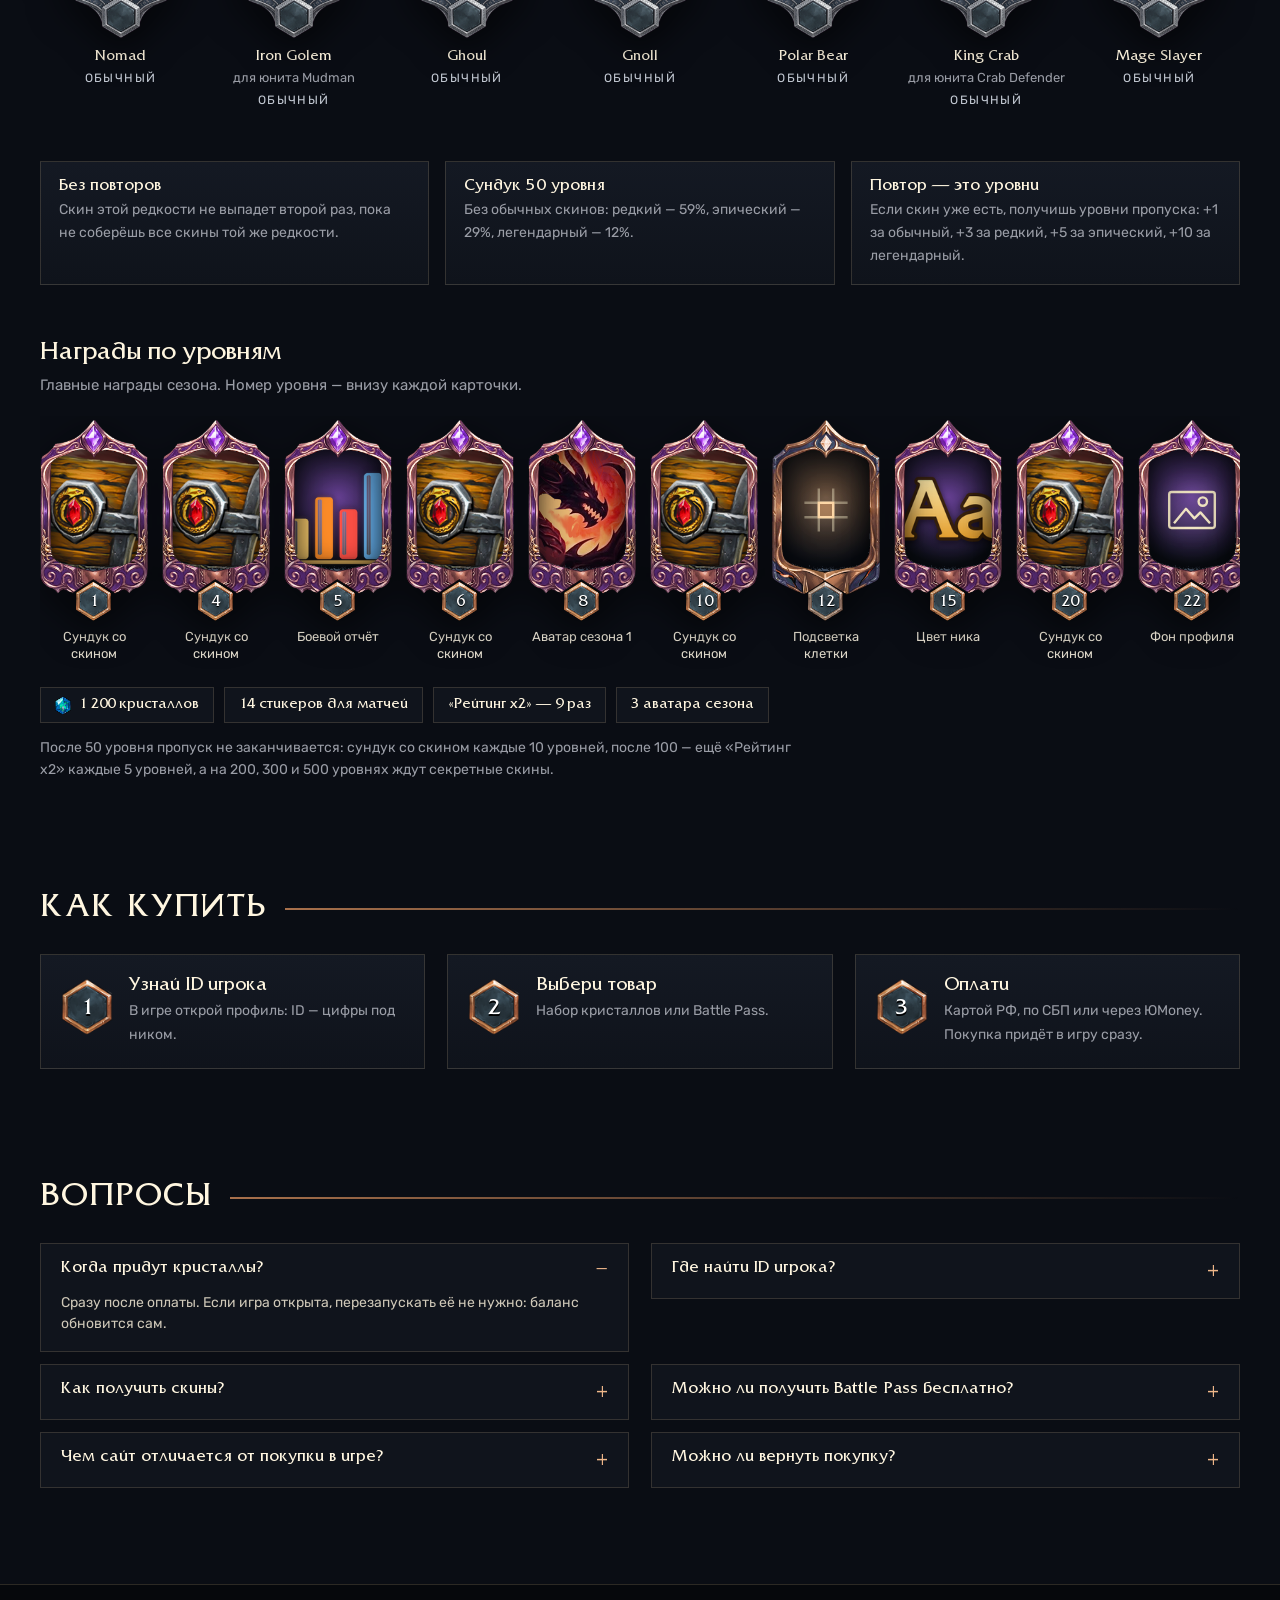
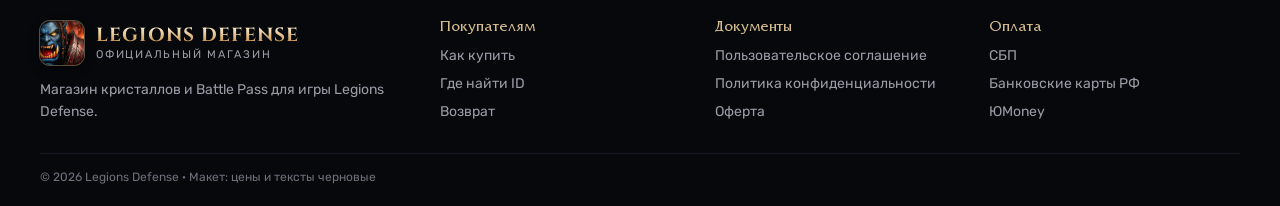
==== commit b9369e37: "upd(web): clean crisp crystal tile frame, full-res pack icons, bigger chest Co-Authored-By: Claude O" ====
--- a/ld/index.html
+++ b/ld/index.html
@@ -90,18 +90,19 @@
 #crystals { background: linear-gradient(rgba(10,13,20,.86), rgba(10,13,20,.94)), url(img/ld_stone.jpg) 50% 50% / cover; }
 .shop { display: grid; grid-template-columns: 1fr 380px; gap: 28px; align-items: start; }
 .tiles { display: grid; grid-template-columns: repeat(3, 1fr); gap: 18px; }
-.tile { position: relative; aspect-ratio: 420 / 500; display: flex; flex-direction: column; align-items: center; padding: 0; cursor: pointer; text-align: center;
-  border: solid transparent; border-image: url(img/ld_tile.png) 70 fill / 14% 16.667% stretch; background: none; transition: transform .15s, filter .15s; }
+/* рамка плитки — чистая перерисовка игровой (в игре у спрайта завитки внахлёст и он мыльный), целиком в родных пропорциях 896×1200 */
+.tile { position: relative; aspect-ratio: 896 / 1200; display: flex; flex-direction: column; align-items: center; padding: 0; cursor: pointer; text-align: center;
+  border: 0; background: #11161e url(img/ld_tile.jpg) center / 100% 100% no-repeat; transition: transform .15s, filter .15s; }
 .tile:hover { transform: translateY(-3px); filter: brightness(1.08); }
 .tile.on { filter: drop-shadow(0 0 0 #000) drop-shadow(0 0 14px rgba(242,193,78,.55)); }
 .tile.on::after { content: ''; position: absolute; inset: 2px; border: 2px solid rgba(242,193,78,.9); pointer-events: none; }
-.tile .badge { position: absolute; top: 5%; right: 7%; }
-.tile .ic { flex: 1; width: 100%; min-height: 0; display: flex; align-items: center; justify-content: center; padding: 16% 10% 2%; }
-.tile .ic img { max-width: 86%; max-height: 100%; object-fit: contain; filter: drop-shadow(0 8px 10px rgba(0,0,0,.55)); }
-.tile[data-wide] .ic img { max-width: 100%; }
+.tile .badge { position: absolute; top: 6%; right: 10%; }
+/* --s: размер набора в плитке (два кристалла чуть меньше, сундук крупнее) */
+.tile .ic { flex: 1; width: 100%; min-height: 0; display: flex; align-items: center; justify-content: center; padding: 16% 9% 2%; }
+.tile .ic img { width: calc(84% * var(--s, 1)); max-height: 100%; object-fit: contain; filter: drop-shadow(0 8px 10px rgba(0,0,0,.55)); }
 .tile .amt { display: flex; align-items: center; gap: 6px; margin: 2px 0 6px; font: 22px/1 var(--display); color: #fff6e0; }
 .tile .amt img { width: 16px; height: 19px; }
-.tile .btn { width: 78%; margin-bottom: 9%; }
+.tile .btn { width: 74%; margin-bottom: 10%; }
 
 .detail { position: sticky; top: 92px; padding: 6px 8px 10px; text-align: center; border: 34px solid transparent; border-image: url(img/ld_window.png) 110 fill / 44px stretch; filter: drop-shadow(0 14px 22px rgba(0,0,0,.55)); }
 .detail .k { font: 14px var(--display); letter-spacing: .12em; text-transform: uppercase; color: var(--gold); }
@@ -111,8 +112,8 @@
 .detail hr { border: 0; height: 1px; margin: 16px 10% 0; background: linear-gradient(90deg, transparent, rgba(214,189,143,.45), transparent); }
 .stage { position: relative; height: 290px; margin: 6px -10px 0; }
 .stage .ped { position: absolute; left: 50%; bottom: 0; width: 92%; transform: translateX(-50%); }
-.stage .pk { position: absolute; left: 50%; bottom: 62px; width: 200px; transform: translateX(-50%); filter: drop-shadow(0 12px 14px rgba(0,0,0,.6)); animation: float 4s ease-in-out infinite; }
-.stage .pk.wide { width: 250px; bottom: 50px; }
+.stage .pk { position: absolute; left: 50%; bottom: 62px; width: calc(200px * var(--s, 1)); transform: translateX(-50%); filter: drop-shadow(0 12px 14px rgba(0,0,0,.6)); animation: float 4s ease-in-out infinite; }
+.stage .pk.wide { width: calc(232px * var(--s, 1)); bottom: 46px; }
 @keyframes float { 50% { transform: translate(-50%, -8px); } }
 .detail p { margin: 10px 4px 16px; font-size: 14px; color: #cfc8b8; }
 .detail .btn { width: 100%; }
@@ -174,6 +175,8 @@
 /* ---------- окно с артом скина ---------- */
 .sk-overlay { position: fixed; inset: 0; z-index: 110; display: grid; place-items: center; padding: 16px; background: rgba(3,5,9,.86); opacity: 0; transition: opacity .25s; }
 .sk-overlay.open { opacity: 1; }
+/* закрытое окно не должно лежать поверх страницы: display: grid выше перебивал атрибут hidden и слой ловил все клики */
+.sk-overlay[hidden] { display: none; }
 .sk-modal { position: relative; width: min(940px, 100%); max-height: calc(100vh - 32px); overflow: auto; border: 26px solid transparent; border-image: url(img/ld_window.png) 110 fill / 38px stretch;
   transform: translateY(14px) scale(.98); transition: transform .3s; }
 .sk-overlay.open .sk-modal { transform: none; }
@@ -286,7 +289,7 @@
 @media (max-width: 1100px) {
   .menu { display: none; }
   .shop { grid-template-columns: 1fr 320px; }
-  .stage .pk { width: 180px; } .stage .pk.wide { width: 220px; }
+  .stage .pk { width: calc(180px * var(--s, 1)); } .stage .pk.wide { width: calc(200px * var(--s, 1)); }
   .commons { grid-template-columns: repeat(4, 1fr); }
   .perks { grid-template-columns: repeat(2, 1fr); } .perks > div:nth-child(3) { border-left: 0; } .perks > div:nth-child(n+3) { border-top: 1px solid var(--line); }
 }
@@ -321,7 +324,7 @@
   .tile .amt { font-size: 19px; }
   .tile .btn { width: 84%; font-size: 15px; min-height: 36px; }
   .detail { display: block; text-align: center; }
-  .detail .stage { height: 236px; } .stage .pk { width: 170px; bottom: 50px; } .stage .pk.wide { width: 210px; bottom: 44px; }
+  .detail .stage { height: 236px; } .stage .pk { width: calc(170px * var(--s, 1)); bottom: 50px; } .stage .pk.wide { width: calc(185px * var(--s, 1)); bottom: 42px; }
   .pass .txt { padding: 26px 20px; }
   .top3 { gap: 8px; } .commons { grid-template-columns: repeat(3, 1fr); gap: 18px 8px; }
   .commons .skin:last-child:nth-child(3n+1) { grid-column: 2; }   /* седьмой обычный — по центру последнего ряда */
@@ -470,12 +473,12 @@
 // Официальный магазин: настоящие наборы кристаллов из игры (ShopConfig: 100 / 550 / 1200 / 3900 / 6800 / 15000), цены в рублях — черновые
 SHOP.promo = { code: 'ЛЕГИОН', bonus: 10 };
 SHOP.crystals = [
-  { id: 'p1', name: 'Пара кристаллов',    amount: 100,   bonus: 0,    pct: 0,  price: 99,   img: 'crystal_pack_100' },
+  { id: 'p1', name: 'Пара кристаллов',    amount: 100,   bonus: 0,    pct: 0,  price: 99,   img: 'crystal_pack_100', s: .8 },
   { id: 'p2', name: 'Горсть кристаллов',  amount: 500,   bonus: 50,   pct: 10, price: 449,  img: 'crystal_pack_550' },
   { id: 'p3', name: 'Россыпь кристаллов', amount: 1000,  bonus: 200,  pct: 20, price: 899,  img: 'crystal_pack_1200' },
   { id: 'p4', name: 'Мешок кристаллов',   amount: 3000,  bonus: 900,  pct: 30, price: 2690, img: 'crystal_pack_3900', tag: 'Хит' },
   { id: 'p5', name: 'Кошель кристаллов',  amount: 5000,  bonus: 1800, pct: 36, price: 4490, img: 'crystal_pack_6800' },
-  { id: 'p6', name: 'Сундук кристаллов',  amount: 10000, bonus: 5000, pct: 50, price: 8990, img: 'crystal_pack_15000', tag: 'Выгодно', wide: true },
+  { id: 'p6', name: 'Сундук кристаллов',  amount: 10000, bonus: 5000, pct: 50, price: 8990, img: 'crystal_pack_15000', tag: 'Выгодно', wide: true, s: 1.19 },
 ];
 SHOP.bundles = [
   { id: 'bp', name: 'Премиум Battle Pass', price: 449, items: ['s1_chest_legendary'], lines: ['Сезон 1', 'подписка на месяц'] },
@@ -497,7 +500,7 @@
 tiles.innerHTML = S.crystals.map(p => `
   <div class="tile" role="button" tabindex="0" data-pack="${p.id}" ${p.wide ? 'data-wide' : ''} aria-label="${p.name}: ${num(total(p))} кристаллов">
     ${p.pct ? `<span class="badge">+${p.pct}%</span>` : ''}
-    <div class="ic">${icon(p)}</div>
+    <div class="ic" style="--s:${p.s || 1}">${icon(p)}</div>
     <div class="amt">${num(total(p))}<img src="img/ld_crystal.png" alt=""></div>
     <button class="btn copper sm" data-buy="crystals:${p.id}">${rub(p.price)}</button>
   </div>`).join('');
@@ -510,7 +513,7 @@
     <h3>${num(total(p))} кристаллов</h3>
     <div class="s">${p.bonus ? `${num(p.amount)} + <b>${num(p.bonus)} в подарок</b>` : 'Разовая покупка'}</div>
     <hr>
-    <div class="stage"><img class="ped" src="img/ld_pedestal.png" alt=""><img class="pk${p.wide ? ' wide' : ''}" src="img/${p.img}.png" alt=""></div>
+    <div class="stage"><img class="ped" src="img/ld_pedestal.png" alt=""><img class="pk${p.wide ? ' wide' : ''}" style="--s:${p.s || 1}" src="img/${p.img}.png" alt=""></div>
     <p>За кристаллы покупаются скины, эмоции и уровни Battle Pass.</p>
     <button class="btn copper lg" data-buy="crystals:${p.id}">Купить за ${rub(p.price)}</button>`;
 }
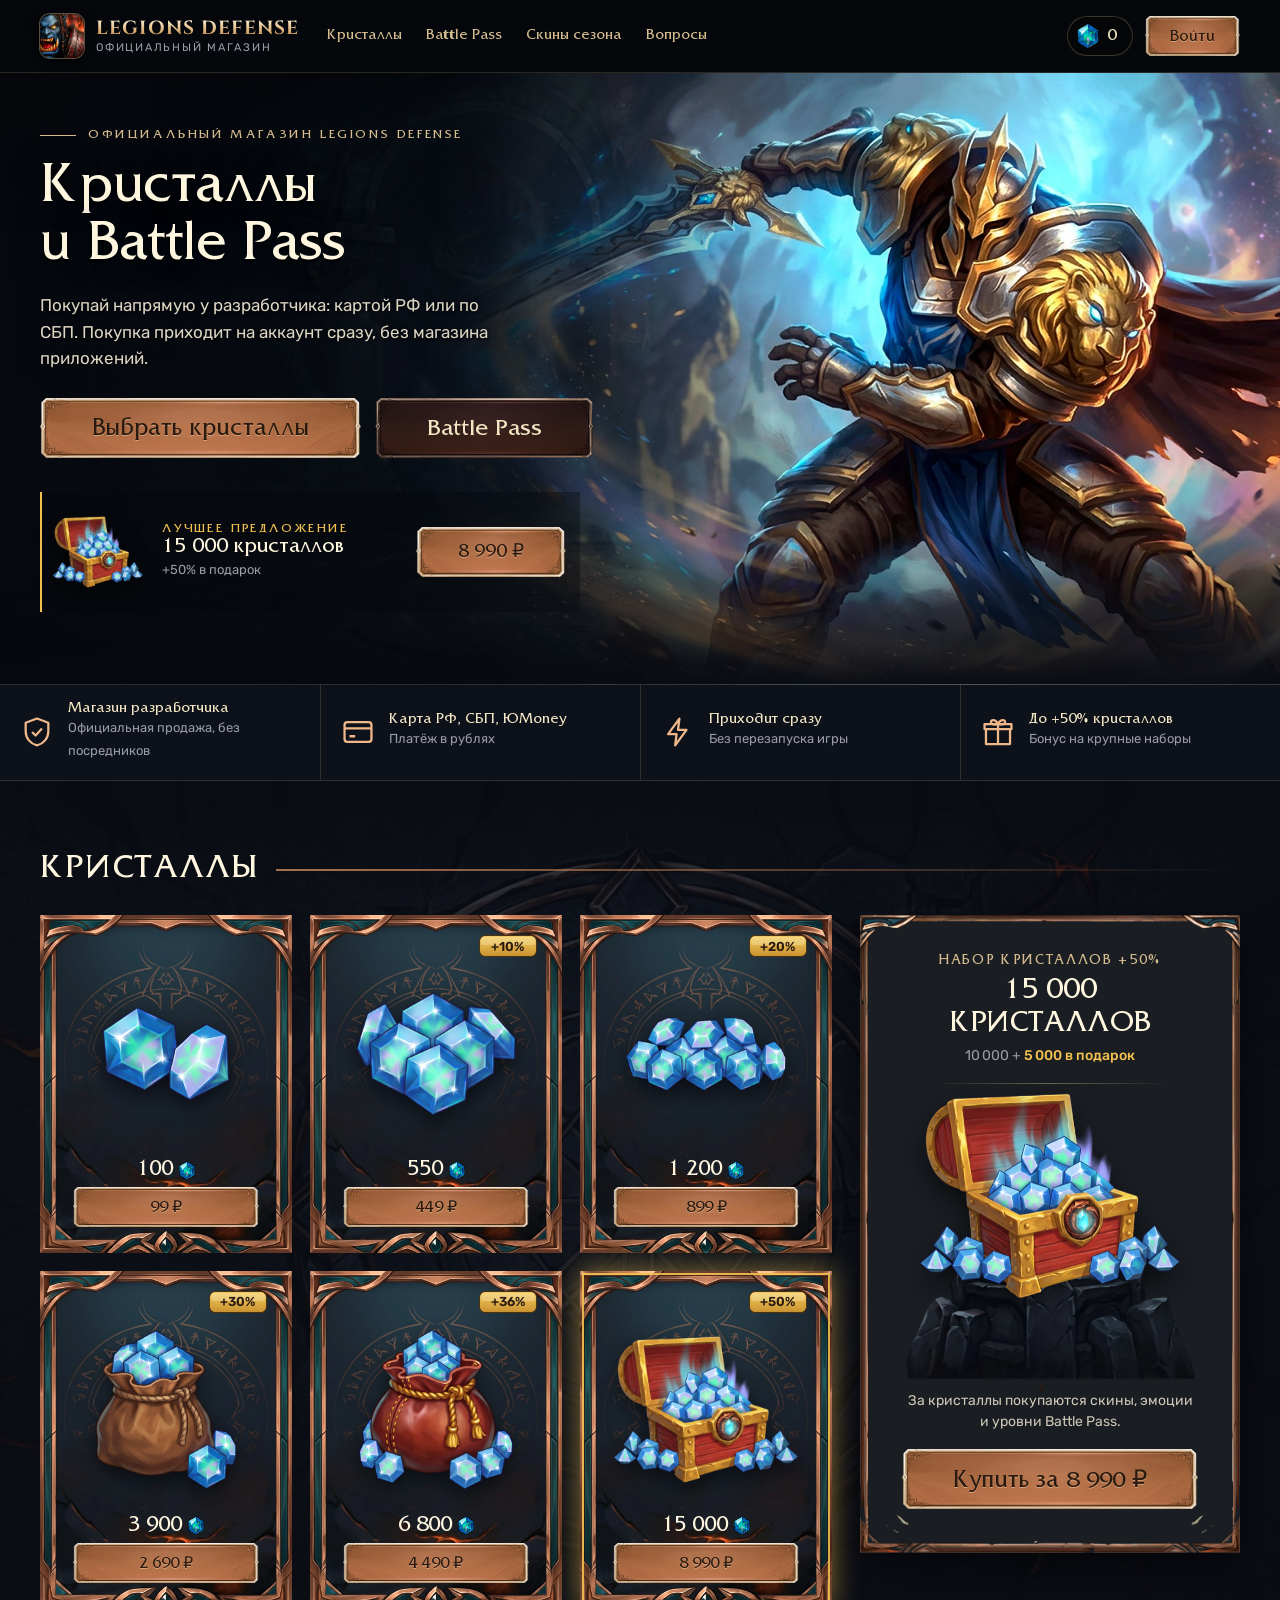
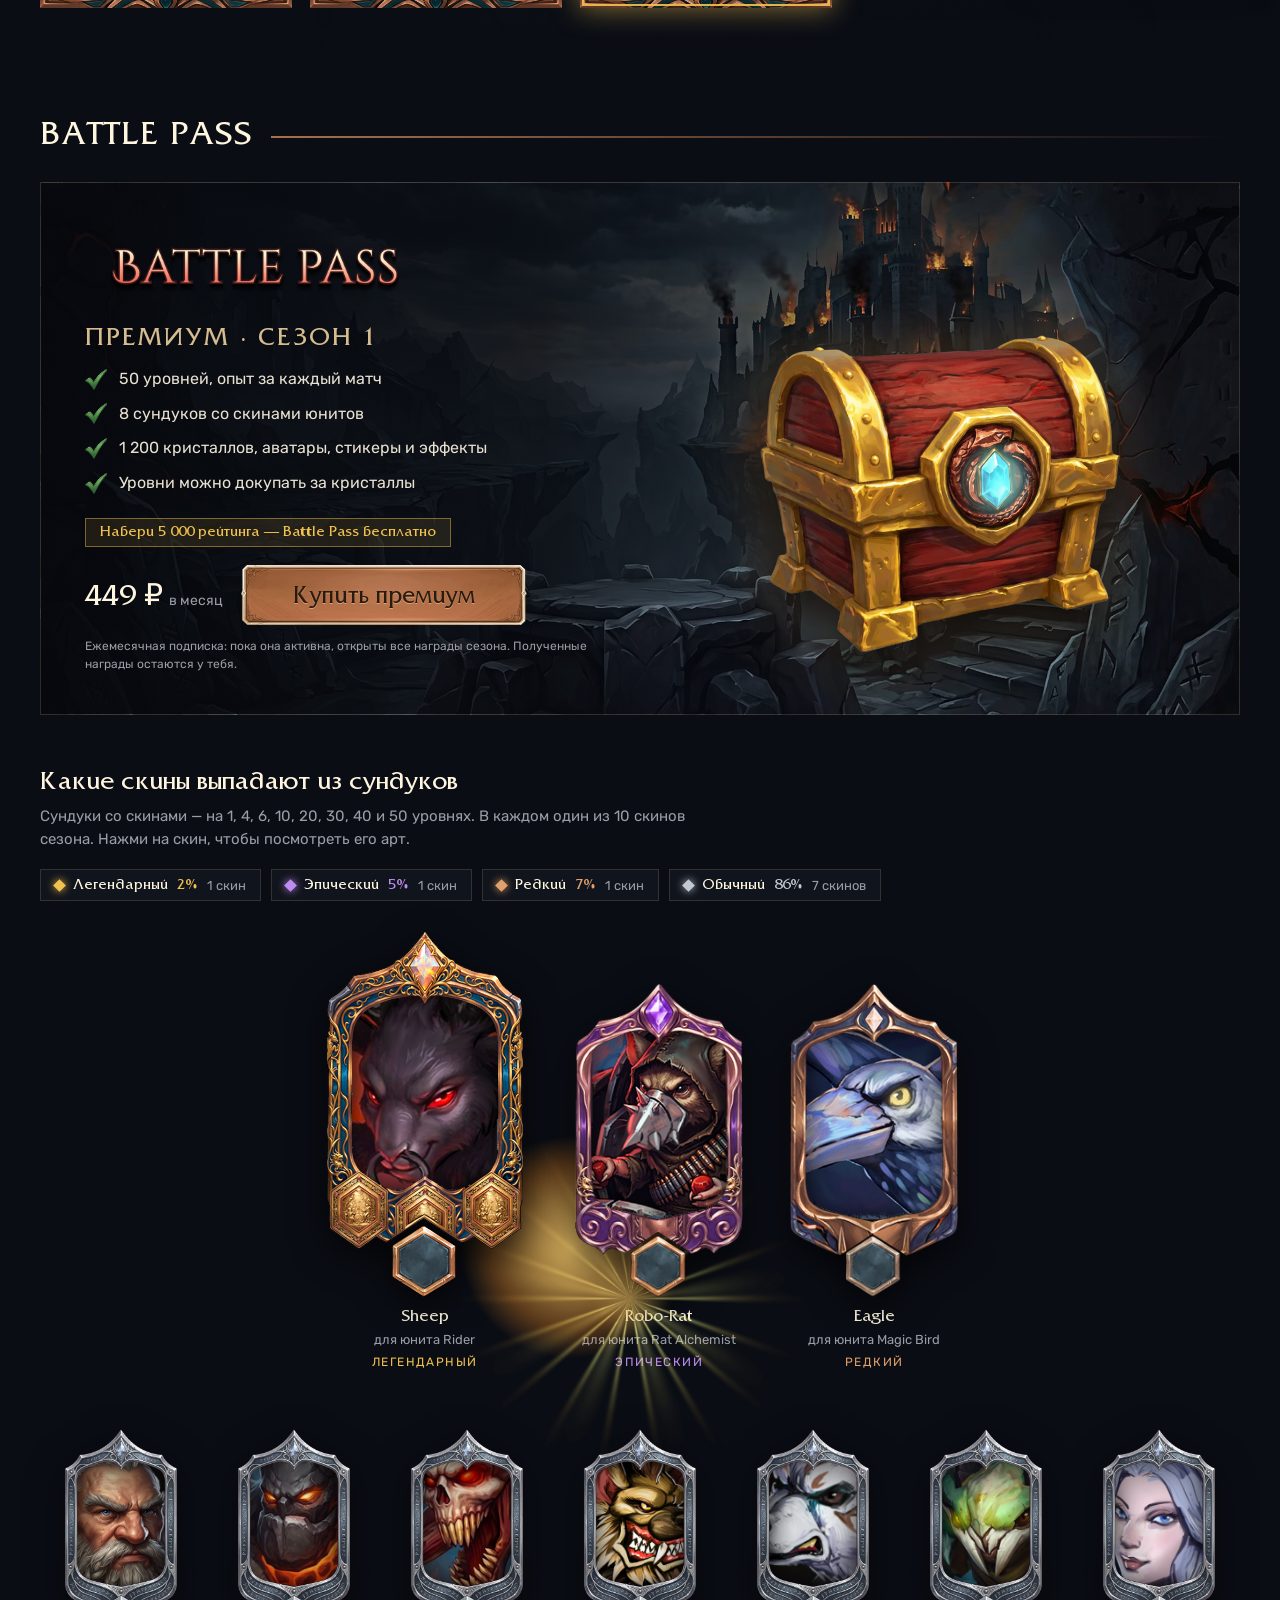
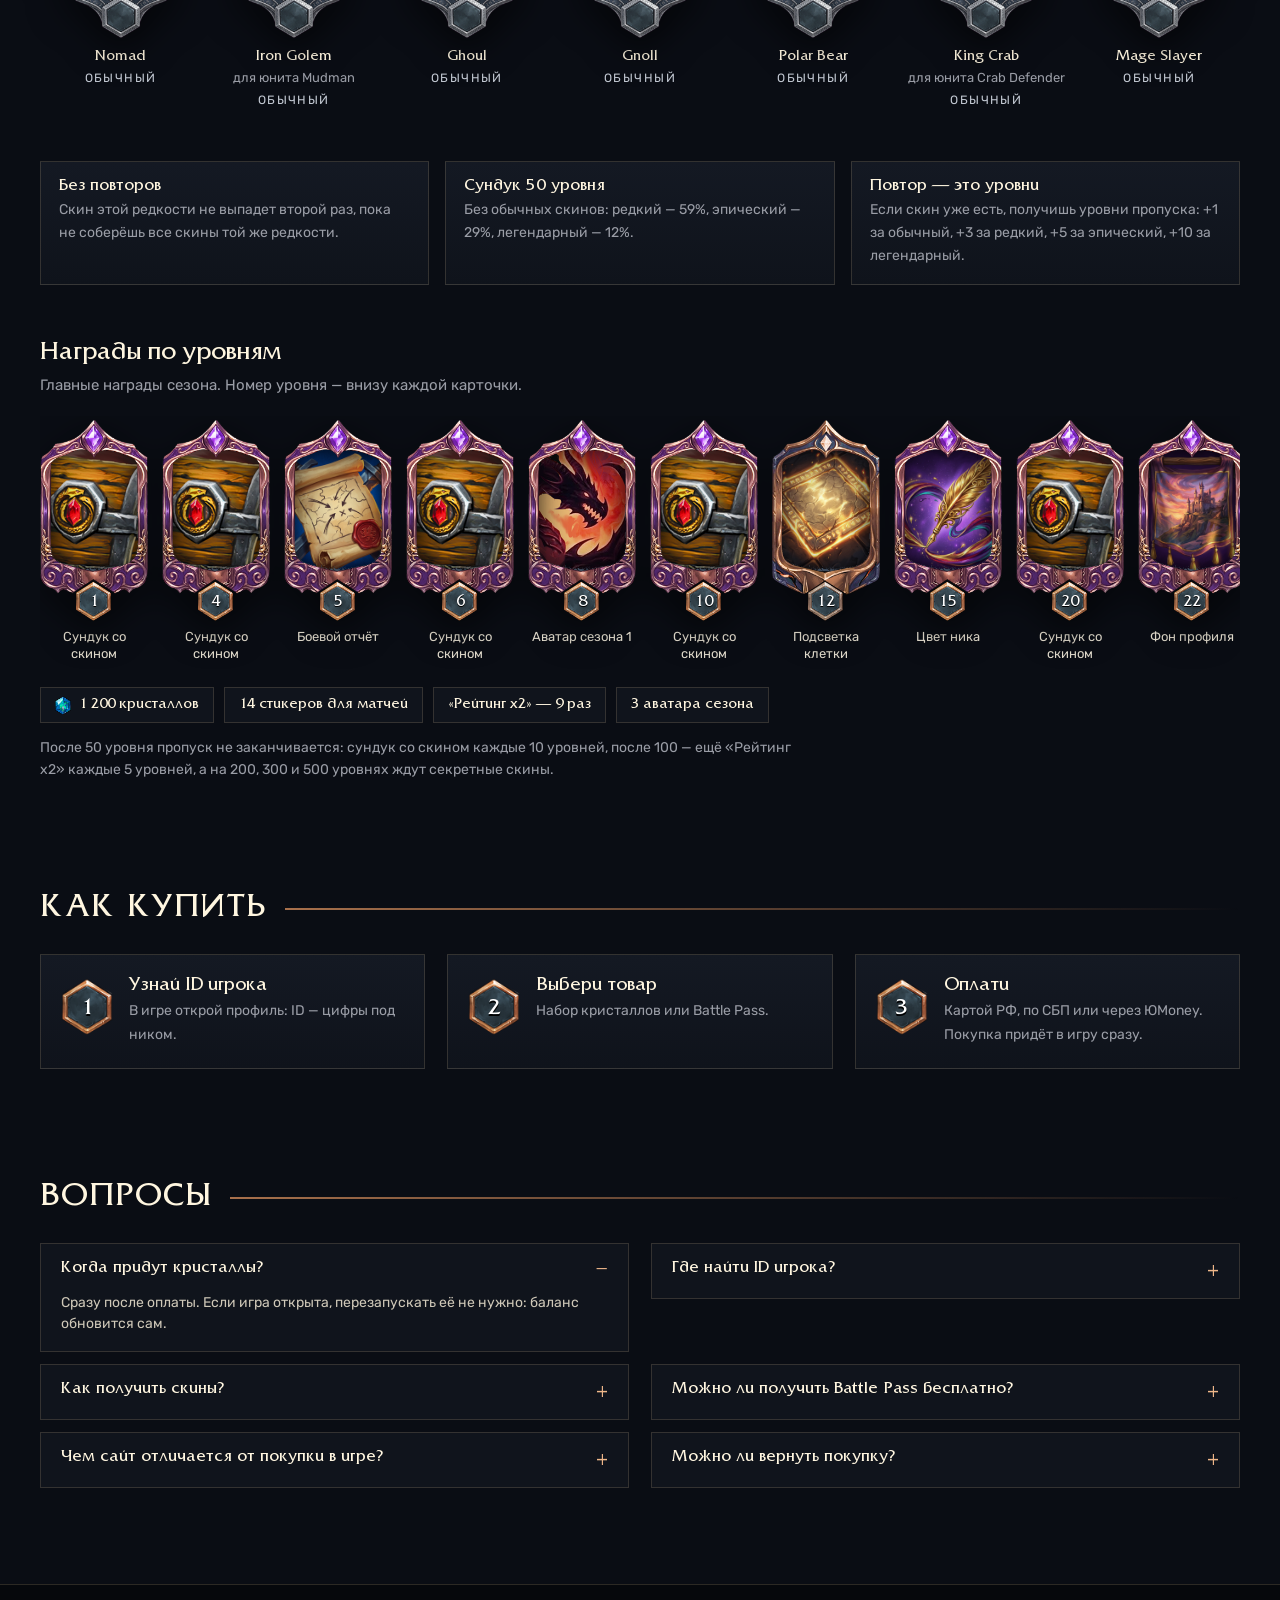
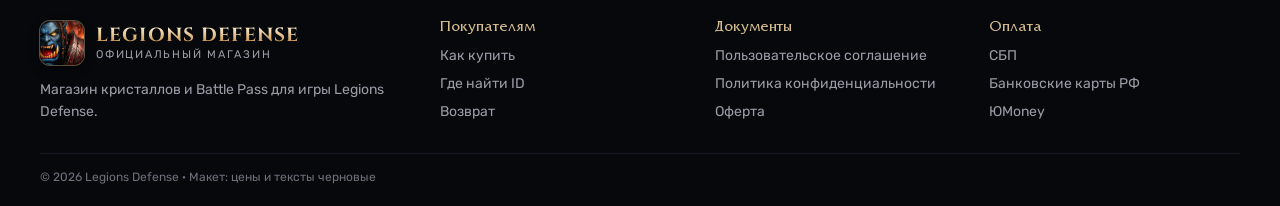
==== commit c17c8c91: "ld: pass track rewards get painted icons in the game style Co-Authored-By: Claude Opus 5.5 <noreply@" ====
--- a/ld/index.html
+++ b/ld/index.html
@@ -177,7 +177,7 @@
 .sk-overlay.open { opacity: 1; }
 /* закрытое окно не должно лежать поверх страницы: display: grid выше перебивал атрибут hidden и слой ловил все клики */
 .sk-overlay[hidden] { display: none; }
-.sk-modal { position: relative; width: min(940px, 100%); max-height: calc(100vh - 32px); overflow: auto; border: 26px solid transparent; border-image: url(img/ld_window.png) 110 fill / 38px stretch;
+.sk-modal { position: relative; width: min(940px, 100%); max-height: calc(100vh - 32px); overflow: hidden auto; border: 26px solid transparent; border-image: url(img/ld_window.png) 110 fill / 38px stretch;
   transform: translateY(14px) scale(.98); transition: transform .3s; }
 .sk-overlay.open .sk-modal { transform: none; }
 .sk-modal[data-r="legendary"] { filter: drop-shadow(0 0 22px rgba(242,193,78,.45)); }
@@ -205,7 +205,6 @@
 .lv .gcard .n { position: absolute; left: 0; right: 0; top: 90.2%; transform: translateY(-50%); font: 16px/1 var(--display); color: #fff; text-shadow: 0 1px 0 #000, 0 0 6px #000; padding-top: .2em; }
 .lv .t { margin-top: 8px; font-size: 13px; line-height: 1.3; color: #e2dccd; }
 .lv.gap { flex-basis: 30px; align-self: center; color: var(--muted); font: 22px var(--display); }
-.gcard .art svg { position: absolute; left: 50%; top: 50%; width: 62%; transform: translate(-50%, -50%); filter: drop-shadow(0 0 10px var(--glow, rgba(255,255,255,.3))); }
 .totals { display: flex; flex-wrap: wrap; gap: 10px; margin-top: 8px; }
 .totals span { display: inline-flex; align-items: center; gap: 8px; padding: 8px 14px 7px; background: #10141c; border: 1px solid var(--line); font: 15px var(--display); color: #fff6e0; }
 .totals img { width: 16px; height: 19px; }
@@ -259,7 +258,7 @@
 /* ---------- окно покупки ---------- */
 .co-overlay { position: fixed; inset: 0; z-index: 100; display: grid; place-items: center; padding: 16px; background: rgba(3,5,9,.8); opacity: 0; transition: opacity .2s; }
 .co-overlay.open { opacity: 1; }
-.co-modal { position: relative; width: min(470px, 100%); max-height: calc(100vh - 32px); overflow: auto; padding: 4px 6px 8px; border: 30px solid transparent; border-image: url(img/ld_window.png) 110 fill / 40px stretch; }
+.co-modal { position: relative; width: min(470px, 100%); max-height: calc(100vh - 32px); overflow: hidden auto; padding: 4px 6px 8px; border: 30px solid transparent; border-image: url(img/ld_window.png) 110 fill / 40px stretch; }
 .co-title { margin: 0 0 16px; text-align: center; font: 26px var(--display); text-transform: uppercase; letter-spacing: .06em; color: #fff6e0; }
 .co-close { position: absolute; right: 0; top: -6px; z-index: 2; width: 34px; height: 34px; border-radius: 50%; border: 0; cursor: pointer; font-size: 22px; color: var(--gold); background: rgba(255,255,255,.06); }
 .co-item { display: flex; align-items: center; gap: 12px; padding: 10px; background: rgba(255,255,255,.04); border: 1px solid var(--line); margin-bottom: 12px; }
@@ -574,31 +573,24 @@
 view.addEventListener('click', e => { if (e.target === view || e.target.closest('.sk-close')) closeSkin(); if (e.target.closest('[data-buy]')) closeSkin(); });
 document.addEventListener('keydown', e => { if (e.key === 'Escape' && !view.hidden) closeSkin(); });
 
-// награды без своей иконки в игре — простые значки
-const SVG = {
-  cell: '<svg viewBox="0 0 48 48" fill="none" stroke="#f2e6c4" stroke-width="2"><path d="M6 18h36M6 30h36M18 6v36M30 6v36" opacity=".45"/><rect x="18" y="18" width="12" height="12" fill="rgba(224,161,106,.55)" stroke="#ffd9a8"/></svg>',
-  profile: '<svg viewBox="0 0 48 48" fill="none" stroke="#f2e6c4" stroke-width="2" stroke-linejoin="round"><rect x="5" y="9" width="38" height="30" rx="2"/><path d="m9 35 10-12 7 8 5-5 8 9"/><circle cx="33" cy="17" r="3.5"/></svg>',
-  upgrade: '<svg viewBox="0 0 48 48" fill="none" stroke="#f2e6c4" stroke-width="2.4" stroke-linejoin="round"><path d="M24 8 12 22h7v16h10V22h7z"/><path d="M8 12l2 2M40 12l-2 2M6 30h3M39 30h3" stroke-linecap="round"/></svg>',
-  leader: '<svg viewBox="0 0 48 48" fill="none" stroke="#f2e6c4" stroke-width="2" stroke-linejoin="round"><path d="M17 40h14M24 32v8M14 8h20v8a10 10 0 0 1-20 0z"/><path d="M14 11H8c0 6 3 9 7 9M34 11h6c0 6-3 9-7 9"/></svg>',
-  teleport: '<svg viewBox="0 0 48 48" fill="none" stroke="#f2e6c4" stroke-width="2.2" stroke-linecap="round"><ellipse cx="24" cy="38" rx="14" ry="4"/><path d="M24 8c8 0 12 6 9 12s-12 6-12 0 5-7 9-4" /><path d="M14 30c-3-4-3-9 0-13M34 30c3-4 3-9 0-13" opacity=".6"/></svg>',
-};
+// награды без своей рисованной иконки в игре — нарисованы в стиле игровых (img/ld_rw_*)
 const TRACK = [
   [1, 'Сундук со скином', 'epic', pic('s1_chest_epic')],
   [4, 'Сундук со скином', 'epic', pic('s1_chest_epic')],
-  [5, 'Боевой отчёт', 'epic', pic('s1_battle_report')],
+  [5, 'Боевой отчёт', 'epic', pic('ld_rw_battle_report')],
   [6, 'Сундук со скином', 'epic', pic('s1_chest_epic')],
   [8, 'Аватар сезона 1', 'epic', pic('s1_avatar_01')],
   [10, 'Сундук со скином', 'epic', pic('s1_chest_epic')],
-  [12, 'Подсветка клетки', 'rare', SVG.cell],
-  [15, 'Цвет ника', 'epic', pic('s1_nick_color')],
+  [12, 'Подсветка клетки', 'rare', pic('ld_rw_cell')],
+  [15, 'Цвет ника', 'epic', pic('ld_rw_nick_color')],
   [20, 'Сундук со скином', 'epic', pic('s1_chest_epic')],
-  [22, 'Фон профиля', 'epic', SVG.profile],
+  [22, 'Фон профиля', 'epic', pic('ld_rw_profile')],
   [25, 'Аватар сезона 2', 'epic', pic('s1_avatar_02')],
   [30, 'Сундук со скином', 'epic', pic('s1_chest_epic')],
-  [32, 'Эффект улучшения', 'epic', SVG.upgrade],
-  [35, 'Рамка в таблице лидеров', 'epic', SVG.leader],
+  [32, 'Эффект улучшения', 'epic', pic('ld_rw_upgrade')],
+  [35, 'Рамка в таблице лидеров', 'epic', pic('ld_rw_leader')],
   [40, 'Сундук со скином', 'epic', pic('s1_chest_epic')],
-  [42, 'Эффект переноса', 'legendary', SVG.teleport],
+  [42, 'Эффект переноса', 'legendary', pic('ld_rw_teleport')],
   [45, 'Аватар сезона 3', 'legendary', pic('s1_avatar_03')],
   [50, 'Сундук без обычных скинов', 'legendary', pic('s1_chest_legendary')],
   null,
